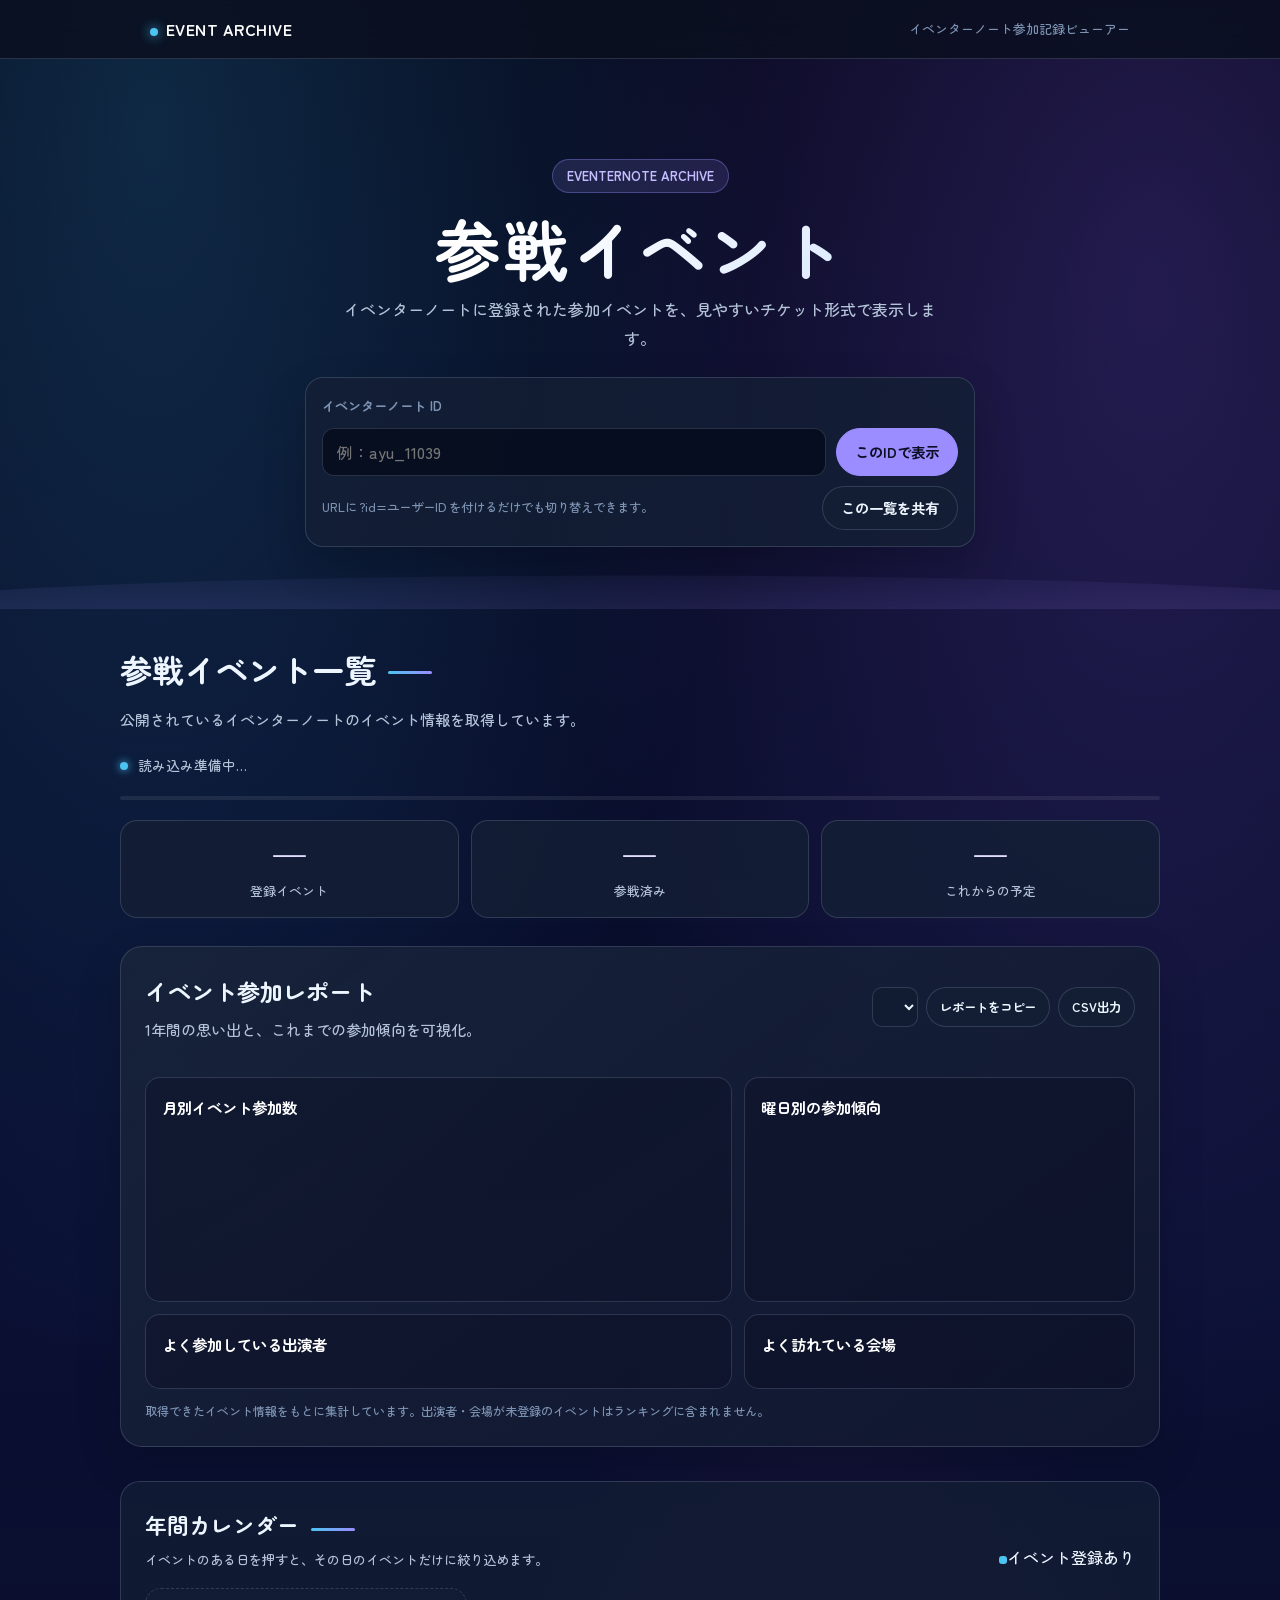
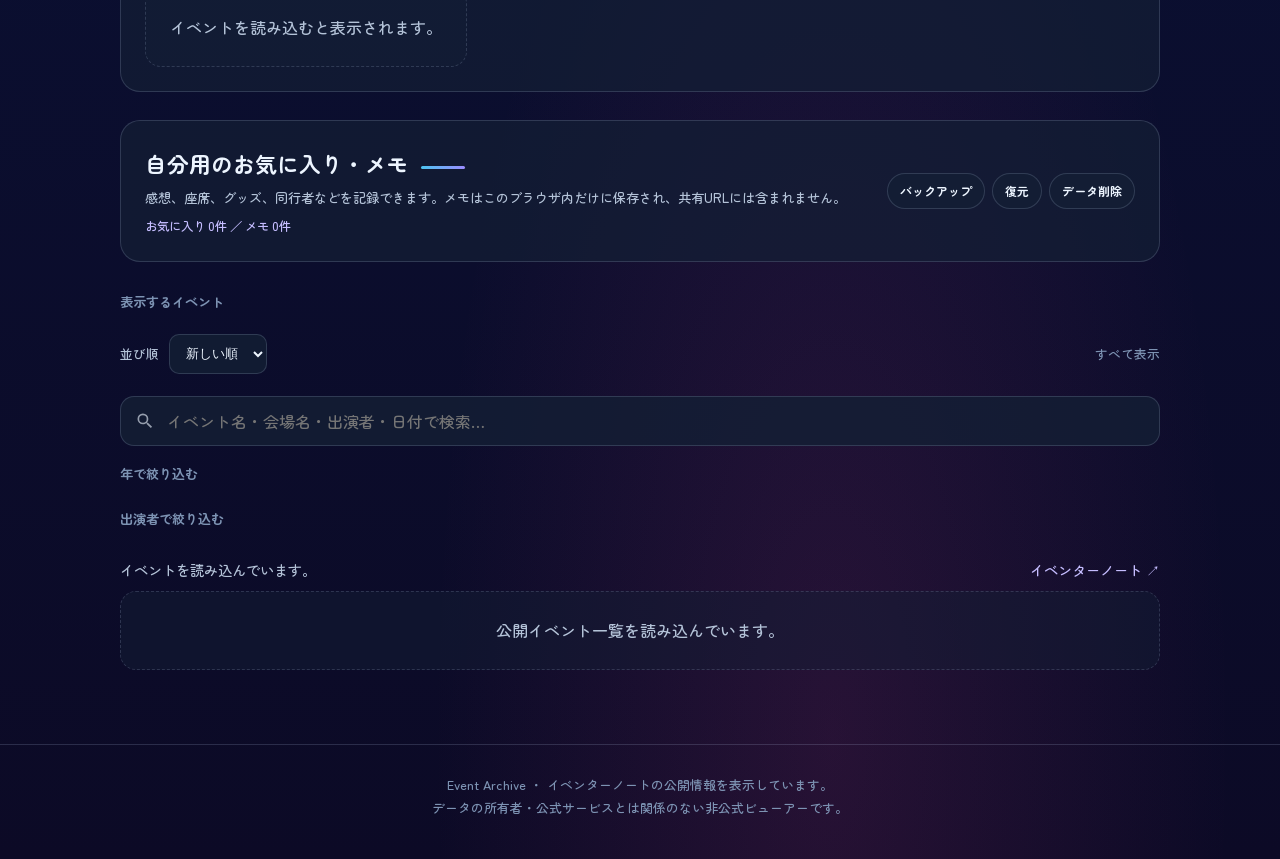
==== event-list.html @ 71594aeb "Render large event lists incrementally for faster browsing" ====
<!DOCTYPE html>
<html lang="ja">
<head>
<meta charset="utf-8">
<meta name="viewport" content="width=device-width, initial-scale=1, viewport-fit=cover">
<meta name="theme-color" content="#060817">
<meta name="color-scheme" content="dark">
<title>参戦イベント一覧｜Event Archive</title>
<meta name="description" content="イベンターノートの公開参加イベントを、IDを指定して一覧表示するイベントアーカイブです。">
<link rel="preconnect" href="https://fonts.googleapis.com">
<link rel="preconnect" href="https://fonts.gstatic.com" crossorigin>
<link href="https://fonts.googleapis.com/css2?family=Zen+Maru+Gothic:wght@500;700&display=swap" rel="stylesheet">
<style>
:root{--ink:#edf5ff;--muted:#b4c3d8;--dim:#7d93b3;--bg:#060817;--card:rgba(20,31,53,.82);--panel:#18243b;--line:rgba(205,222,255,.16);--accent:#9b8cff;--accent2:#4cc3f0;--accent-ink:#c5bdff;--ok:#75e0ba;--future:#ffb078;--font:"Zen Maru Gothic",-apple-system,BlinkMacSystemFont,"Hiragino Sans","Yu Gothic UI",sans-serif}
*{box-sizing:border-box;margin:0;padding:0}
html{scroll-behavior:smooth;background:var(--bg);color:var(--ink);-webkit-text-size-adjust:100%}
body{font:500 1rem/1.8 var(--font);min-height:100vh;overflow-x:hidden;background:radial-gradient(ellipse at 12% 5%,rgba(56,189,248,.18),transparent 38%),radial-gradient(ellipse at 90% 12%,rgba(139,92,246,.22),transparent 38%),radial-gradient(ellipse at 65% 95%,rgba(236,72,153,.12),transparent 34%),linear-gradient(180deg,#05071a,#0a1033 52%,#0c0a26);color:var(--ink)}
a{color:var(--accent-ink);text-decoration:none}a:hover{color:#fff}
button,input{font:inherit;color:inherit}
button{cursor:pointer}
.wrap{width:min(1040px,100%);margin:auto;padding-inline:clamp(16px,4vw,30px)}
.nav{position:sticky;top:0;z-index:10;background:rgba(11,16,32,.86);border-bottom:1px solid var(--line);backdrop-filter:blur(16px)}
.nav .wrap{min-height:58px;display:flex;align-items:center;gap:10px}
.brand{font-weight:700;letter-spacing:.03em;white-space:nowrap;color:#fff}
.brand-dot{display:inline-block;width:8px;height:8px;margin-right:8px;border-radius:50%;background:var(--accent2);box-shadow:0 0 12px var(--accent2)}
.nav-note{margin-left:auto;color:var(--dim);font-size:.8rem}
.hero{position:relative;text-align:center;padding:clamp(58px,10vw,100px) 0 62px;overflow:hidden}
.hero:after{content:"";position:absolute;left:0;right:0;bottom:0;height:60px;background:linear-gradient(180deg,transparent,rgba(155,140,255,.12));clip-path:ellipse(60% 55% at 50% 100%);pointer-events:none}
.kicker{display:inline-flex;padding:4px 14px;border-radius:999px;background:rgba(155,140,255,.14);border:1px solid rgba(155,140,255,.35);color:var(--accent-ink);font-size:.82rem;font-weight:700}
h1{font-size:clamp(2.2rem,8vw,4.1rem);line-height:1.2;letter-spacing:.035em;margin:16px 0 8px;background:linear-gradient(135deg,#fff 36%,#c2d9ff);-webkit-background-clip:text;background-clip:text;color:transparent}
.subtitle{color:var(--muted);max-width:600px;margin:0 auto 24px}
.id-form{max-width:670px;margin:0 auto;padding:16px;background:var(--card);border:1px solid var(--line);border-radius:18px;box-shadow:0 18px 44px rgba(0,0,0,.2);display:grid;grid-template-columns:1fr auto;gap:10px;text-align:left}
.id-form label{grid-column:1/-1;color:var(--dim);font-size:.82rem;font-weight:700}
.id-form input{min-width:0;width:100%;height:48px;border:1px solid var(--line);border-radius:12px;background:rgba(4,9,26,.72);padding:0 14px;outline:none}
.id-form input:focus,.search-box:focus{border-color:var(--accent2);box-shadow:0 0 0 3px rgba(76,195,240,.13)}
.btn{display:inline-flex;justify-content:center;align-items:center;gap:8px;min-height:44px;padding:0 18px;border-radius:999px;border:1px solid var(--accent);background:var(--accent);color:#0b0f24;font-size:.9rem;font-weight:700;transition:.2s}
.btn:hover{transform:translateY(-1px);filter:brightness(1.08)}
.btn.soft{background:var(--card);border-color:var(--line);color:var(--ink)}
.shareline{grid-column:1/-1;display:flex;justify-content:space-between;align-items:center;gap:12px;flex-wrap:wrap;color:var(--dim);font-size:.78rem}
.block{padding:32px 0 74px}
.block h2{display:flex;align-items:center;gap:12px;font-size:clamp(1.5rem,4vw,2rem);margin-bottom:8px}
.block h2:after{content:"";width:44px;height:3px;margin-top:7px;border-radius:3px;background:linear-gradient(90deg,var(--accent2),var(--accent))}
.lead{color:var(--muted);margin-bottom:20px;font-size:.94rem}
.statusline{display:flex;align-items:center;gap:10px;flex-wrap:wrap;margin:18px 0;color:var(--muted);font-size:.86rem}
.dot{width:8px;height:8px;display:inline-block;border-radius:50%;background:var(--accent2);box-shadow:0 0 9px var(--accent2)}
.dot.good{background:var(--ok);box-shadow:0 0 9px var(--ok)}
.dot.warn{background:var(--future);box-shadow:0 0 9px var(--future)}
.progress{height:4px;overflow:hidden;border-radius:9px;background:rgba(255,255,255,.08);margin:8px 0 20px}
.progress span{display:block;height:100%;width:0;background:linear-gradient(90deg,var(--accent2),var(--accent));transition:width .25s}
.stats{display:grid;grid-template-columns:repeat(3,1fr);gap:12px;margin:20px 0}
.stat{padding:15px;background:var(--card);border:1px solid var(--line);border-radius:17px;text-align:center}
.stat b{display:block;font-size:clamp(1.5rem,4vw,2rem);line-height:1.2;background:linear-gradient(135deg,#fff,var(--accent-ink));-webkit-background-clip:text;background-clip:text;color:transparent}
.stat small{display:block;margin-top:5px;color:var(--muted);font-size:.8rem}
.search-wrap{position:relative;margin:22px 0 16px}
.search-icon{position:absolute;left:15px;top:50%;transform:translateY(-50%);width:20px;opacity:.6}
.search-box{width:100%;height:50px;border:1px solid var(--line);border-radius:14px;background:var(--card);padding:0 16px 0 46px;outline:none}
.filter-title{font-size:.82rem;font-weight:700;color:var(--dim);margin:14px 0 8px}
.pills{display:flex;gap:8px;flex-wrap:wrap}
.pill{display:inline-flex;align-items:center;gap:5px;min-height:37px;padding:0 13px;border-radius:999px;background:var(--card);border:1px solid var(--line);color:var(--muted);font-size:.82rem}
.pill[aria-pressed=true]{background:var(--accent);border-color:var(--accent);color:#0b0f24;font-weight:700}
.pill small{opacity:.8}
.countline{display:flex;justify-content:space-between;align-items:center;gap:10px;flex-wrap:wrap;margin:18px 0 8px;color:var(--muted);font-size:.9rem}
.year-group{margin-top:30px}
.year-head{display:flex;align-items:baseline;justify-content:space-between;border-bottom:1px solid var(--line);padding-bottom:7px;margin-bottom:12px}
.year-head h3{font-size:1.38rem;color:#fff}.year-head small{color:var(--dim)}
.tickets{list-style:none;display:grid;gap:10px}
.ticket{display:grid;grid-template-columns:96px minmax(0,1fr);overflow:hidden;border:1px solid var(--line);border-radius:17px;background:var(--card);backdrop-filter:blur(10px);transition:.2s}
.ticket:hover{border-color:rgba(155,140,255,.55);transform:translateY(-2px);box-shadow:0 10px 28px rgba(0,0,0,.2)}
.datebox{display:flex;flex-direction:column;align-items:center;justify-content:center;padding:12px 7px;background:rgba(76,195,240,.08);border-right:1px dashed var(--line);text-align:center}
.datebox .month{font-size:.8rem;color:var(--accent-ink);font-weight:700}.datebox .day{font-size:2rem;line-height:1.25;font-weight:700;color:#fff}.datebox .weekday{font-size:.76rem;color:var(--dim)}
.ticket-body{min-width:0;padding:14px 16px}
.ticket-top{display:flex;align-items:center;gap:8px;flex-wrap:wrap;margin-bottom:5px}
.status{font-size:.7rem;font-weight:700;border-radius:999px;padding:2px 9px}
.status.past{color:var(--ok);background:rgba(117,224,186,.12);border:1px solid rgba(117,224,186,.24)}
.status.future{color:var(--future);background:rgba(255,176,120,.12);border:1px solid rgba(255,176,120,.24)}
.ticket-title{display:block;color:#fff;font-weight:700;font-size:1.02rem;line-height:1.5;overflow-wrap:anywhere}
.ticket-title:hover{color:var(--accent-ink)}
.venue{color:var(--muted);font-size:.84rem;margin-top:5px}
.times{color:var(--dim);font-size:.78rem;margin-top:2px}
.tags{display:flex;gap:6px;flex-wrap:wrap;margin-top:9px}
.tag{font-size:.72rem;padding:2px 9px;border-radius:999px;background:rgba(255,255,255,.055);border:1px solid var(--line);color:var(--muted)}
.event-action{margin-top:8px;font-size:.77rem}
.empty,.error{padding:24px;border:1px dashed var(--line);border-radius:16px;background:rgba(20,31,53,.45);color:var(--muted);text-align:center}
.error{border-color:rgba(255,176,120,.35);color:#ffd0ad}
footer{padding:28px 0 40px;border-top:1px solid var(--line);text-align:center;color:var(--dim);font-size:.8rem}
@media(max-width:560px){.id-form{grid-template-columns:1fr}.id-form label{grid-column:auto}.shareline{grid-column:auto}.stats{gap:7px}.stat{padding:12px 5px}.ticket{grid-template-columns:76px minmax(0,1fr)}.ticket-body{padding:12px}.datebox .day{font-size:1.7rem}.nav-note{font-size:.72rem}}

/* Annual insights */
.insights{margin:28px 0 34px;padding:clamp(16px,3vw,24px);border:1px solid var(--line);border-radius:22px;background:linear-gradient(145deg,rgba(24,36,59,.92),rgba(18,24,48,.86));box-shadow:0 18px 45px rgba(0,0,0,.16)}
.insights-head{display:flex;justify-content:space-between;align-items:center;gap:12px;flex-wrap:wrap;margin-bottom:18px}
.insights-head h2{margin:0;font-size:1.45rem}.insights-head h2:after{display:none}
.insights-actions{display:flex;gap:8px;flex-wrap:wrap}
.insights-actions .btn{min-height:38px;padding:0 13px;font-size:.78rem}
.report-select{min-height:40px;padding:0 12px;border-radius:10px;border:1px solid var(--line);background:#111b32;color:var(--ink)}
.report-stats{display:grid;grid-template-columns:repeat(4,1fr);gap:9px;margin:16px 0}
.report-stat{padding:13px 8px;border:1px solid var(--line);border-radius:13px;background:rgba(4,9,26,.34);text-align:center}
.report-stat b{display:block;font-size:1.55rem;line-height:1.3;color:#fff}.report-stat small{color:var(--muted);font-size:.75rem}
.chart-grid{display:grid;grid-template-columns:1.2fr .8fr;gap:12px}
.chart-panel{min-width:0;padding:16px;border:1px solid var(--line);border-radius:15px;background:rgba(4,9,26,.28)}
.chart-panel h3{font-size:.96rem;margin-bottom:13px;color:#fff}
.month-chart{height:150px;display:grid;grid-template-columns:repeat(12,minmax(0,1fr));align-items:end;gap:5px;padding-top:8px}
.month-col{height:100%;display:flex;flex-direction:column;justify-content:end;align-items:center;gap:6px;min-width:0}
.month-bar-wrap{height:112px;width:100%;display:flex;align-items:end;justify-content:center}
.month-bar{width:min(100%,22px);min-height:2px;border-radius:6px 6px 2px 2px;background:linear-gradient(180deg,var(--accent2),var(--accent));position:relative}
.month-bar[data-count="0"]{opacity:.18}
.month-label{font-size:.65rem;color:var(--dim)}
.month-value{font-size:.65rem;color:var(--muted);font-variant-numeric:tabular-nums}
.rank-list{display:grid;gap:9px}
.rank-row{display:grid;grid-template-columns:24px minmax(0,1fr) auto;align-items:center;gap:8px;font-size:.82rem}
.rank-no{color:var(--accent-ink);font-weight:700;text-align:center}
.rank-name{min-width:0;overflow:hidden;text-overflow:ellipsis;white-space:nowrap;color:var(--muted)}
.rank-count{color:#fff;font-weight:700;font-variant-numeric:tabular-nums}
.rank-track{grid-column:2/4;height:5px;border-radius:8px;background:rgba(255,255,255,.07);overflow:hidden;margin-top:-5px}
.rank-track span{display:block;height:100%;border-radius:8px;background:linear-gradient(90deg,var(--accent2),var(--accent))}
.weekday-chart{display:grid;gap:8px}
.weekday-row{display:grid;grid-template-columns:26px 1fr 28px;gap:8px;align-items:center;font-size:.78rem;color:var(--muted)}
.weekday-track{height:8px;border-radius:8px;background:rgba(255,255,255,.07);overflow:hidden}
.weekday-track span{display:block;height:100%;background:linear-gradient(90deg,#4cc3f0,#9b8cff);border-radius:8px}
.insight-note{color:var(--dim);font-size:.76rem;margin-top:12px}
@media(max-width:650px){.chart-grid{grid-template-columns:1fr}.report-stats{grid-template-columns:repeat(2,1fr)}.month-chart{gap:2px}.month-label{font-size:.58rem}}


/* Calendar and personal event tools */
.calendar-section,.personal-panel{margin:28px 0;padding:clamp(16px,3vw,24px);border:1px solid var(--line);border-radius:20px;background:rgba(20,31,53,.72)}
.section-head{display:flex;align-items:flex-end;justify-content:space-between;gap:12px;flex-wrap:wrap;margin-bottom:16px}
.section-head h2,.personal-copy h2{font-size:1.35rem;margin-bottom:3px}
.section-head p,.personal-copy p{color:var(--muted);font-size:.82rem}
.annual-calendar{display:grid;grid-template-columns:repeat(3,minmax(0,1fr));gap:12px}
.month-card{padding:10px;border:1px solid var(--line);border-radius:13px;background:rgba(4,9,26,.25)}
.month-card h3{font-size:.88rem;margin-bottom:8px}
.month-days{display:grid;grid-template-columns:repeat(7,minmax(0,1fr));gap:2px;text-align:center}
.month-weekday{font-size:.62rem;color:var(--dim)}
.calendar-blank{aspect-ratio:1}
.calendar-day{aspect-ratio:1;border:0;border-radius:6px;background:transparent;color:var(--muted);font-size:.68rem;position:relative}
.calendar-day.has-events{background:rgba(76,195,240,.18);color:#fff;font-weight:700;outline:1px solid rgba(76,195,240,.25)}
.calendar-day.has-events:after{content:"";position:absolute;width:4px;height:4px;left:50%;bottom:2px;transform:translateX(-50%);border-radius:50%;background:var(--accent2)}
.calendar-day.selected{background:var(--accent);color:#080d20}
.calendar-day:disabled{opacity:.28}
.calendar-selection{display:flex;justify-content:space-between;align-items:center;gap:10px;flex-wrap:wrap;margin-top:12px;padding:10px;border-radius:10px;background:rgba(155,140,255,.1);font-size:.82rem;color:var(--accent-ink)}
.calendar-selection[hidden]{display:none}
.personal-panel{display:flex;justify-content:space-between;align-items:center;gap:14px;flex-wrap:wrap}
.personal-copy{flex:1;min-width:220px}
.personal-copy p{line-height:1.6}
.personal-summary{margin-top:7px;font-size:.78rem;color:var(--accent-ink)}
.personal-actions,.event-tools{display:flex;gap:7px;flex-wrap:wrap}
.personal-actions .btn{min-height:36px;padding:0 12px;font-size:.75rem}
.event-tools{margin-top:10px}
.mini-btn{min-height:31px;padding:0 10px;border:1px solid var(--line);border-radius:999px;background:rgba(255,255,255,.045);color:var(--muted);font-size:.74rem}
.mini-btn.is-favorite{background:rgba(255,176,120,.13);border-color:rgba(255,176,120,.4);color:#ffd0ad}
.event-memo-preview{margin-top:8px;padding:8px 10px;border-left:2px solid var(--accent);background:rgba(155,140,255,.08);color:var(--muted);font-size:.76rem;white-space:pre-wrap;overflow-wrap:anywhere}
.filter-toolbar{display:flex;align-items:center;gap:10px;flex-wrap:wrap;margin:12px 0;color:var(--muted);font-size:.8rem}
.filter-toolbar #activeFilters{margin-left:auto;color:var(--dim)}
@media(max-width:760px){.annual-calendar{grid-template-columns:repeat(2,minmax(0,1fr))}}
@media(max-width:480px){.annual-calendar{gap:7px}.month-card{padding:7px}.calendar-day{font-size:.62rem}.personal-actions{width:100%}.personal-actions .btn{flex:1}.filter-toolbar #activeFilters{width:100%;margin-left:0}}
.more-events{display:flex;justify-content:center;align-items:center;gap:12px;flex-wrap:wrap;margin:22px 0}.more-events small{color:var(--dim);font-size:.78rem}
</style>
</head>
<body>
<header class="nav"><div class="wrap"><div class="brand"><span class="brand-dot"></span>EVENT ARCHIVE</div><span class="nav-note">イベンターノート参加記録ビューアー</span></div></header>
<section class="hero">
  <div class="wrap">
    <span class="kicker">EVENTERNOTE ARCHIVE</span>
    <h1>参戦イベント</h1>
    <p class="subtitle">イベンターノートに登録された参加イベントを、見やすいチケット形式で表示します。</p>
    <form class="id-form" id="idForm">
      <label for="userId">イベンターノート ID</label>
      <input id="userId" name="id" autocomplete="off" spellcheck="false" maxlength="40" pattern="[A-Za-z0-9_-]+" placeholder="例：ayu_11039" required>
      <button class="btn" type="submit">このIDで表示</button>
      <div class="shareline"><span>URLに ?id=ユーザーID を付けるだけでも切り替えできます。</span><button type="button" class="btn soft" id="shareBtn">この一覧を共有</button></div>
    </form>
  </div>
</section>
<main class="wrap block">
  <h2 id="listHeading">参戦イベント一覧</h2>
  <p class="lead" id="listLead">公開されているイベンターノートのイベント情報を取得しています。</p>
  <div class="statusline" aria-live="polite"><span class="dot" id="statusDot"></span><span id="statusText">読み込み準備中…</span></div>
  <div class="progress"><span id="progressBar"></span></div>
  <div class="stats" id="stats">
    <div class="stat"><b>—</b><small>登録イベント</small></div>
    <div class="stat"><b>—</b><small>参戦済み</small></div>
    <div class="stat"><b>—</b><small>これからの予定</small></div>
  </div>

  <section class="insights" id="insights" aria-label="イベント参加分析">
    <div class="insights-head">
      <div><h2>イベント参加レポート</h2><p class="lead" style="margin:3px 0 0">1年間の思い出と、これまでの参加傾向を可視化。</p></div>
      <div class="insights-actions">
        <select class="report-select" id="reportYear" aria-label="集計する年"></select>
        <button type="button" class="btn soft" id="copyReport">レポートをコピー</button>
        <button type="button" class="btn soft" id="csvExport">CSV出力</button>
      </div>
    </div>
    <div class="report-stats" id="reportStats"></div>
    <div class="chart-grid">
      <div class="chart-panel"><h3 id="monthChartTitle">月別イベント参加数</h3><div class="month-chart" id="monthChart"></div></div>
      <div class="chart-panel"><h3>曜日別の参加傾向</h3><div class="weekday-chart" id="weekdayChart"></div></div>
      <div class="chart-panel"><h3 id="performerRankTitle">よく参加している出演者</h3><div class="rank-list" id="performerRank"></div></div>
      <div class="chart-panel"><h3 id="venueRankTitle">よく訪れている会場</h3><div class="rank-list" id="venueRank"></div></div>
    </div>
    <p class="insight-note" id="reportNote">取得できたイベント情報をもとに集計しています。出演者・会場が未登録のイベントはランキングに含まれません。</p>
  </section>

  <section class="calendar-section" aria-label="年間参加カレンダー">
    <div class="section-head"><div><h2>年間カレンダー</h2><p>イベントのある日を押すと、その日のイベントだけに絞り込めます。</p></div><span class="calendar-legend"><i style="display:inline-block;width:8px;height:8px;border-radius:3px;background:var(--accent2)"></i>イベント登録あり</span></div>
    <div class="annual-calendar" id="annualCalendar"><p class="empty">イベントを読み込むと表示されます。</p></div>
    <div class="calendar-selection" id="calendarSelection" hidden><span id="calendarSelectionText"></span><button type="button" class="btn soft" id="clearCalendarDay">解除</button></div>
  </section>
  <section class="personal-panel" aria-label="自分用のお気に入りとメモ">
    <div class="personal-copy"><h2>自分用のお気に入り・メモ</h2><p>感想、座席、グッズ、同行者などを記録できます。メモはこのブラウザ内だけに保存され、共有URLには含まれません。</p><div class="personal-summary" id="personalSummary">お気に入り 0件 ／ メモ 0件</div></div>
    <div class="personal-actions"><button type="button" class="btn soft" id="backupPersonal">バックアップ</button><button type="button" class="btn soft" id="restorePersonal">復元</button><button type="button" class="btn soft" id="clearPersonal">データ削除</button><input type="file" id="restoreFile" accept="application/json,.json" hidden></div>
  </section>
  <div class="filter-title">表示するイベント</div><div class="pills" id="eventModes"></div>
  <div class="filter-toolbar"><label for="sortOrder">並び順</label><select class="report-select" id="sortOrder"><option value="desc">新しい順</option><option value="asc">古い順</option></select><span id="activeFilters">すべて表示</span></div>
  <div class="search-wrap">
    <svg class="search-icon" viewBox="0 0 24 24" aria-hidden="true"><path fill="currentColor" d="M15.5 14h-.79l-.28-.27A6.47 6.47 0 0 0 16 9.5 6.5 6.5 0 1 0 9.5 16c1.61 0 3.09-.59 4.23-1.57l.27.28v.79l5 4.99L20.49 19l-4.99-5zm-6 0A4.5 4.5 0 1 1 9.5 5a4.5 4.5 0 0 1 0 9z"/></svg>
    <input class="search-box" id="searchBox" type="search" placeholder="イベント名・会場名・出演者・日付で検索…" autocomplete="off">
  </div>
  <div class="filter-title">年で絞り込む</div><div class="pills" id="years"></div>
  <div class="filter-title">出演者で絞り込む</div><div class="pills" id="performers"></div>
  <div class="countline"><span id="eventCount">イベントを読み込んでいます。</span><a id="sourceLink" href="https://www.eventernote.com/" target="_blank" rel="noopener noreferrer">イベンターノート ↗</a></div>
  <div id="eventList"><p class="empty">公開イベント一覧を読み込んでいます。</p></div>
</main>
<footer><div class="wrap">Event Archive ・ イベンターノートの公開情報を表示しています。<br>データの所有者・公式サービスとは関係のない非公式ビューアーです。</div></footer>
<script>
(() => {
  'use strict';
  const EVENTERNOTE = 'https://www.eventernote.com';
  const PROXY = 'https://proxy.cors.dev/';
  const DEFAULT_ID = 'ayu_11039';
  const MAX_REQUESTS = 250;
  const PER_PAGE = 30;
  const WAIT_MS = 140;
  const MONTH_CONCURRENCY = 3;
  const PAGE_SIZE = 50;
  const EVENT_CACHE_PREFIX = 'eventArchiveCache:v2:';
  const $ = (selector) => document.querySelector(selector);
  const params = new URLSearchParams(location.search);
  const state = { events: [], year: 'all', performer: 'all', search: '', busy: false, requests: 0, currentId: '', selectedDate: '', mode: 'all', personal: {favorites:[],notes:{}}, visibleLimit:50, lastFilterSignature:'' };
  const today = new Date();
  const todayStr = [today.getFullYear(), String(today.getMonth()+1).padStart(2,'0'), String(today.getDate()).padStart(2,'0')].join('-');
  const sleep = ms => new Promise(resolve => setTimeout(resolve, ms));
  const safeText = value => String(value == null ? '' : value).trim();
  const eventCacheKey = id => EVENT_CACHE_PREFIX + id;
  const readEventCache = id => {
    try {
      const item = JSON.parse(localStorage.getItem(eventCacheKey(id)) || 'null');
      if (item && item.version === 2 && Array.isArray(item.rows)) return item;
    } catch (_) {}
    return null;
  };
  const writeEventCache = (id, rows, total, verified) => {
    try {
      localStorage.setItem(eventCacheKey(id), JSON.stringify({
        version: 2, savedAt: Date.now(), total, verified: !!verified, rows
      }));
    } catch (error) { console.warn('Event cache could not be saved:', error); }
  };
  const formatSavedAt = value => value
    ? new Date(value).toLocaleString('ja-JP',{month:'numeric',day:'numeric',hour:'2-digit',minute:'2-digit'})
    : '前回';
  const personalKey = id => 'eventArchivePersonal:v1:' + id;
  const readPersonal = id => {
    try {
      const value=JSON.parse(localStorage.getItem(personalKey(id))||'null');
      if(value&&Array.isArray(value.favorites)&&value.notes&&typeof value.notes==='object')
        return {favorites:value.favorites,notes:value.notes};
    } catch(_){}
    return {favorites:[],notes:{}};
  };
  const savePersonal = () => {
    try { localStorage.setItem(personalKey(state.currentId),JSON.stringify(state.personal));renderPersonalSummary(); }
    catch(_){ alert('ブラウザの保存容量が足りず保存できませんでした。'); }
  };
  const renderPersonalSummary = () => {
    const el=$('#personalSummary');if(!el)return;
    el.textContent='お気に入り '+state.personal.favorites.length+'件 ／ メモ '+Object.values(state.personal.notes).filter(x=>safeText(x)).length+'件（このブラウザ内）';
  };
  const renderModes = () => {
    const box=$('#eventModes');if(!box)return;
    const choices=[['すべて','all',state.events.length],['参戦済み','past',state.events.filter(e=>!isFuture(e)).length],['これから','future',state.events.filter(isFuture).length],['お気に入り','favorites',state.personal.favorites.length]];
    box.replaceChildren(...choices.map(([label,key,count])=>makePill(label,key,count,state.mode,()=>{state.mode=key;render();})));
  };
  const renderCalendar = () => {
    const box=$('#annualCalendar');if(!box)return;
    const year=Number($('#reportYear').value)||today.getFullYear(),counts=new Map();
    state.events.forEach(e=>{if(e.date.startsWith(String(year)))counts.set(e.date,(counts.get(e.date)||0)+1);});
    const names=['日','月','火','水','木','金','土'];box.replaceChildren();
    for(let m=0;m<12;m++){
      const card=h('section','month-card');card.append(h('h3','',(m+1)+'月'));
      const grid=h('div','month-days');names.forEach(x=>grid.append(h('span','month-weekday',x)));
      const offset=new Date(year,m,1).getDay(),days=new Date(year,m+1,0).getDate();
      for(let p=0;p<offset;p++)grid.append(h('span','calendar-blank'));
      for(let d=1;d<=days;d++){
        const key=String(year)+'-'+String(m+1).padStart(2,'0')+'-'+String(d).padStart(2,'0'),count=counts.get(key)||0;
        const b=h('button','calendar-day'+(count?' has-events':'')+(state.selectedDate===key?' selected':''));
        b.type='button';b.textContent=String(d);b.disabled=!count;b.title=count?key+'：'+count+'件':'イベントなし';
        if(count)b.addEventListener('click',()=>{state.selectedDate=state.selectedDate===key?'':key;render();if(state.selectedDate)$('#eventList').scrollIntoView({behavior:'smooth'});});
        grid.append(b);
      }
      card.append(grid);box.append(card);
    }
    $('#calendarSelection').hidden=!state.selectedDate;
    if(state.selectedDate)$('#calendarSelectionText').textContent=state.selectedDate+' のイベントに絞り込み中';
  };
  const toggleFavorite = key => {
    const set=new Set(state.personal.favorites);set.has(key)?set.delete(key):set.add(key);
    state.personal.favorites=[...set];savePersonal();render();
  };
  const editMemo = event => {
    const value=prompt('感想・座席・グッズ・同行者などをメモできます。\nこのブラウザ内だけに保存されます。',state.personal.notes[event.key]||'');
    if(value===null)return;
    if(safeText(value))state.personal.notes[event.key]=value.trim();else delete state.personal.notes[event.key];
    savePersonal();render();
  };
  const backupPersonal = () => {
    const data={format:'event-archive-personal-backup',version:1,userId:state.currentId,personal:state.personal};
    const url=URL.createObjectURL(new Blob([JSON.stringify(data,null,2)],{type:'application/json'})),a=document.createElement('a');
    a.href=url;a.download='event-archive-'+state.currentId+'-memo.json';document.body.append(a);a.click();a.remove();URL.revokeObjectURL(url);
  };
  const restorePersonal = async file => {
    try{
      const data=JSON.parse(await file.text());
      if(data.format!=='event-archive-personal-backup'||data.version!==1||data.userId!==state.currentId||!data.personal||!Array.isArray(data.personal.favorites)||!data.personal.notes)throw new Error('このIDのバックアップではありません。');
      state.personal={favorites:data.personal.favorites,notes:data.personal.notes};savePersonal();render();alert('復元しました。');
    }catch(e){alert('復元できませんでした：'+e.message);}
  };
  const eventIdFromUrl = value => {
    const m = String(value || '').match(/\/events\/(\d+)/);
    return m ? m[1] : '';
  };
  const setStatus = (message, mode = 'loading', progress = null) => {
    $('#statusText').textContent = message;
    $('#statusDot').className = 'dot' + (mode === 'good' ? ' good' : mode === 'warn' ? ' warn' : '');
    if (progress !== null) $('#progressBar').style.width = Math.max(0, Math.min(100, progress)) + '%';
  };
  const updateUrl = id => {
    const next = new URL(location.href);
    next.search = '';
    next.searchParams.set('id', id);
    history.replaceState(null, '', next);
  };
  const validateId = value => /^[A-Za-z0-9_-]{1,40}$/.test(value);
  const makeEventUrl = id => EVENTERNOTE + '/users/' + encodeURIComponent(id) + '/events';
  const requestHtml = async url => {
    if (state.requests >= MAX_REQUESTS) throw new Error('安全上限（' + MAX_REQUESTS + 'ページ）に達しました。イベント数の多いユーザーは、対象期間を絞った取得が必要です。');
    state.requests++;
    let lastError;
    for (let attempt = 0; attempt < 3; attempt++) {
      try {
        const response = await fetch(PROXY + url, { method: 'GET', credentials: 'omit', cache: 'no-store' });
        if (!response.ok) {
          const detail = response.headers.get('X-Cors-Error') || '';
          throw new Error('HTTP ' + response.status + (detail ? ' (' + detail + ')' : ''));
        }
        return await response.text();
      } catch (error) {
        lastError = error;
        if (attempt < 2) await sleep(700 * (attempt + 1));
      }
    }
    throw new Error('公開ページの取得に失敗しました。' + (lastError && lastError.message ? lastError.message : ''));
  };
  const parsePage = (html, baseUrl) => {
    const doc = new DOMParser().parseFromString(html, 'text/html');
    const rows = [];
    doc.querySelectorAll('h4, h3').forEach(heading => {
      const link = heading.querySelector('a[href]');
      if (!link) return;
      const title = safeText(link.textContent);
      const absoluteUrl = new URL(link.getAttribute('href'), baseUrl).href;
      const eventId = eventIdFromUrl(absoluteUrl);
      if (!title || !eventId) return;
      let node = heading, blockNode = null, block = '';
      for (let step = 0; step < 6 && node.parentElement; step++) {
        node = node.parentElement;
        const candidate = safeText(node.textContent).replace(/\s+/g, ' ');
        if (/20\d{2}-\d{2}-\d{2}/.test(candidate) && (/会場/.test(candidate) || /開演/.test(candidate))) {
          blockNode = node; block = candidate; break;
        }
      }
      const dateMatch = block.match(/(20\d{2})-(\d{2})-(\d{2})/);
      if (!dateMatch) return;
      const venueMatch = block.match(/会場:\s*(.+?)(?=\s+開場|\s+開演|\s+出演者|$)/);
      const timeMatch = block.match(/開場\s*([^\s]+)\s*開演\s*([^\s]+)\s*終演\s*([^\s]+)/);
      const who = [];
      if (blockNode) blockNode.querySelectorAll('a[href*="/actors/"], a[href*="/artists/"]').forEach(a => {
        const name = safeText(a.textContent);
        if (name && !who.includes(name)) who.push(name);
      });
      rows.push({
        date: dateMatch[1] + '-' + dateMatch[2] + '-' + dateMatch[3],
        title, venue: venueMatch ? venueMatch[1].trim() : '',
        open: timeMatch ? timeMatch[1] : '', start: timeMatch ? timeMatch[2] : '', end: timeMatch ? timeMatch[3] : '',
        who, url: EVENTERNOTE + '/events/' + eventId, key: eventId
      });
    });
    return { doc, rows };
  };
  const getTotal = html => {
    const doc = new DOMParser().parseFromString(html, 'text/html');
    const text = safeText(doc.body ? doc.body.innerText : doc.documentElement.textContent);
    const m = text.match(/参加イベント一覧\s*[（(]\s*(\d+)/);
    return m ? Number(m[1]) : null;
  };
  const getMonths = (doc, id) => {
    const months = [];
    const basePath = '/users/' + id + '/events';
    doc.querySelectorAll('a[href]').forEach(a => {
      try {
        const url = new URL(a.getAttribute('href'), EVENTERNOTE);
        if (!url.pathname.includes(basePath)) return;
        if (url.searchParams.has('page') || !url.searchParams.has('year') || !url.searchParams.has('month')) return;
        const year = Number(url.searchParams.get('year'));
        const month = Number(url.searchParams.get('month'));
        if (year >= 2000 && month >= 1 && month <= 12) months.push({year, month, count: /^\d+$/.test(safeText(a.textContent)) ? Number(safeText(a.textContent)) : null});
      } catch (_) {}
    });
    const unique = new Map();
    months.forEach(item => unique.set(item.year + '-' + item.month, item));
    return [...unique.values()].sort((a,b) => b.year - a.year || b.month - a.month);
  };
  const addRows = (pool, rows, onlyMonth = null) => {
    rows.forEach(row => {
      if (onlyMonth && !row.date.startsWith(onlyMonth)) return;
      if (!pool.has(row.key)) pool.set(row.key, row);
    });
  };
  const pageNumber = url => Number(new URL(url).searchParams.get('page') || 1);
  const readListing = async (startUrl, pool, onlyMonth = null) => {
    const queue = [startUrl], visited = new Set(), pageRows = new Map();
    while (queue.length && pageRows.size < 30) {
      const url = queue.shift();
      const number = pageNumber(url);
      if (visited.has(number)) continue;
      visited.add(number);
      const html = await requestHtml(url);
      const parsed = parsePage(html, url);
      pageRows.set(number, parsed.rows);
      addRows(pool, parsed.rows, onlyMonth);
      parsed.doc.querySelectorAll('a[href]').forEach(a => {
        const href = a.getAttribute('href') || '';
        if (!href.includes('/users/' + state.currentId + '/events') || !/[?&]page=\d+/.test(href)) return;
        const next = new URL(href, url).href;
        if (!visited.has(pageNumber(next)) && !queue.some(x => pageNumber(x) === pageNumber(next))) queue.push(next);
      });
      if (!queue.length && parsed.rows.length >= PER_PAGE) {
        const next = new URL(startUrl);
        next.searchParams.set('page', String(Math.max(...pageRows.keys()) + 1));
        if (!visited.has(pageNumber(next.href))) queue.push(next.href);
      }
      if (queue.length || parsed.rows.length >= PER_PAGE) await sleep(WAIT_MS);
    }
    return [...pageRows.values()].flat();
  };
  const collectAll = async id => {
    state.requests = 0;
    state.currentId = id;
    const base = makeEventUrl(id);
    setStatus('@' + id + ' の公開プロフィールを確認中…', 'loading', 2);
    const firstHtml = await requestHtml(base);
    const first = parsePage(firstHtml, base);
    const total = getTotal(firstHtml);
    const months = getMonths(first.doc, id);
    const pool = new Map();
    addRows(pool, first.rows);
    if (!months.length) {
      setStatus('月別カレンダーが見つからないため、ページ送りで取得中…', 'loading', 5);
      await readListing(base, pool);
    } else {
      const monthsToRead = months.filter(m => m.count === null || m.count > 0);
      for (let offset = 0; offset < monthsToRead.length; offset += MONTH_CONCURRENCY) {
        const batch = monthsToRead.slice(offset, offset + MONTH_CONCURRENCY);
        const done = Math.min(offset + batch.length, monthsToRead.length);
        const progress = 6 + Math.round((done / monthsToRead.length) * 72);
        setStatus('月別イベントを並行取得中… ' + done + ' / ' + monthsToRead.length + 'か月（現在 ' + pool.size + '件）', 'loading', progress);
        await Promise.all(batch.map(async item => {
          const monthKey = item.year + '-' + String(item.month).padStart(2,'0');
          const monthUrl = base + '/?year=' + item.year + '&month=' + item.month;
          const monthRows = await readListing(monthUrl, pool, monthKey);
          const uniqueMonth = new Set(monthRows.filter(row => row.date.startsWith(monthKey)).map(row => row.key)).size;
          if (item.count !== null && uniqueMonth < item.count && state.requests < MAX_REQUESTS - 1) {
            await readListing(monthUrl, pool, monthKey);
          }
        }));
        if (pool.size >= MAX_REQUESTS * PER_PAGE) break;
      }
    }
    if (total !== null && pool.size < total) {
      setStatus('取得件数を確認中…（' + pool.size + ' / ' + total + '件）。補完ページを読み込みます。', 'loading', 82);
      // 月別ページで取り切れない分がある場合、年別ページと全期間ページ送りから補う。
      const years = [...new Set(months.map(x => x.year))].sort((a,b) => b-a);
      for (const year of years) {
        if (pool.size >= total || state.requests >= MAX_REQUESTS - 2) break;
        await readListing(base + '/?year=' + year, pool, String(year) + '-');
      }
      if (pool.size < total && state.requests < MAX_REQUESTS - 2) await readListing(base, pool);
    }
    const rows = [...pool.values()].sort((a,b) => b.date.localeCompare(a.date) || a.title.localeCompare(b.title));
    return { rows, total, months: months.length, requests: state.requests, verified: total !== null && rows.length >= total };
  };
  const isFuture = event => event.date > todayStr;
  const h = (tag, className, text) => {
    const node = document.createElement(tag);
    if (className) node.className = className;
    if (text !== undefined) node.textContent = text;
    return node;
  };
  const renderStats = () => {
    const past = state.events.filter(x => !isFuture(x)).length;
    const future = state.events.length - past;
    const labels = [[state.events.length,'登録イベント'],[past,'参戦済み'],[future,'これからの予定']];
    const box = $('#stats');
    box.replaceChildren(...labels.map(item => {
      const card = h('div','stat');
      card.append(h('b','',String(item[0])),h('small','',item[1]));
      return card;
    }));
  };
  const getFilterRows = () => {
    const rows=state.events.filter(event =>
      (state.year==='all'||event.date.startsWith(state.year)) &&
      (state.performer==='all'||event.who.includes(state.performer)) &&
      (!state.selectedDate||event.date===state.selectedDate) &&
      (state.mode==='all'||(state.mode==='past'&&!isFuture(event))||(state.mode==='future'&&isFuture(event))||(state.mode==='favorites'&&state.personal.favorites.includes(event.key))) &&
      (!state.search||[event.title,event.venue,event.date,...event.who].some(value=>safeText(value).toLocaleLowerCase().includes(state.search)))
    );
    rows.sort((a,b)=>$('#sortOrder')&&$('#sortOrder').value==='asc'?a.date.localeCompare(b.date):b.date.localeCompare(a.date));
    return rows;
  };
  const makePill = (label, key, count, selected, callback) => {
    const button = h('button','pill');
    button.type = 'button'; button.setAttribute('aria-pressed', selected === key ? 'true' : 'false');
    button.append(document.createTextNode(label));
    const small = h('small','',String(count)); button.append(small);
    button.addEventListener('click', callback);
    return button;
  };
  const renderFilters = () => {
    const years = [...new Set(state.events.map(x => x.date.slice(0,4)))].sort((a,b) => b.localeCompare(a));
    const yearCounts = new Map([['all',state.events.length],...years.map(y => [y,state.events.filter(x => x.date.startsWith(y)).length])]);
    $('#years').replaceChildren(makePill('すべて','all',state.events.length,state.year,() => {state.year='all';render();}));
    years.forEach(year => $('#years').append(makePill(year + '年',year,yearCounts.get(year),state.year,() => {state.year=year;render();})));
    const performers = new Map();
    state.events.forEach(event => event.who.forEach(name => performers.set(name,(performers.get(name)||0)+1)));
    const top = [...performers.entries()].sort((a,b) => b[1]-a[1] || a[0].localeCompare(b[0],'ja')).slice(0,30);
    const performerBox = $('#performers');
    performerBox.replaceChildren(makePill('すべて','all',state.events.length,state.performer,() => {state.performer='all';render();}));
    top.forEach(([name,count]) => performerBox.append(makePill(name,name,count,state.performer,() => {state.performer=name;render();})));
    if (!top.length) performerBox.append(h('span','tag','出演者情報なし'));
  };
  const eventCard = event => {
    const date = new Date(event.date + 'T12:00:00');
    const month = date.getMonth()+1, day = date.getDate();
    const weekday = ['日','月','火','水','木','金','土'][date.getDay()];
    const li = h('li','ticket');
    const dateBox = h('div','datebox');
    dateBox.append(h('span','month',month + '月'),h('span','day',String(day)),h('span','weekday','(' + weekday + ')'));
    const body = h('div','ticket-body');
    const top = h('div','ticket-top');
    top.append(h('span','status ' + (isFuture(event) ? 'future' : 'past'),isFuture(event) ? '予定' : '参戦済'));
    body.append(top);
    const title = h('a','ticket-title',event.title);
    title.href = event.url; title.target = '_blank'; title.rel = 'noopener noreferrer';
    body.append(title);
    if (event.venue) body.append(h('div','venue','📍 ' + event.venue));
    const time = [];
    if (event.open && event.open !== '-') time.push('開場 ' + event.open);
    if (event.start && event.start !== '-') time.push('開演 ' + event.start);
    if (event.end && event.end !== '-') time.push('終演 ' + event.end);
    if (time.length) body.append(h('div','times',time.join(' ／ ')));
    if (event.who.length) {
      const tags = h('div','tags');
      event.who.forEach(name => {
        const tag = h('span','tag',name); tags.append(tag);
      });
      body.append(tags);
    }
    const more = h('div','event-action');
    const link = h('a','', 'イベンターノートで詳細を見る ↗');
    link.href = event.url; link.target='_blank'; link.rel='noopener noreferrer'; more.append(link); body.append(more);
    const tools=h('div','event-tools'),fav=state.personal.favorites.includes(event.key);
    const favBtn=h('button','mini-btn'+(fav?' is-favorite':''),fav?'★ お気に入り済み':'☆ お気に入り');
    favBtn.type='button';favBtn.setAttribute('aria-pressed',String(fav));favBtn.addEventListener('click',()=>toggleFavorite(event.key));
    const memoBtn=h('button','mini-btn',state.personal.notes[event.key]?'メモを編集':'メモを書く');
    memoBtn.type='button';memoBtn.addEventListener('click',()=>editMemo(event));
    tools.append(favBtn,memoBtn);body.append(tools);
    if(state.personal.notes[event.key])body.append(h('div','event-memo-preview',state.personal.notes[event.key]));
    li.append(dateBox,body); return li;
  };

  const countBy = (rows, getter) => {
    const map = new Map();
    rows.forEach(row => {
      const raw = getter(row);
      const values = Array.isArray(raw) ? raw : [raw];
      [...new Set(values.map(safeText).filter(Boolean))].forEach(value => map.set(value, (map.get(value) || 0) + 1));
    });
    return [...map.entries()].sort((a,b) => b[1]-a[1] || a[0].localeCompare(b[0],'ja'));
  };
  const topRank = (selector, rows, title, emptyText) => {
    const box = $(selector); box.replaceChildren();
    if (!rows.length) { box.append(h('p','insight-note',emptyText)); return; }
    const max = rows[0][1];
    rows.slice(0,5).forEach(([name,count],index) => {
      const row = h('div','rank-row');
      row.append(h('span','rank-no',String(index+1)),h('span','rank-name',name),h('span','rank-count',count+'回'));
      const track = h('div','rank-track'), fill = h('span');
      fill.style.width = Math.max(4,count/max*100)+'%'; track.append(fill); row.append(track); box.append(row);
    });
  };
  const reportText = (year, rows) => {
    const monthCounts = Array.from({length:12},(_,i)=>rows.filter(e=>Number(e.date.slice(5,7))===i+1).length);
    const topArtist = countBy(rows,e=>e.who).slice(0,3).map(x=>x[0]);
    const topVenue = countBy(rows,e=>e.venue).slice(0,3).map(x=>x[0]);
    const peak = Math.max(...monthCounts);
    const peakMonths = monthCounts.map((n,i)=>n===peak&&n>0?(i+1)+'月':null).filter(Boolean);
    return ['【'+year+'年 イベント参加レポート】','参加イベント：'+rows.length+'件','最多参加月：'+(peakMonths.join('・')||'なし')+(peak?'（'+peak+'件）':''),'よく参加した出演者：'+(topArtist.join('、')||'データなし'),'よく訪れた会場：'+(topVenue.join('、')||'データなし'),'','Event Archiveで作成'].join('\n');
  };
  const renderInsights = () => {
    const years = [...new Set(state.events.map(e=>e.date.slice(0,4)))].sort((a,b)=>b.localeCompare(a));
    const select = $('#reportYear');
    const previous = select.value;
    select.replaceChildren();
    years.forEach(y=>{const option=document.createElement('option');option.value=y;option.textContent=y+'年';select.append(option);});
    const chosen = years.includes(previous)?previous:(years.includes(String(today.getFullYear()))?String(today.getFullYear()):(years[0]||''));
    select.value=chosen;
    const yearRows=state.events.filter(e=>e.date.startsWith(chosen));
    const past=yearRows.filter(e=>!isFuture(e)).length;
    const future=yearRows.length-past;
    const monthCounts=Array.from({length:12},(_,i)=>yearRows.filter(e=>Number(e.date.slice(5,7))===i+1).length);
    const maxMonth=Math.max(1,...monthCounts);
    const stats=[[''+yearRows.length,'年間イベント'],[''+past,'参加済み'],[''+future,'今後の予定'],[''+(yearRows.length?Math.round(past/yearRows.length*100):0)+'%','参加済み割合']];
    $('#reportStats').replaceChildren(...stats.map(([n,label])=>{const el=h('div','report-stat');el.append(h('b','',n),h('small','',label));return el;}));
    $('#monthChartTitle').textContent=(chosen||'年間')+'年・月別参加数';
    const chart=$('#monthChart');chart.replaceChildren();
    monthCounts.forEach((n,i)=>{
      const col=h('div','month-col'), value=h('span','month-value',String(n));
      const wrap=h('div','month-bar-wrap'),bar=h('div','month-bar');
      bar.style.height=(n?Math.max(5,n/maxMonth*100):2)+'%';bar.dataset.count=String(n);bar.title=(i+1)+'月：'+n+'件';
      wrap.append(bar);col.append(value,wrap,h('span','month-label',(i+1)+'月'));chart.append(col);
    });
    const weekdays=['日','月','火','水','木','金','土'];
    const weekCounts=Array(7).fill(0);
    yearRows.forEach(e=>weekCounts[new Date(e.date+'T12:00:00').getDay()]++);
    const maxWeek=Math.max(1,...weekCounts),weekBox=$('#weekdayChart');weekBox.replaceChildren();
    weekdays.forEach((day,i)=>{const row=h('div','weekday-row');row.append(h('span','',day));const track=h('div','weekday-track'),fill=h('span');fill.style.width=(weekCounts[i]/maxWeek*100)+'%';track.append(fill);row.append(track,h('span','',String(weekCounts[i])));weekBox.append(row);});
    $('#performerRankTitle').textContent=(chosen||'年間')+'年・出演者ランキング';
    $('#venueRankTitle').textContent=(chosen||'年間')+'年・会場ランキング';
    topRank('#performerRank',countBy(yearRows,e=>e.who),'','出演者情報が登録されていません。');
    topRank('#venueRank',countBy(yearRows,e=>e.venue),'','会場情報が登録されていません。');
    $('#reportNote').textContent='全期間では'+state.events.length+'件を取得。年別レポートは選択した年のイベントのみを集計しています。出演者・会場の登録がないイベントはランキング対象外です。';
  };
  const exportCsv = () => {
    const rows=[['日付','イベント名','会場','出演者','開場','開演','終演','イベントURL'],...state.events.map(e=>[e.date,e.title,e.venue,e.who.join(' / '),e.open,e.start,e.end,e.url])];
    const csv='\uFEFF'+rows.map(row=>row.map(v=>'"'+String(v??'').replace(/"/g,'""')+'"').join(',')).join('\r\n');
    const blob=new Blob([csv],{type:'text/csv;charset=utf-8;'});
    const url=URL.createObjectURL(blob),a=document.createElement('a');a.href=url;a.download='event-archive-'+state.currentId+'.csv';document.body.append(a);a.click();a.remove();URL.revokeObjectURL(url);
  };

  const render = () => {
    renderStats(); renderFilters(); renderInsights(); renderModes(); renderPersonalSummary(); renderCalendar();
    const signature=JSON.stringify([state.year,state.performer,state.search,state.selectedDate,state.mode,$('#sortOrder')?$('#sortOrder').value:'desc']);
    if(signature!==state.lastFilterSignature){state.visibleLimit=PAGE_SIZE;state.lastFilterSignature=signature;}
    const rows = getFilterRows();
    const label = state.year === 'all' ? '全期間' : state.year + '年';
    const performerLabel = state.performer === 'all' ? '' : ' ／ ' + state.performer;
    const modeLabel=({all:'',past:' ／ 参戦済み',future:' ／ これから',favorites:' ／ お気に入り'})[state.mode]||'';
    const dateLabel=state.selectedDate?' ／ '+state.selectedDate:'';
    $('#eventCount').textContent = label + performerLabel + modeLabel + dateLabel + '：' + rows.length + '件';
    $('#activeFilters').textContent=(state.selectedDate?'日付指定あり':'')+(state.search?'　検索中':'')+(state.performer!=='all'?'　出演者指定あり':'')||'すべて表示';
    const list = $('#eventList');
    list.replaceChildren();
    if (!rows.length) {
      list.append(h('p','empty',state.events.length ? '条件に一致するイベントは見つかりませんでした。' : '表示できるイベントがありません。'));
      return;
    }
    const groups = new Map();
    rows.forEach(event => {
      const year = event.date.slice(0,4);
      if (!groups.has(year)) groups.set(year,[]);
      groups.get(year).push(event);
    });
    const shown=rows.slice(0,state.visibleLimit);
    const groups = new Map();
    shown.forEach(event => {
      const year=event.date.slice(0,4);
      if(!groups.has(year))groups.set(year,[]);
      groups.get(year).push(event);
    });
    groups.forEach((events,year) => {
      const section = h('section','year-group');
      const heading = h('div','year-head');
      heading.append(h('h3','',year + '年'),h('small','',events.length + '件（表示分）'));
      const ul = h('ul','tickets');
      events.forEach(event => ul.append(eventCard(event)));
      section.append(heading,ul); list.append(section);
    });
    if(rows.length>shown.length){
      const more=h('div','more-events');
      const button=h('button','btn soft','さらに50件表示');
      button.type='button';button.addEventListener('click',()=>{state.visibleLimit+=PAGE_SIZE;render();});
      more.append(button,h('small','',(shown.length)+' / '+rows.length+'件を表示中'));
      list.append(more);
    }
  };
  const showError = message => {
    setStatus(message,'warn',100);
    $('#listLead').textContent = '公開データを取得できませんでした。IDとイベンターノート側の公開状態を確認してください。';
    $('#eventList').replaceChildren(h('p','error',message));
  };
  const load = async id => {
    if (state.busy) return;
    state.busy = true;
    state.events = []; state.year = 'all'; state.performer = 'all'; state.search = ''; state.selectedDate='';state.mode='all';
    state.personal=readPersonal(id);
    $('#searchBox').value = '';
    const cached = readEventCache(id);
    if (cached && cached.rows.length) {
      state.events = cached.rows;
      render();
      setStatus('前回の保存データを表示中（'+formatSavedAt(cached.savedAt)+'）。最新情報を確認しています…','loading',8);
      $('#listLead').textContent = '保存済みのイベントを先に表示しながら、イベンターノートの最新情報を確認しています。';
    } else {
      $('#eventList').replaceChildren(h('p','empty','イベント一覧を読み込んでいます…'));
    }
    $('#listHeading').textContent = '@' + id + ' の参戦イベント';
    $('#listLead').textContent = 'イベンターノートに公開されている参加イベントを取得しています。イベント数や登録期間によって、読み込みに時間がかかる場合があります。';
    $('#sourceLink').href = makeEventUrl(id);
    $('#userId').value = id;
    updateUrl(id);
    try {
      const result = await collectAll(id);
      if (!result.rows.length && cached && cached.rows.length) {
        state.events = cached.rows;
        render();
        setStatus('最新データは取得できませんでした。保存済みデータを表示しています。','warn',100);
        $('#listLead').textContent = '通信に失敗したため、'+formatSavedAt(cached.savedAt)+' 時点の保存データを表示しています。';
        return;
      }
      state.events = result.rows;
      if (!state.events.length) {
        showError('イベントを取得できませんでした。IDが正しいか、プロフィールが公開されているか確認してください。');
        return;
      }
      writeEventCache(id,result.rows,result.total,result.verified);
      render();
      if (result.verified) {
        setStatus('取得完了：' + result.rows.length + ' / ' + result.total + '件を確認しました（' + result.requests + 'ページ取得）','good',100);
        $('#listLead').textContent = 'イベンターノートの登録 ' + result.total + '件と取得件数が一致しました。';
      } else {
        const totalText = result.total === null ? '総件数を読み取れませんでした' : '登録 ' + result.total + '件に対して ' + result.rows.length + '件を取得';
        setStatus('取得は終了しましたが、全件一致を確認できません：' + totalText + '（' + result.requests + 'ページ取得）','warn',100);
        $('#listLead').textContent = '一部のイベントが取得できていない可能性があります。下の一覧は取得できた公開情報です。';
      }
    } catch (error) {
      console.error(error);
      if (cached && cached.rows.length) {
        state.events = cached.rows;
        render();
        setStatus('最新データの更新に失敗しました。保存済みデータを表示しています。','warn',100);
        $('#listLead').textContent = formatSavedAt(cached.savedAt)+' 時点の保存データです。通信が安定したときに再読み込みしてください。';
      } else {
        showError(error && error.message ? error.message : '読み込み中にエラーが発生しました。時間をおいて再度お試しください。');
      }
    } finally {
      state.busy = false;
    }
  };

  $('#reportYear').addEventListener('change',()=>{if(state.selectedDate&&!state.selectedDate.startsWith($('#reportYear').value))state.selectedDate='';renderInsights();renderCalendar();});
  $('#sortOrder').addEventListener('change',render);
  $('#clearCalendarDay').addEventListener('click',()=>{state.selectedDate='';render();});
  $('#backupPersonal').addEventListener('click',backupPersonal);
  $('#restorePersonal').addEventListener('click',()=>$('#restoreFile').click());
  $('#restoreFile').addEventListener('change',async e=>{const file=e.target.files&&e.target.files[0];if(file)await restorePersonal(file);e.target.value='';});
  $('#clearPersonal').addEventListener('click',()=>{if(!confirm('このIDのお気に入りとメモをすべて削除しますか？'))return;state.personal={favorites:[],notes:{}};savePersonal();render();});
  $('#csvExport').addEventListener('click',exportCsv);
  $('#copyReport').addEventListener('click',async()=>{
    const year=$('#reportYear').value;
    const rows=state.events.filter(e=>e.date.startsWith(year));
    const value=reportText(year,rows);
    try{await navigator.clipboard.writeText(value);$('#copyReport').textContent='コピーしました';}
    catch(_){window.prompt('レポートをコピーしてください',value);}
    setTimeout(()=>{$('#copyReport').textContent='レポートをコピー';},1800);
  });

  $('#idForm').addEventListener('submit',event => {
    event.preventDefault();
    const id = safeText($('#userId').value);
    if (!validateId(id)) {
      showError('IDは半角英数字・アンダースコア・ハイフンで入力してください。');
      return;
    }
    load(id);
  });
  $('#searchBox').addEventListener('input',event => {
    state.search = safeText(event.target.value).toLocaleLowerCase();
    render();
  });
  $('#shareBtn').addEventListener('click',async () => {
    const url = location.href;
    try {
      await navigator.clipboard.writeText(url);
      $('#shareBtn').textContent = 'URLをコピーしました';
      setTimeout(() => {$('#shareBtn').textContent='この一覧を共有';},1800);
    } catch (_) {
      window.prompt('このURLをコピーしてください',url);
    }
  });
  const initialId = safeText(params.get('id') || DEFAULT_ID);
  if (validateId(initialId)) load(initialId);
  else { $('#userId').value = DEFAULT_ID; showError('URLのIDが正しくありません。IDを入力して表示してください。'); }
})();
</script>
</body>
</html>
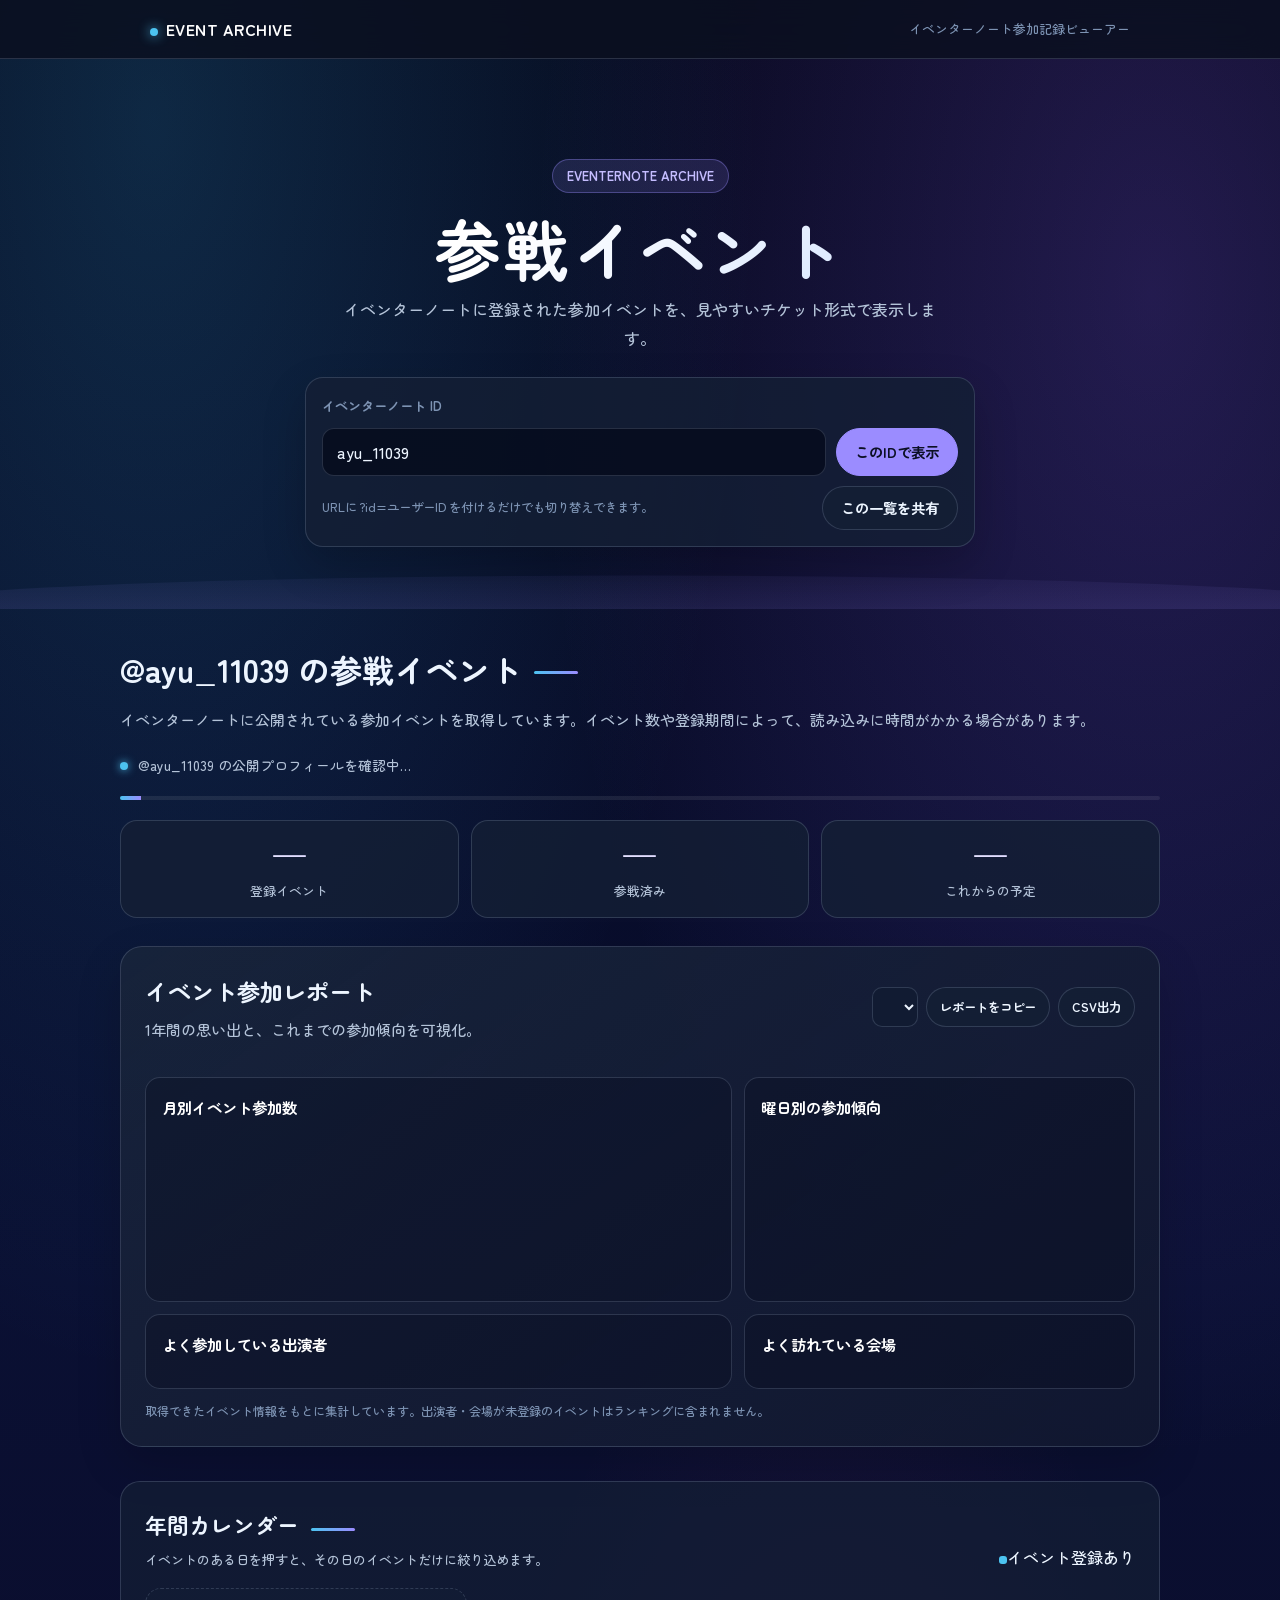
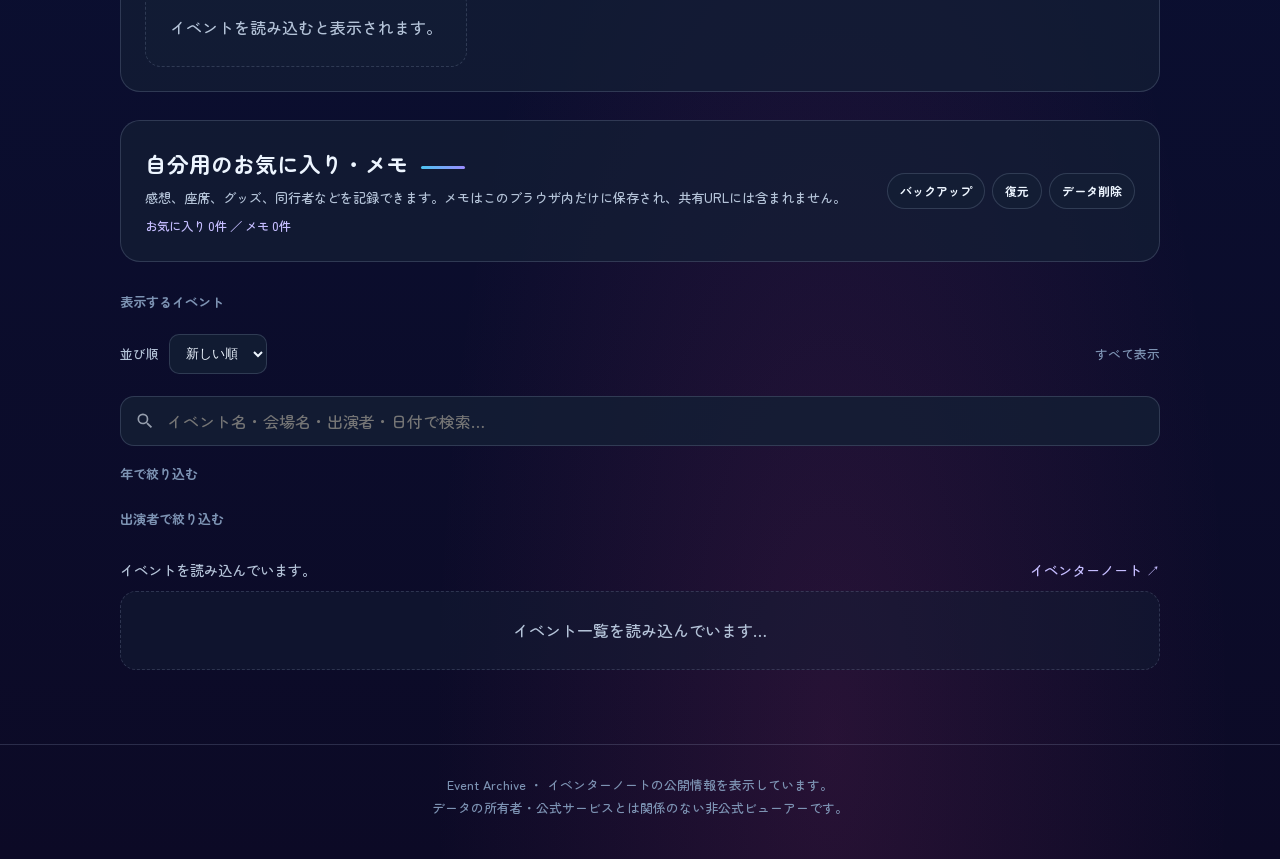
==== commit 77b0b6d6: "Fix incremental event list grouping" ====
--- a/event-list.html
+++ b/event-list.html
@@ -674,12 +674,6 @@
       list.append(h('p','empty',state.events.length ? '条件に一致するイベントは見つかりませんでした。' : '表示できるイベントがありません。'));
       return;
     }
-    const groups = new Map();
-    rows.forEach(event => {
-      const year = event.date.slice(0,4);
-      if (!groups.has(year)) groups.set(year,[]);
-      groups.get(year).push(event);
-    });
     const shown=rows.slice(0,state.visibleLimit);
     const groups = new Map();
     shown.forEach(event => {
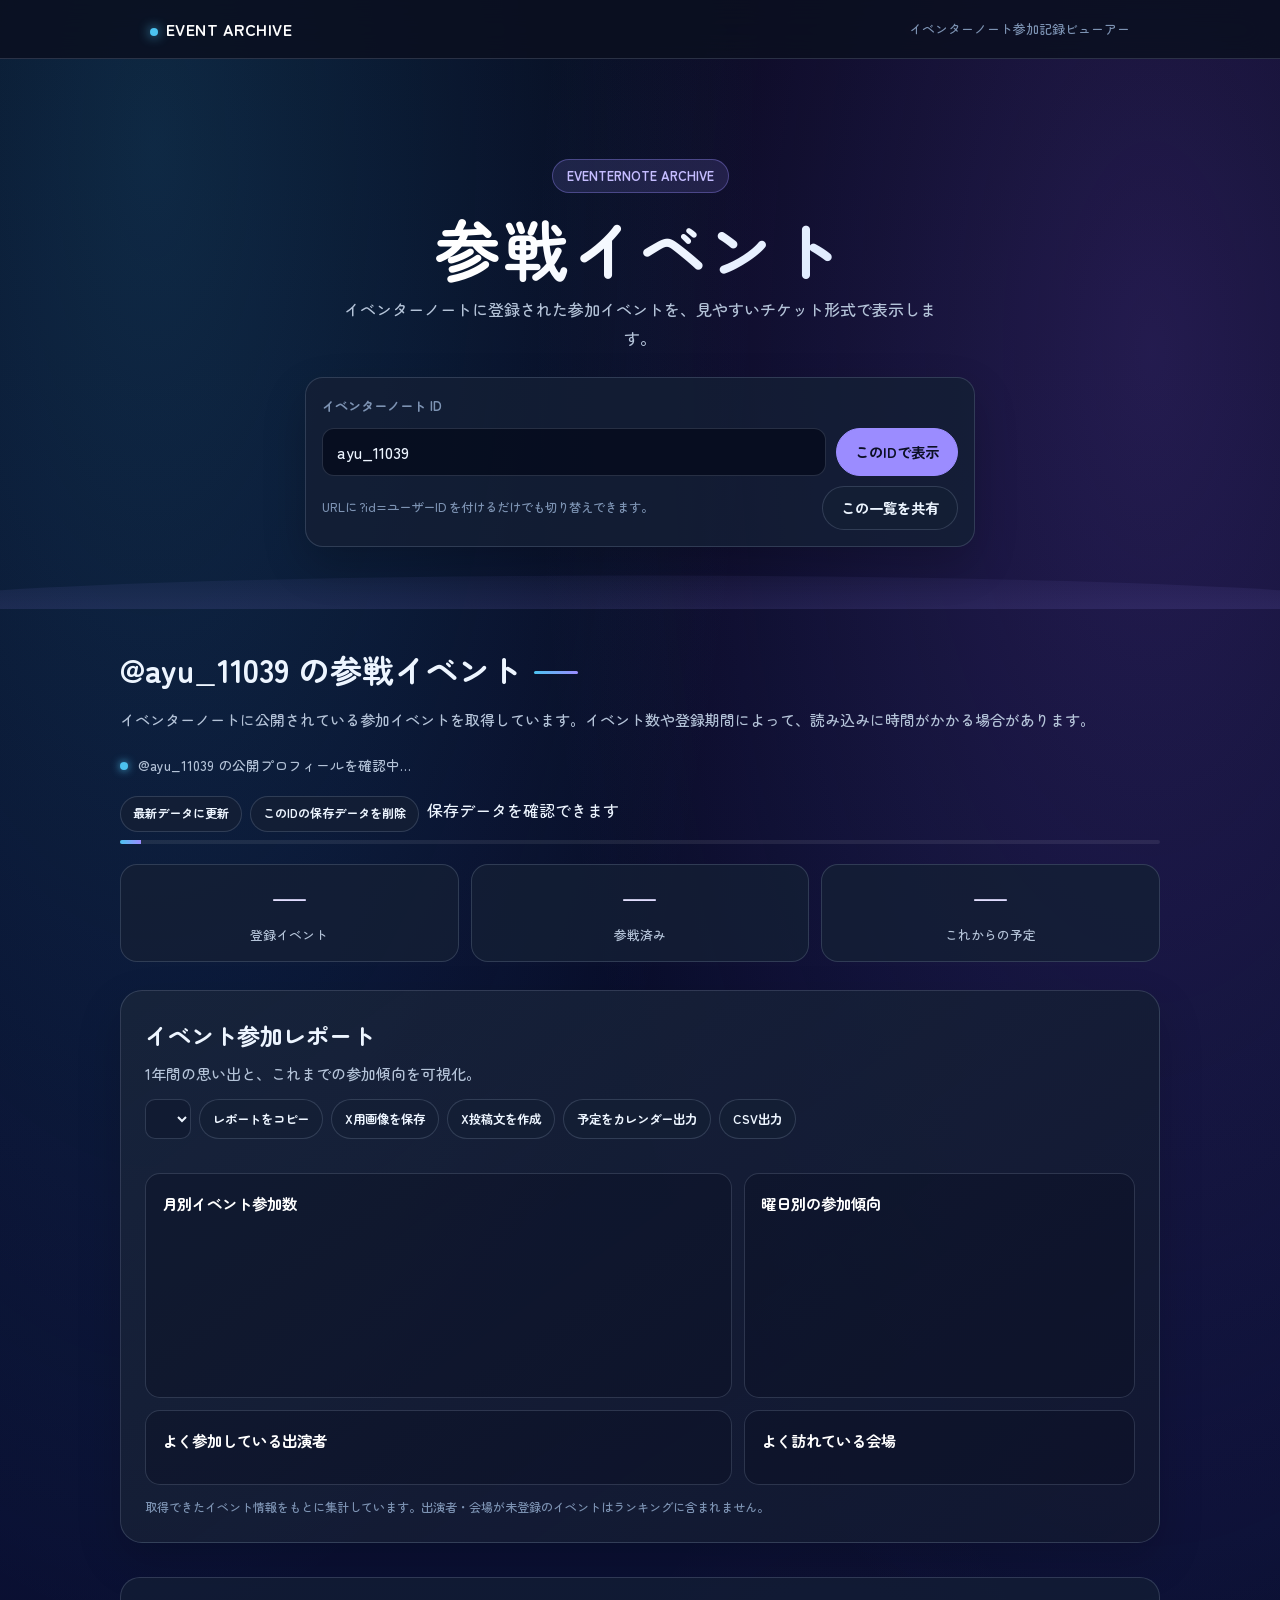
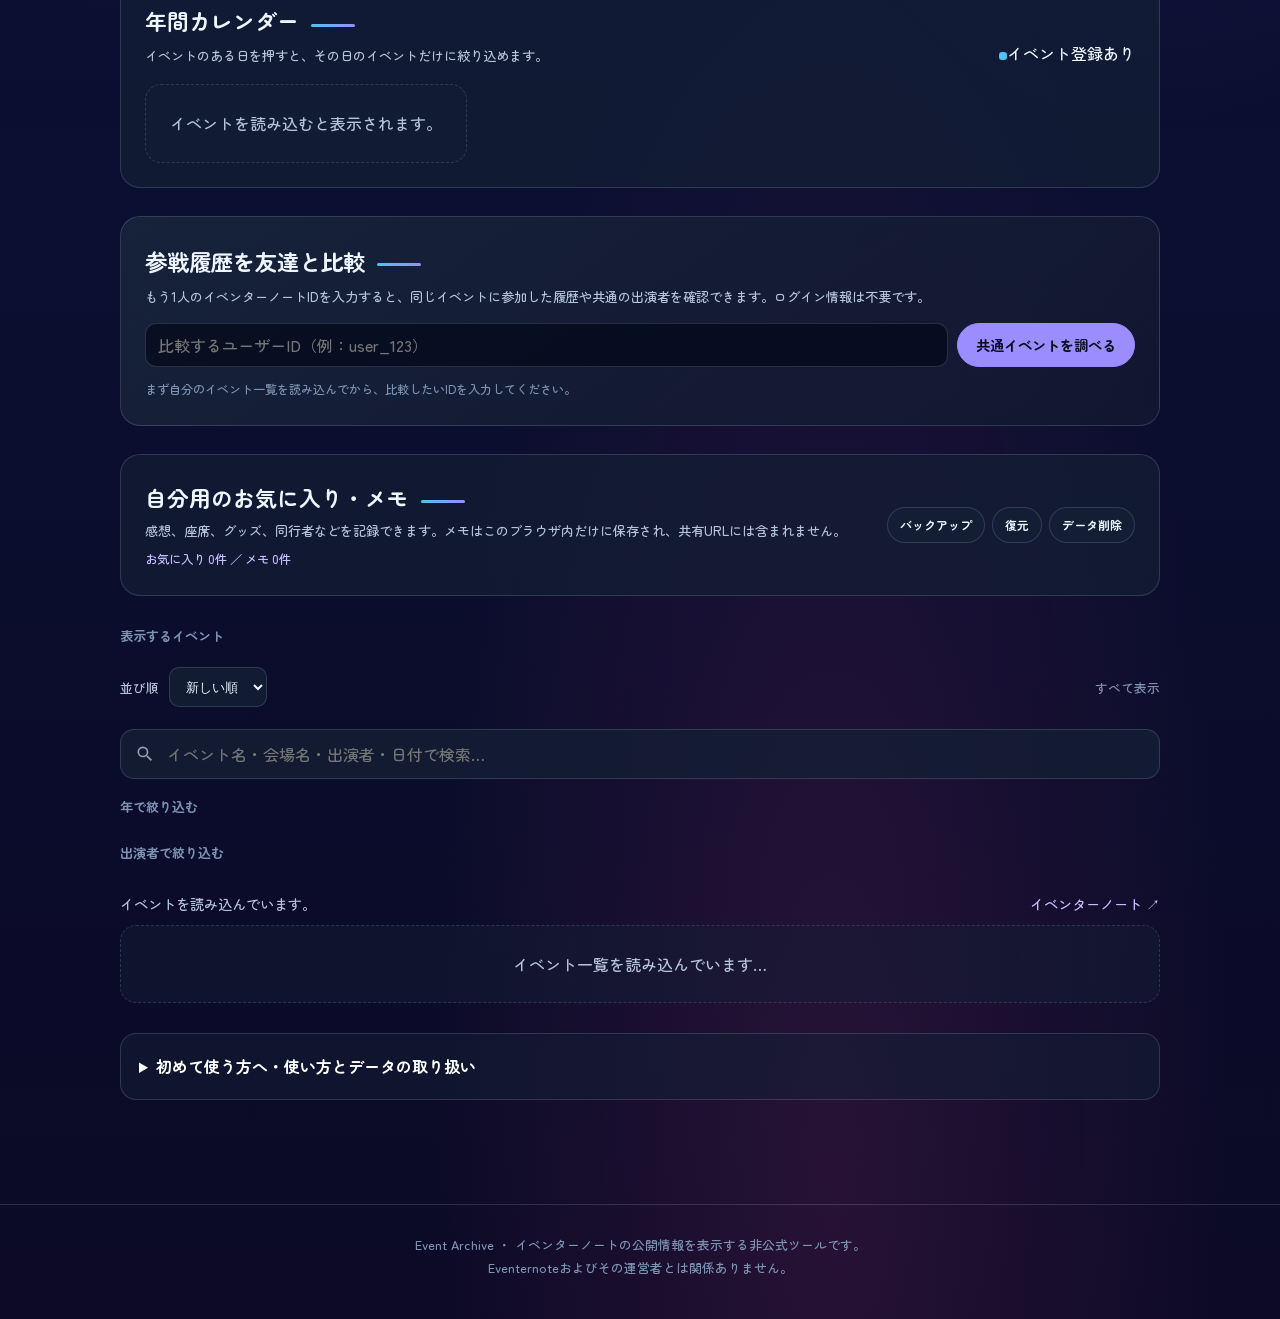
==== commit 0f503397: "Add public beta guide, user comparison and sharing/export controls" ====
--- a/event-list.html
+++ b/event-list.html
@@ -6,7 +6,12 @@
 <meta name="theme-color" content="#060817">
 <meta name="color-scheme" content="dark">
 <title>参戦イベント一覧｜Event Archive</title>
-<meta name="description" content="イベンターノートの公開参加イベントを、IDを指定して一覧表示するイベントアーカイブです。">
+<meta name="description" content="イベンターノートの参加履歴を一覧・分析・比較。年間レポート、カレンダー、共通参戦イベントを確認できます。">
+<meta property="og:type" content="website">
+<meta property="og:title" content="Event Archive｜参戦イベントを振り返る">
+<meta property="og:description" content="イベンターノートの参加履歴を見やすく整理。年間分析・カレンダー・ユーザー比較に対応した非公式ツールです。">
+<meta property="og:url" content="https://ayu11039.github.io/ayu-oshi-note/event-list.html">
+<meta name="twitter:card" content="summary">
 <link rel="preconnect" href="https://fonts.googleapis.com">
 <link rel="preconnect" href="https://fonts.gstatic.com" crossorigin>
 <link href="https://fonts.googleapis.com/css2?family=Zen+Maru+Gothic:wght@500;700&display=swap" rel="stylesheet">
@@ -152,6 +157,28 @@
 .filter-toolbar #activeFilters{margin-left:auto;color:var(--dim)}
 @media(max-width:760px){.annual-calendar{grid-template-columns:repeat(2,minmax(0,1fr))}}
 @media(max-width:480px){.annual-calendar{gap:7px}.month-card{padding:7px}.calendar-day{font-size:.62rem}.personal-actions{width:100%}.personal-actions .btn{flex:1}.filter-toolbar #activeFilters{width:100%;margin-left:0}}
+.data-actions{display:flex;gap:8px;flex-wrap:wrap;margin:10px 0 4px}
+.data-actions .btn{min-height:36px;font-size:.76rem;padding:0 12px}
+.compare-panel{margin:26px 0;padding:clamp(16px,3vw,24px);border:1px solid var(--line);border-radius:20px;background:linear-gradient(145deg,rgba(24,36,59,.94),rgba(18,24,48,.86))}
+.compare-panel h2{font-size:1.4rem;margin-bottom:4px}
+.compare-lead{font-size:.82rem;color:var(--muted);margin-bottom:14px}
+.compare-form{display:grid;grid-template-columns:minmax(0,1fr) auto;gap:9px}
+.compare-form input{min-width:0;height:44px;border:1px solid var(--line);border-radius:11px;background:rgba(4,9,26,.72);padding:0 12px;outline:none}
+.compare-summary{display:grid;grid-template-columns:repeat(3,1fr);gap:9px;margin:16px 0}
+.compare-stat{padding:12px 8px;border-radius:12px;border:1px solid var(--line);background:rgba(4,9,26,.3);text-align:center}
+.compare-stat b{display:block;font-size:1.5rem;color:#fff}
+.compare-stat small{font-size:.72rem;color:var(--muted)}
+.compare-results{display:grid;gap:8px}
+.compare-event{display:flex;justify-content:space-between;align-items:center;gap:10px;padding:10px 12px;border:1px solid var(--line);border-radius:10px;background:rgba(4,9,26,.25)}
+.compare-event strong{display:block;font-size:.86rem;overflow-wrap:anywhere}
+.compare-event small{display:block;color:var(--muted);font-size:.75rem}
+.compare-status{margin-top:10px;color:var(--dim);font-size:.76rem}
+.guide-panel{margin:30px 0;padding:18px;border:1px solid var(--line);border-radius:16px;background:rgba(20,31,53,.55)}
+.guide-panel summary{cursor:pointer;font-weight:700;color:#fff}
+.guide-panel h3{font-size:.9rem;margin:14px 0 4px}
+.guide-panel p,.guide-panel li{font-size:.8rem;color:var(--muted);line-height:1.75}
+.guide-panel ul{padding-left:20px}
+@media(max-width:520px){.compare-form{grid-template-columns:1fr}.compare-summary{gap:5px}.compare-stat{padding:10px 4px}.compare-stat b{font-size:1.25rem}.compare-event{align-items:flex-start;flex-direction:column}}
 .more-events{display:flex;justify-content:center;align-items:center;gap:12px;flex-wrap:wrap;margin:22px 0}.more-events small{color:var(--dim);font-size:.78rem}
 </style>
 </head>
@@ -174,6 +201,7 @@
   <h2 id="listHeading">参戦イベント一覧</h2>
   <p class="lead" id="listLead">公開されているイベンターノートのイベント情報を取得しています。</p>
   <div class="statusline" aria-live="polite"><span class="dot" id="statusDot"></span><span id="statusText">読み込み準備中…</span></div>
+  <div class="data-actions"><button type="button" class="btn soft" id="refreshData">最新データに更新</button><button type="button" class="btn soft" id="clearCache">このIDの保存データを削除</button><span class="cache-hint" id="cacheStatus">保存データを確認できます</span></div>
   <div class="progress"><span id="progressBar"></span></div>
   <div class="stats" id="stats">
     <div class="stat"><b>—</b><small>登録イベント</small></div>
@@ -187,6 +215,9 @@
       <div class="insights-actions">
         <select class="report-select" id="reportYear" aria-label="集計する年"></select>
         <button type="button" class="btn soft" id="copyReport">レポートをコピー</button>
+        <button type="button" class="btn soft" id="saveShareCard">X用画像を保存</button>
+        <button type="button" class="btn soft" id="shareToX">X投稿文を作成</button>
+        <button type="button" class="btn soft" id="calendarExport">予定をカレンダー出力</button>
         <button type="button" class="btn soft" id="csvExport">CSV出力</button>
       </div>
     </div>
@@ -205,6 +236,12 @@
     <div class="annual-calendar" id="annualCalendar"><p class="empty">イベントを読み込むと表示されます。</p></div>
     <div class="calendar-selection" id="calendarSelection" hidden><span id="calendarSelectionText"></span><button type="button" class="btn soft" id="clearCalendarDay">解除</button></div>
   </section>
+  <section class="compare-panel" aria-label="他のユーザーとの参戦履歴比較">
+    <h2>参戦履歴を友達と比較</h2>
+    <p class="compare-lead">もう1人のイベンターノートIDを入力すると、同じイベントに参加した履歴や共通の出演者を確認できます。ログイン情報は不要です。</p>
+    <form class="compare-form" id="compareForm"><input id="compareId" name="compareId" maxlength="40" pattern="[A-Za-z0-9_-]+" placeholder="比較するユーザーID（例：user_123）" required><button class="btn" type="submit" id="compareButton">共通イベントを調べる</button></form>
+    <div id="compareOutput" aria-live="polite"><p class="insight-note">まず自分のイベント一覧を読み込んでから、比較したいIDを入力してください。</p></div>
+  </section>
   <section class="personal-panel" aria-label="自分用のお気に入りとメモ">
     <div class="personal-copy"><h2>自分用のお気に入り・メモ</h2><p>感想、座席、グッズ、同行者などを記録できます。メモはこのブラウザ内だけに保存され、共有URLには含まれません。</p><div class="personal-summary" id="personalSummary">お気に入り 0件 ／ メモ 0件</div></div>
     <div class="personal-actions"><button type="button" class="btn soft" id="backupPersonal">バックアップ</button><button type="button" class="btn soft" id="restorePersonal">復元</button><button type="button" class="btn soft" id="clearPersonal">データ削除</button><input type="file" id="restoreFile" accept="application/json,.json" hidden></div>
@@ -219,8 +256,25 @@
   <div class="filter-title">出演者で絞り込む</div><div class="pills" id="performers"></div>
   <div class="countline"><span id="eventCount">イベントを読み込んでいます。</span><a id="sourceLink" href="https://www.eventernote.com/" target="_blank" rel="noopener noreferrer">イベンターノート ↗</a></div>
   <div id="eventList"><p class="empty">公開イベント一覧を読み込んでいます。</p></div>
+<details class="guide-panel">
+    <summary>初めて使う方へ・使い方とデータの取り扱い</summary>
+    <h3>使い方</h3><ul>
+      <li>イベンターノートのプロフィールURLに含まれるユーザーIDを入力します。</li>
+      <li>公開されている参加イベントを一覧・カレンダー・年間レポートで確認できます。</li>
+      <li>友達との比較には、比較相手の公開ユーザーIDを入力します。</li>
+    </ul>
+    <h3>データとプライバシー</h3><ul>
+      <li>このツールは非公式の閲覧ツールです。Eventernoteのパスワードやログイン情報は入力しないでください。</li>
+      <li>取得対象は公開プロフィール・公開イベント情報です。取得のため外部CORS中継サービスを経由します。</li>
+      <li>取得したイベントデータ、お気に入り、メモは利用者のブラウザ内に保存されます。メモは共有URLには含まれません。ブラウザのデータ削除で消える場合があるため、必要に応じてバックアップしてください。</li>
+      <li>X用画像には年間集計値とユーザーIDが含まれます。投稿前に内容を確認してください。</li>
+      <li>公開ページの構成や通信状況によって一部のイベントが取得できない場合があります。</li>
+    </ul>
+    <p>Eventernote公式サービスではありません。元データの内容・正確性・継続利用を保証するものではありません。大量アクセスや不具合がある場合は利用を控えてください。</p>
+    <p><a href="https://www.eventernote.com/pages/termsofservice" target="_blank" rel="noopener noreferrer">Eventernote利用規約</a> ／ <a href="https://cors.dev/docs" target="_blank" rel="noopener noreferrer">CORS中継サービスの説明</a> ／ <a href="https://github.com/ayu11039/ayu-oshi-note/issues" target="_blank" rel="noopener noreferrer">不具合・改善要望を報告</a></p>
+  </details>
 </main>
-<footer><div class="wrap">Event Archive ・ イベンターノートの公開情報を表示しています。<br>データの所有者・公式サービスとは関係のない非公式ビューアーです。</div></footer>
+<footer><div class="wrap">Event Archive ・ イベンターノートの公開情報を表示する非公式ツールです。<br>Eventernoteおよびその運営者とは関係ありません。</div></footer>
 <script>
 (() => {
   'use strict';
@@ -235,7 +289,7 @@
   const EVENT_CACHE_PREFIX = 'eventArchiveCache:v2:';
   const $ = (selector) => document.querySelector(selector);
   const params = new URLSearchParams(location.search);
-  const state = { events: [], year: 'all', performer: 'all', search: '', busy: false, requests: 0, currentId: '', selectedDate: '', mode: 'all', personal: {favorites:[],notes:{}}, visibleLimit:50, lastFilterSignature:'' };
+  const state = { events: [], year: 'all', performer: 'all', search: '', busy: false, compareBusy:false, requests: 0, currentId: '', selectedDate: '', mode: 'all', personal: {favorites:[],notes:{}}, visibleLimit:50, lastFilterSignature:'' };
   const today = new Date();
   const todayStr = [today.getFullYear(), String(today.getMonth()+1).padStart(2,'0'), String(today.getDate()).padStart(2,'0')].join('-');
   const sleep = ms => new Promise(resolve => setTimeout(resolve, ms));
@@ -426,7 +480,7 @@
     });
   };
   const pageNumber = url => Number(new URL(url).searchParams.get('page') || 1);
-  const readListing = async (startUrl, pool, onlyMonth = null) => {
+  const readListing = async (startUrl, pool, onlyMonth = null, userId = state.currentId) => {
     const queue = [startUrl], visited = new Set(), pageRows = new Map();
     while (queue.length && pageRows.size < 30) {
       const url = queue.shift();
@@ -439,7 +493,7 @@
       addRows(pool, parsed.rows, onlyMonth);
       parsed.doc.querySelectorAll('a[href]').forEach(a => {
         const href = a.getAttribute('href') || '';
-        if (!href.includes('/users/' + state.currentId + '/events') || !/[?&]page=\d+/.test(href)) return;
+        if (!href.includes('/users/' + userId + '/events') || !/[?&]page=\d+/.test(href)) return;
         const next = new URL(href, url).href;
         if (!visited.has(pageNumber(next)) && !queue.some(x => pageNumber(x) === pageNumber(next))) queue.push(next);
       });
@@ -454,7 +508,6 @@
   };
   const collectAll = async id => {
     state.requests = 0;
-    state.currentId = id;
     const base = makeEventUrl(id);
     setStatus('@' + id + ' の公開プロフィールを確認中…', 'loading', 2);
     const firstHtml = await requestHtml(base);
@@ -465,35 +518,34 @@
     addRows(pool, first.rows);
     if (!months.length) {
       setStatus('月別カレンダーが見つからないため、ページ送りで取得中…', 'loading', 5);
-      await readListing(base, pool);
+      await readListing(base, pool, null, id);
     } else {
       const monthsToRead = months.filter(m => m.count === null || m.count > 0);
       for (let offset = 0; offset < monthsToRead.length; offset += MONTH_CONCURRENCY) {
         const batch = monthsToRead.slice(offset, offset + MONTH_CONCURRENCY);
         const done = Math.min(offset + batch.length, monthsToRead.length);
         const progress = 6 + Math.round((done / monthsToRead.length) * 72);
-        setStatus('月別イベントを並行取得中… ' + done + ' / ' + monthsToRead.length + 'か月（現在 ' + pool.size + '件）', 'loading', progress);
+        setStatus('@' + id + '：月別イベントを並行取得中… ' + done + ' / ' + monthsToRead.length + 'か月（現在 ' + pool.size + '件）', 'loading', progress);
         await Promise.all(batch.map(async item => {
           const monthKey = item.year + '-' + String(item.month).padStart(2,'0');
           const monthUrl = base + '/?year=' + item.year + '&month=' + item.month;
-          const monthRows = await readListing(monthUrl, pool, monthKey);
+          const monthRows = await readListing(monthUrl, pool, monthKey, id);
           const uniqueMonth = new Set(monthRows.filter(row => row.date.startsWith(monthKey)).map(row => row.key)).size;
           if (item.count !== null && uniqueMonth < item.count && state.requests < MAX_REQUESTS - 1) {
-            await readListing(monthUrl, pool, monthKey);
+            await readListing(monthUrl, pool, monthKey, id);
           }
         }));
-        if (pool.size >= MAX_REQUESTS * PER_PAGE) break;
+        if (pool.size >= MAX_REQUESTS * PER_PAGE || state.requests >= MAX_REQUESTS - 2) break;
       }
     }
     if (total !== null && pool.size < total) {
-      setStatus('取得件数を確認中…（' + pool.size + ' / ' + total + '件）。補完ページを読み込みます。', 'loading', 82);
-      // 月別ページで取り切れない分がある場合、年別ページと全期間ページ送りから補う。
+      setStatus('@' + id + '：取得件数を確認中…（' + pool.size + ' / ' + total + '件）', 'loading', 82);
       const years = [...new Set(months.map(x => x.year))].sort((a,b) => b-a);
       for (const year of years) {
         if (pool.size >= total || state.requests >= MAX_REQUESTS - 2) break;
-        await readListing(base + '/?year=' + year, pool, String(year) + '-');
-      }
-      if (pool.size < total && state.requests < MAX_REQUESTS - 2) await readListing(base, pool);
+        await readListing(base + '/?year=' + year, pool, String(year) + '-', id);
+      }
+      if (pool.size < total && state.requests < MAX_REQUESTS - 2) await readListing(base, pool, null, id);
     }
     const rows = [...pool.values()].sort((a,b) => b.date.localeCompare(a.date) || a.title.localeCompare(b.title));
     return { rows, total, months: months.length, requests: state.requests, verified: total !== null && rows.length >= total };
@@ -703,8 +755,9 @@
     $('#eventList').replaceChildren(h('p','error',message));
   };
   const load = async id => {
-    if (state.busy) return;
+    if (state.busy || state.compareBusy) return;
     state.busy = true;
+    state.currentId = id;
     state.events = []; state.year = 'all'; state.performer = 'all'; state.search = ''; state.selectedDate='';state.mode='all';
     state.personal=readPersonal(id);
     $('#searchBox').value = '';
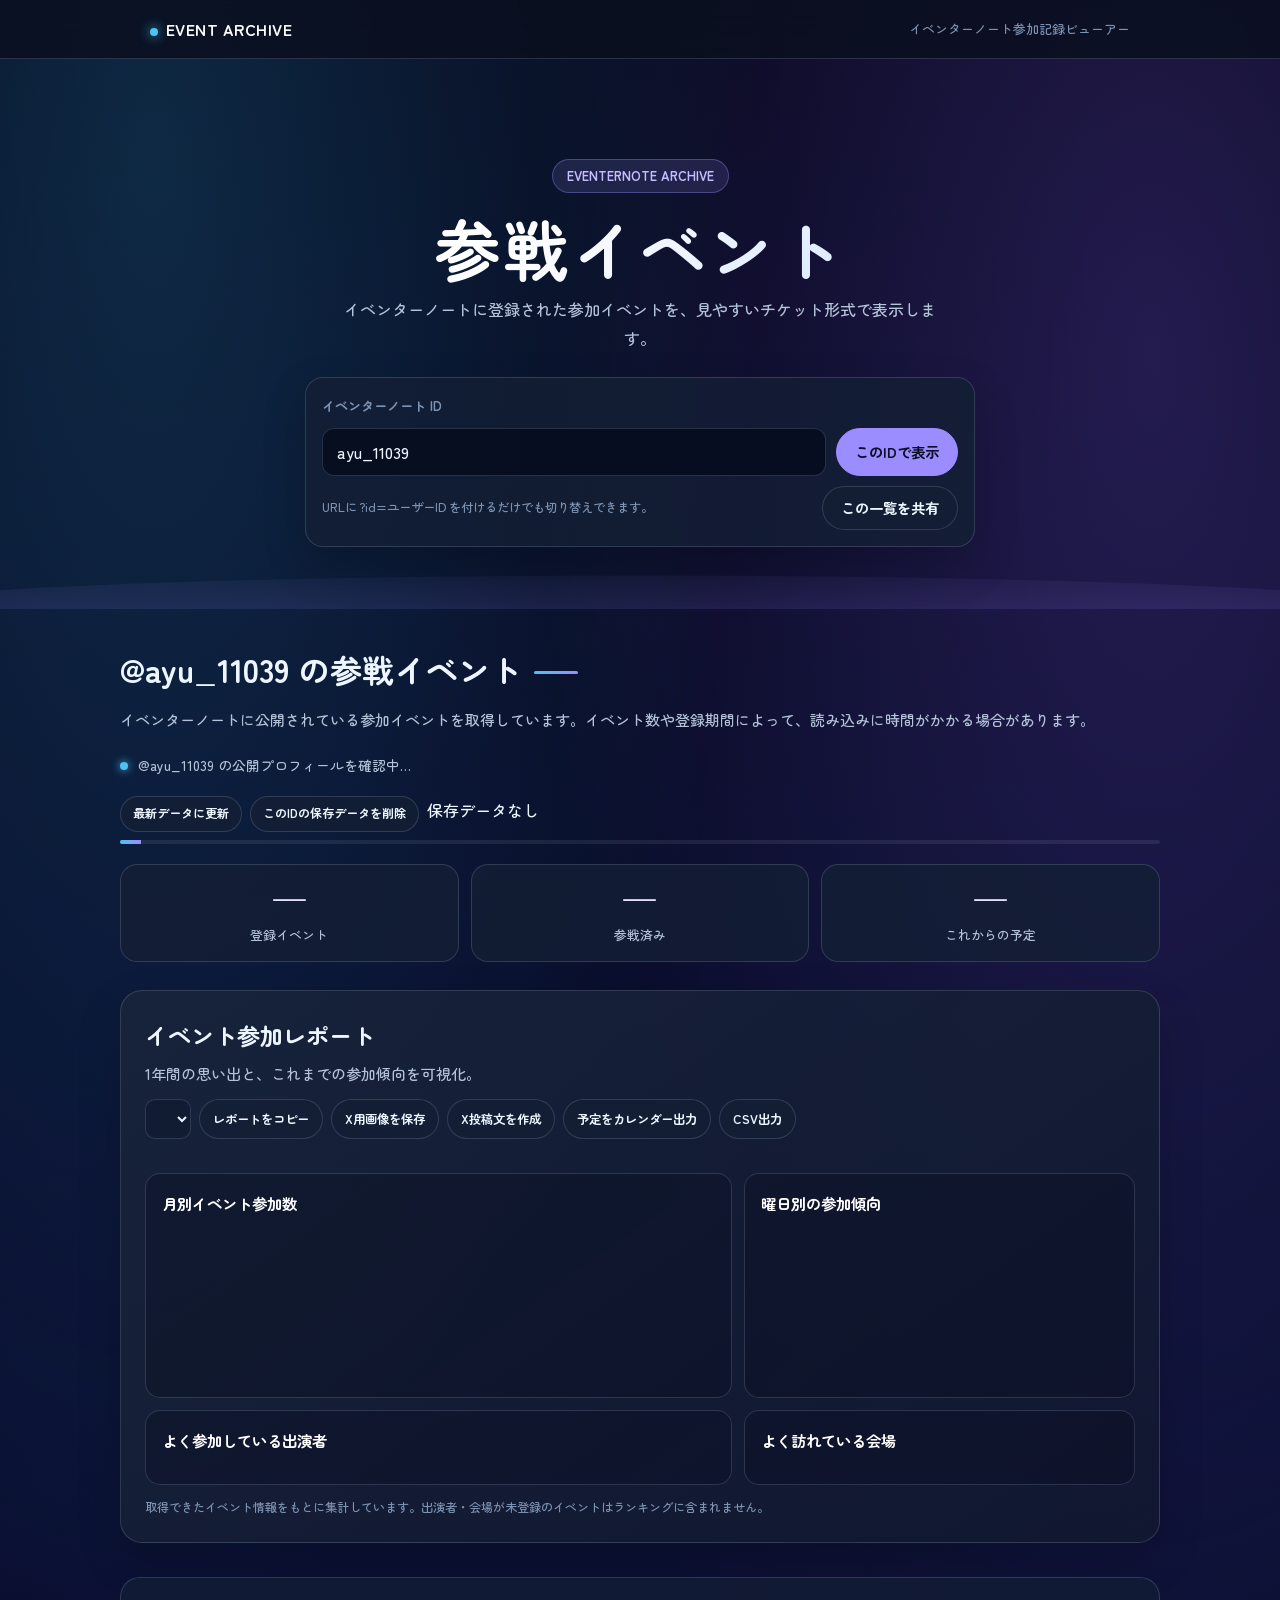
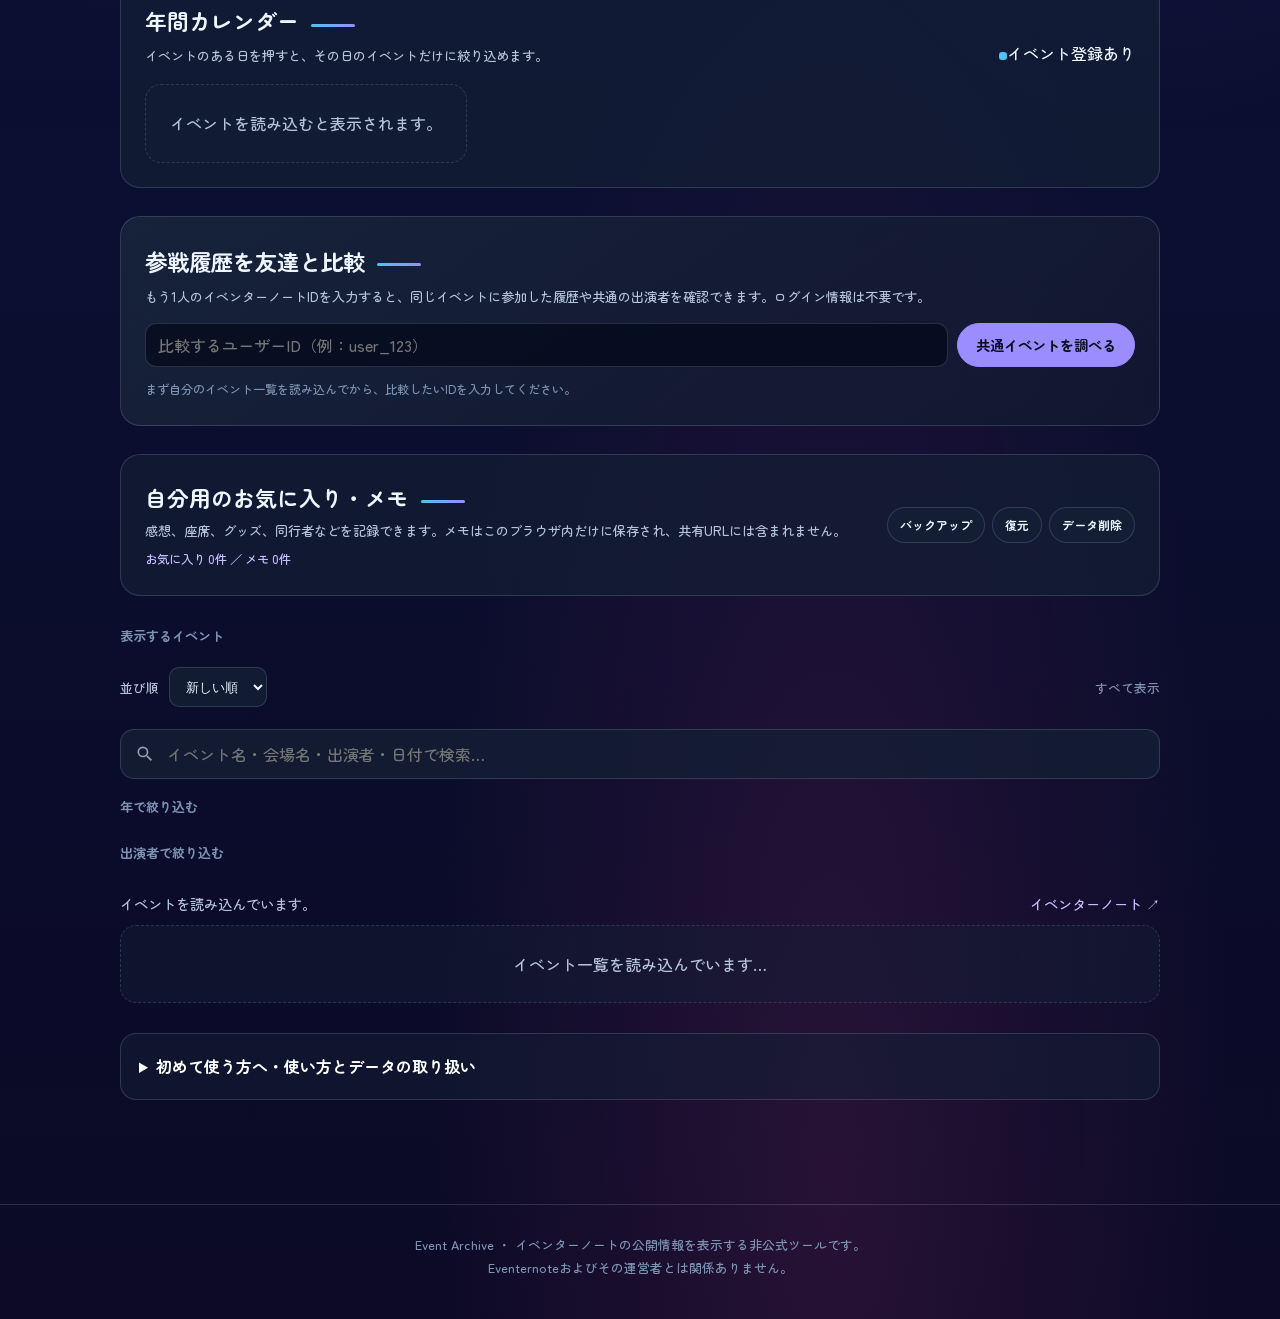
==== commit 524ecddf: "Implement shareable year card, X post, calendar export, and participation comparison" ====
--- a/event-list.html
+++ b/event-list.html
@@ -702,6 +702,113 @@
     topRank('#venueRank',countBy(yearRows,e=>e.venue),'','会場情報が登録されていません。');
     $('#reportNote').textContent='全期間では'+state.events.length+'件を取得。年別レポートは選択した年のイベントのみを集計しています。出演者・会場の登録がないイベントはランキング対象外です。';
   };
+  const downloadBlob = (blob, filename) => {
+    const url=URL.createObjectURL(blob),a=document.createElement('a');
+    a.href=url;a.download=filename;document.body.append(a);a.click();a.remove();
+    setTimeout(()=>URL.revokeObjectURL(url),1000);
+  };
+  const calendarEscape = value => String(value||'').replace(/\\/g,'\\\\').replace(/\n/g,'\\n').replace(/,/g,'\\,').replace(/;/g,'\\;');
+  const exportCalendar = () => {
+    const rows=state.events.filter(e=>isFuture(e)&&/^\\d{4}-\\d{2}-\\d{2}$/.test(e.date));
+    if(!rows.length){alert('カレンダーに出力できる今後の予定がありません。');return;}
+    const stamp=date=>date.replace(/[-:]/g,'')+'T000000';
+    const lines=['BEGIN:VCALENDAR','VERSION:2.0','PRODID:-//Event Archive//JP','CALSCALE:GREGORIAN','METHOD:PUBLISH'];
+    rows.forEach((e,i)=>{
+      lines.push('BEGIN:VEVENT','UID:'+calendarEscape(e.key||('event-'+i))+'@event-archive','DTSTAMP:'+stamp(todayStr),
+        'DTSTART;VALUE=DATE:'+e.date.replace(/-/g,''),
+        'SUMMARY:'+calendarEscape(e.title),
+        'DESCRIPTION:'+calendarEscape([e.who.join(' / '),e.venue,e.url].filter(Boolean).join(' | ')));
+      if(e.venue)lines.push('LOCATION:'+calendarEscape(e.venue));
+      lines.push('URL:'+e.url,'END:VEVENT');
+    });
+    lines.push('END:VCALENDAR');
+    downloadBlob(new Blob([lines.join('\\r\\n')],{type:'text/calendar;charset=utf-8'}),'event-archive-'+state.currentId+'.ics');
+  };
+  const buildShareCard = async () => {
+    const year=$('#reportYear').value,rows=state.events.filter(e=>e.date.startsWith(year));
+    const months=Array.from({length:12},(_,i)=>rows.filter(e=>Number(e.date.slice(5,7))===i+1).length);
+    const max=Math.max(1,...months),artists=countBy(rows,e=>e.who).slice(0,3);
+    const canvas=document.createElement('canvas');canvas.width=1200;canvas.height=675;
+    const ctx=canvas.getContext('2d');
+    const bg=ctx.createLinearGradient(0,0,1200,675);bg.addColorStop(0,'#10172d');bg.addColorStop(1,'#25204c');
+    ctx.fillStyle=bg;ctx.fillRect(0,0,1200,675);
+    ctx.fillStyle='rgba(255,255,255,.055)';ctx.beginPath();ctx.arc(1080,80,260,0,Math.PI*2);ctx.fill();
+    ctx.fillStyle='#a99bff';ctx.font='bold 25px sans-serif';ctx.fillText('EVENT ARCHIVE  /  YEAR IN REVIEW',70,78);
+    ctx.fillStyle='#ffffff';ctx.font='bold 62px sans-serif';ctx.fillText(year+'年の参戦記録',70,160);
+    ctx.fillStyle='#b9c5df';ctx.font='24px sans-serif';ctx.fillText('@'+state.currentId,74,205);
+    const stats=[['参加イベント',rows.length+'件'],['参戦済み',rows.filter(e=>!isFuture(e)).length+'件'],['最多参加月',months.every(x=>!x)?'—':(months.indexOf(Math.max(...months))+1)+'月']];
+    stats.forEach((item,i)=>{
+      const x=70+i*355;ctx.fillStyle='rgba(255,255,255,.085)';ctx.fillRect(x,250,315,115);
+      ctx.fillStyle='#b9c5df';ctx.font='22px sans-serif';ctx.fillText(item[0],x+22,290);
+      ctx.fillStyle='#ffffff';ctx.font='bold 42px sans-serif';ctx.fillText(item[1],x+22,343);
+    });
+    ctx.fillStyle='#ffffff';ctx.font='bold 24px sans-serif';ctx.fillText('月別イベント数',70,425);
+    const chartX=80,chartY=570,barW=48,gap=38;
+    months.forEach((count,i)=>{
+      const h=Math.round(count/max*105);
+      ctx.fillStyle='#9c8cff';ctx.fillRect(chartX+i*(barW+gap),chartY-h,barW,h);
+      ctx.fillStyle='#cbd5e1';ctx.font='17px sans-serif';ctx.textAlign='center';ctx.fillText(String(i+1),chartX+i*(barW+gap)+barW/2,600);
+      if(count){ctx.fillStyle='#fff';ctx.font='16px sans-serif';ctx.fillText(String(count),chartX+i*(barW+gap)+barW/2,chartY-h-9);}
+    });
+    ctx.textAlign='left';ctx.fillStyle='#cbd5e1';ctx.font='19px sans-serif';
+    ctx.fillText('よく参加した出演者：'+(artists.map(x=>x[0]).join(' ／ ')||'データなし'),70,642);
+    ctx.fillStyle='rgba(255,255,255,.45)';ctx.font='14px sans-serif';ctx.fillText('非公式ツール Event Archive',930,642);
+    return new Promise(resolve=>canvas.toBlob(resolve,'image/png'));
+  };
+  const saveShareCard = async () => {
+    const blob=await buildShareCard();if(!blob){alert('画像を作成できませんでした。');return;}
+    downloadBlob(blob,'event-archive-'+state.currentId+'-'+$('#reportYear').value+'.png');
+  };
+  const shareToX = () => {
+    const year=$('#reportYear').value,rows=state.events.filter(e=>e.date.startsWith(year));
+    const text='【'+year+'年の参戦記録】\\n参加イベント：'+rows.length+'件\\n'+reportText(year,rows).split('\\n').slice(2,4).join('\\n')+'\\n\\n#EventArchive #イベンターノート';
+    const url=location.origin+location.pathname+'?id='+encodeURIComponent(state.currentId);
+    window.open('https://twitter.com/intent/tweet?text='+encodeURIComponent(text)+'&url='+encodeURIComponent(url),'_blank','noopener,noreferrer');
+  };
+  const compareUsers = async otherId => {
+    if(!validateId(otherId)){alert('比較するIDは半角英数字・アンダースコア・ハイフンで入力してください。');return;}
+    if(otherId===state.currentId){alert('現在表示中のIDとは別のIDを入力してください。');return;}
+    if(state.compareBusy||state.busy)return;
+    state.compareBusy=true;
+    const button=$('#compareButton');button.disabled=true;button.textContent='取得中…';
+    const output=$('#compareOutput');output.replaceChildren(h('p','compare-status','@'+otherId+' の公開イベントを確認しています。イベント数によって時間がかかる場合があります。'));
+    try{
+      let otherRows=[];
+      const cached=readEventCache(otherId);
+      if(cached&&cached.rows.length)otherRows=cached.rows;
+      else{
+        const result=await collectAll(otherId);
+        otherRows=result.rows;
+        if(otherRows.length)writeEventCache(otherId,otherRows,result.total,result.verified);
+      }
+      if(!otherRows.length)throw new Error('公開イベントを取得できませんでした。IDや公開設定を確認してください。');
+      const mine=new Map(state.events.map(e=>[e.key,e]));
+      const common=otherRows.filter(e=>mine.has(e.key)).sort((a,b)=>b.date.localeCompare(a.date));
+      const sharedArtists=new Set(state.events.flatMap(e=>e.who));
+      const commonArtists=new Set(otherRows.flatMap(e=>e.who).filter(x=>sharedArtists.has(x)));
+      output.replaceChildren();
+      const stats=h('div','compare-summary');
+      [['共通イベント',common.length+'件'],['自分の登録',state.events.length+'件'],['相手の登録',otherRows.length+'件']].forEach(([label,value])=>{
+        const card=h('div','compare-stat');card.append(h('b','',value),h('small','',label));stats.append(card);
+      });
+      output.append(stats);
+      const artistLine=h('p','compare-status','共通出演者：'+(Array.from(commonArtists).slice(0,12).join('、')||'見つかりませんでした。'));
+      output.append(artistLine);
+      const title=h('h3','','一緒に参加したイベント');title.style.margin='10px 0';output.append(title);
+      const list=h('div','compare-results');
+      if(!common.length)list.append(h('p','insight-note','共通イベントは見つかりませんでした。イベント名や日付の登録状況によって照合できない場合があります。'));
+      common.slice(0,30).forEach(e=>{
+        const row=h('div','compare-event'),left=h('div');
+        left.append(h('strong','',e.title),h('small','',e.date+' ・ '+(e.venue||'会場未登録')));
+        const link=h('a','','詳細 ↗');link.href=e.url;link.target='_blank';link.rel='noopener noreferrer';
+        row.append(left,link);list.append(row);
+      });
+      output.append(list);
+      if(common.length>30)output.append(h('p','compare-status','ほか '+(common.length-30)+' 件'));
+      output.append(h('p','compare-status','※イベント名・日付などの公開情報を使った照合です。登録内容の違いにより一致しないことがあります。'));
+    }catch(error){output.replaceChildren(h('p','error',error.message||'比較に失敗しました。'));}
+    finally{state.compareBusy=false;button.disabled=false;button.textContent='共通イベントを調べる';}
+  };
   const exportCsv = () => {
     const rows=[['日付','イベント名','会場','出演者','開場','開演','終演','イベントURL'],...state.events.map(e=>[e.date,e.title,e.venue,e.who.join(' / '),e.open,e.start,e.end,e.url])];
     const csv='\uFEFF'+rows.map(row=>row.map(v=>'"'+String(v??'').replace(/"/g,'""')+'"').join(',')).join('\r\n');
@@ -762,6 +869,7 @@
     state.personal=readPersonal(id);
     $('#searchBox').value = '';
     const cached = readEventCache(id);
+    $('#cacheStatus').textContent=cached&&cached.rows.length?'前回取得：'+formatSavedAt(cached.savedAt):'保存データなし';
     if (cached && cached.rows.length) {
       state.events = cached.rows;
       render();
@@ -790,6 +898,7 @@
         return;
       }
       writeEventCache(id,result.rows,result.total,result.verified);
+      $('#cacheStatus').textContent='最終更新：'+formatSavedAt(Date.now())+(result.verified?'（件数確認済み）':'（取得件数は未確認）');
       render();
       if (result.verified) {
         setStatus('取得完了：' + result.rows.length + ' / ' + result.total + '件を確認しました（' + result.requests + 'ページ取得）','good',100);
@@ -822,6 +931,22 @@
   $('#restoreFile').addEventListener('change',async e=>{const file=e.target.files&&e.target.files[0];if(file)await restorePersonal(file);e.target.value='';});
   $('#clearPersonal').addEventListener('click',()=>{if(!confirm('このIDのお気に入りとメモをすべて削除しますか？'))return;state.personal={favorites:[],notes:{}};savePersonal();render();});
   $('#csvExport').addEventListener('click',exportCsv);
+  $('#saveShareCard').addEventListener('click',saveShareCard);
+  $('#shareToX').addEventListener('click',shareToX);
+  $('#calendarExport').addEventListener('click',exportCalendar);
+  $('#compareForm').addEventListener('submit',event=>{event.preventDefault();compareUsers(safeText($('#compareId').value));});
+  $('#refreshData').addEventListener('click',()=>{
+    if(!state.currentId)return;
+    try{localStorage.removeItem(eventCacheKey(state.currentId));}catch(_){}
+    load(state.currentId);
+  });
+  $('#clearCache').addEventListener('click',()=>{
+    if(!state.currentId)return;
+    if(!confirm('@'+state.currentId+' の取得済みイベントデータをこのブラウザから削除します。個人メモは削除されません。よろしいですか？'))return;
+    try{localStorage.removeItem(eventCacheKey(state.currentId));}catch(_){}
+    $('#cacheStatus').textContent='保存データを削除しました';
+    alert('イベントの保存データを削除しました。表示中の一覧はそのままです。');
+  });
   $('#copyReport').addEventListener('click',async()=>{
     const year=$('#reportYear').value;
     const rows=state.events.filter(e=>e.date.startsWith(year));
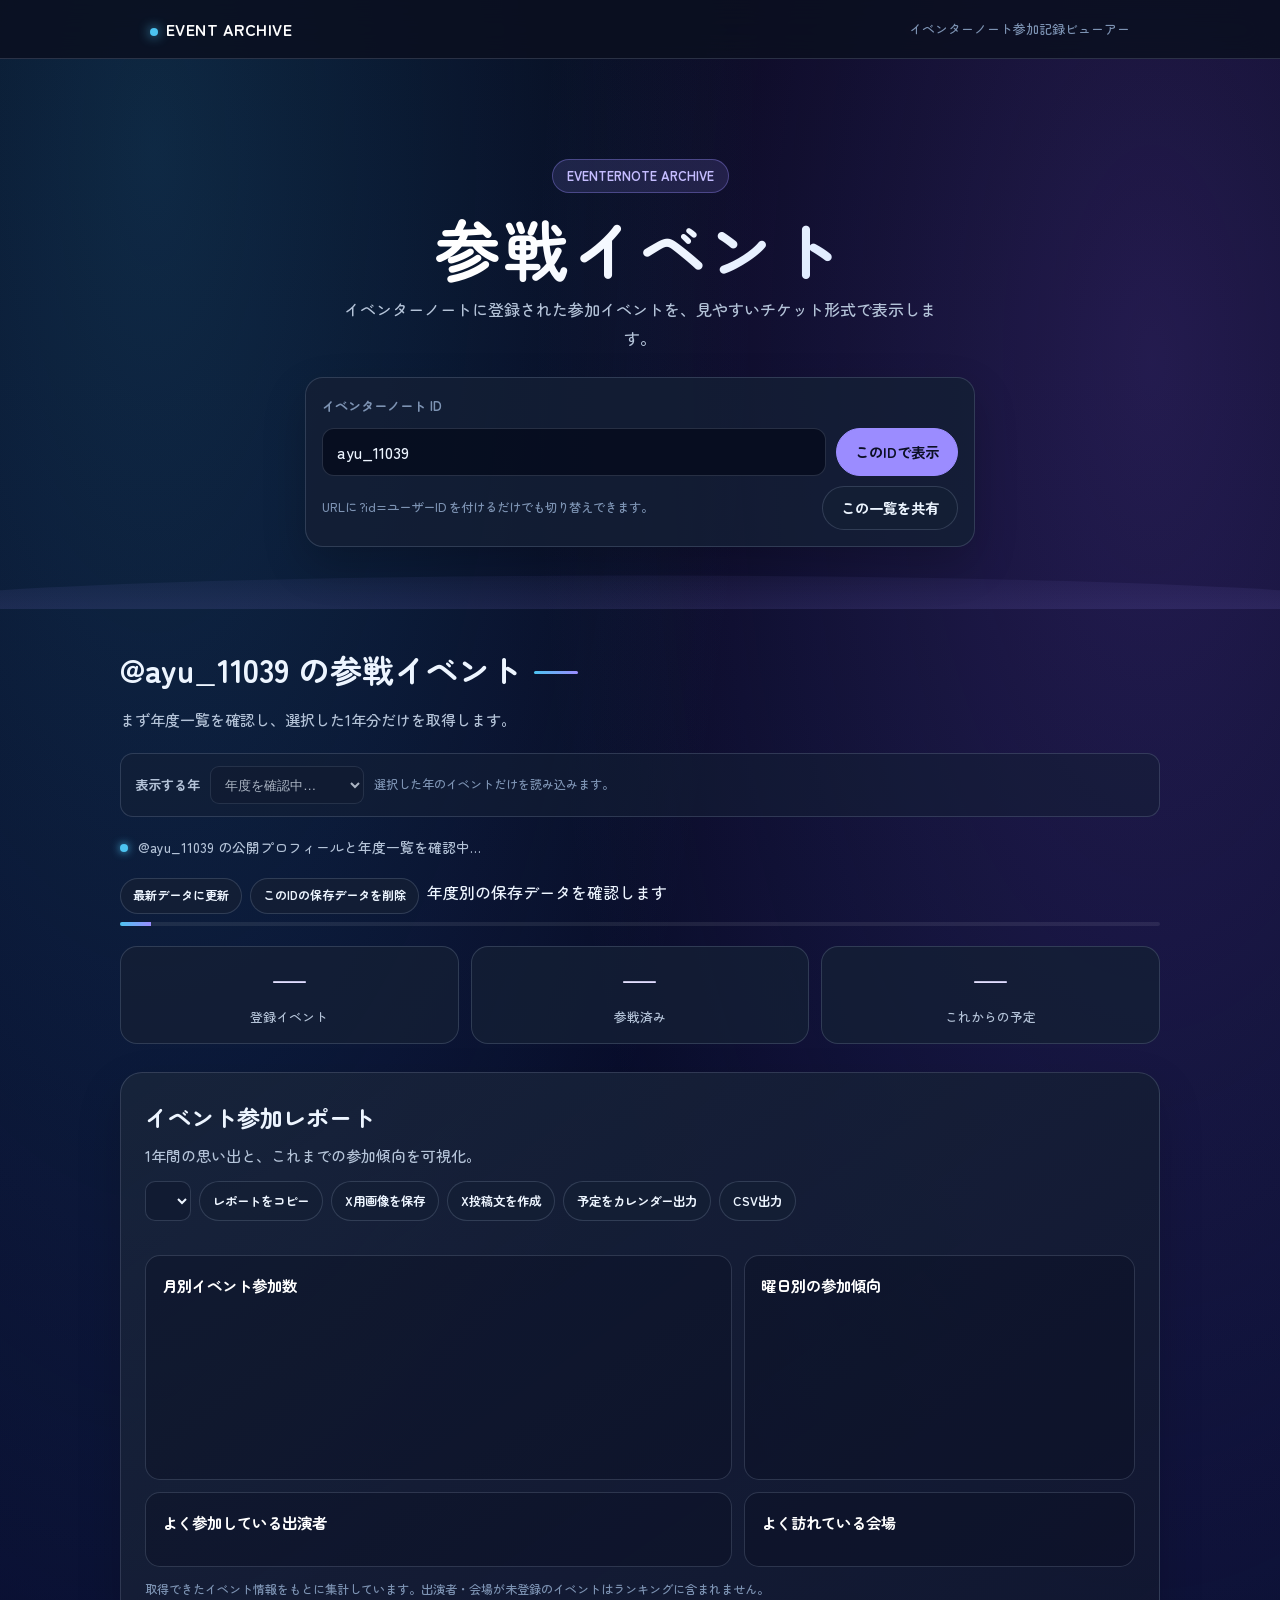
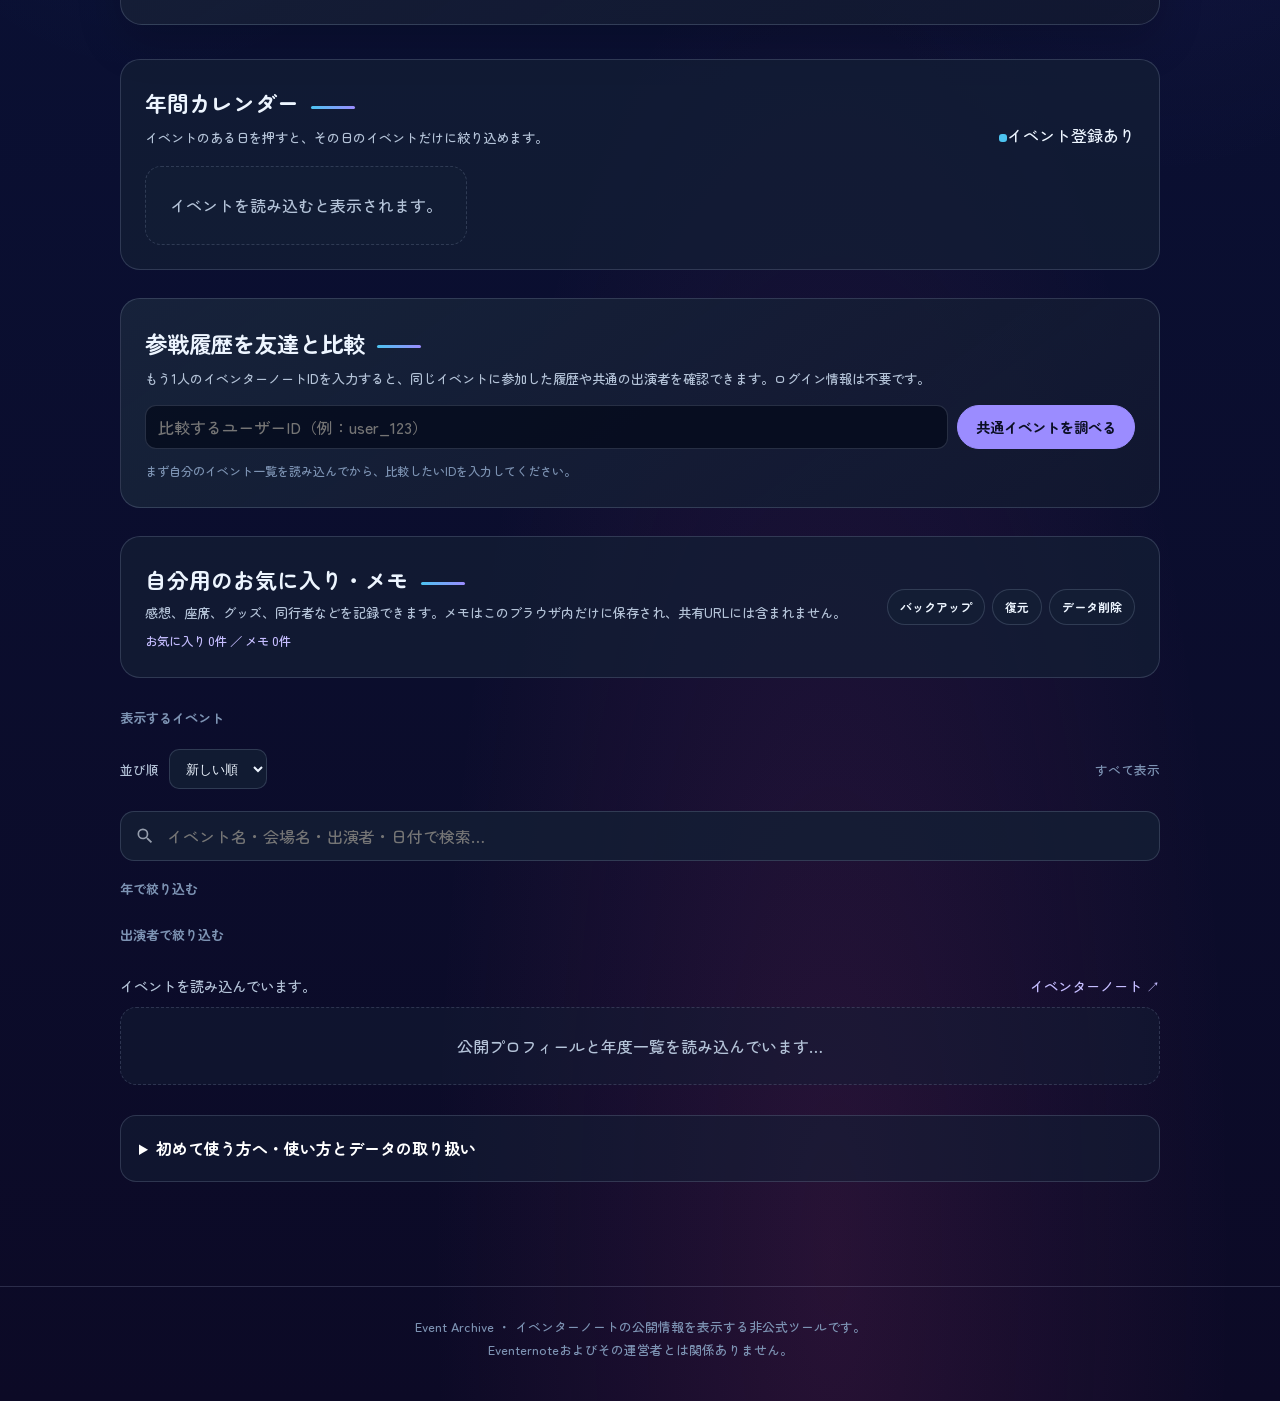
==== commit d2642003: "Load Event Archive histories one year at a time" ====
--- a/event-list.html
+++ b/event-list.html
@@ -157,6 +157,10 @@
 .filter-toolbar #activeFilters{margin-left:auto;color:var(--dim)}
 @media(max-width:760px){.annual-calendar{grid-template-columns:repeat(2,minmax(0,1fr))}}
 @media(max-width:480px){.annual-calendar{gap:7px}.month-card{padding:7px}.calendar-day{font-size:.62rem}.personal-actions{width:100%}.personal-actions .btn{flex:1}.filter-toolbar #activeFilters{width:100%;margin-left:0}}
+.year-switcher{display:flex;align-items:center;gap:10px;flex-wrap:wrap;margin:12px 0 4px;padding:12px 14px;border:1px solid var(--line);border-radius:13px;background:rgba(20,31,53,.55)}
+.year-switcher label{font-size:.82rem;color:var(--muted);font-weight:700}
+.year-switcher select{min-height:38px;min-width:120px;border:1px solid var(--line);border-radius:9px;background:#111b31;color:var(--ink);padding:0 30px 0 10px}
+.year-switcher span{font-size:.76rem;color:var(--dim)}
 .data-actions{display:flex;gap:8px;flex-wrap:wrap;margin:10px 0 4px}
 .data-actions .btn{min-height:36px;font-size:.76rem;padding:0 12px}
 .compare-panel{margin:26px 0;padding:clamp(16px,3vw,24px);border:1px solid var(--line);border-radius:20px;background:linear-gradient(145deg,rgba(24,36,59,.94),rgba(18,24,48,.86))}
@@ -200,6 +204,7 @@
 <main class="wrap block">
   <h2 id="listHeading">参戦イベント一覧</h2>
   <p class="lead" id="listLead">公開されているイベンターノートのイベント情報を取得しています。</p>
+  <div class="year-switcher"><label for="eventYearSelect">表示する年</label><select id="eventYearSelect" aria-label="イベントを表示する年" disabled><option>年度を確認中…</option></select><span id="yearScopeNote">選択した年のイベントだけを読み込みます。</span></div>
   <div class="statusline" aria-live="polite"><span class="dot" id="statusDot"></span><span id="statusText">読み込み準備中…</span></div>
   <div class="data-actions"><button type="button" class="btn soft" id="refreshData">最新データに更新</button><button type="button" class="btn soft" id="clearCache">このIDの保存データを削除</button><span class="cache-hint" id="cacheStatus">保存データを確認できます</span></div>
   <div class="progress"><span id="progressBar"></span></div>
@@ -286,27 +291,39 @@
   const WAIT_MS = 140;
   const MONTH_CONCURRENCY = 3;
   const PAGE_SIZE = 50;
-  const EVENT_CACHE_PREFIX = 'eventArchiveCache:v2:';
+  const EVENT_CACHE_PREFIX = 'eventArchiveCache:v3:';
+  const LEGACY_EVENT_CACHE_PREFIX = 'eventArchiveCache:v2:';
   const $ = (selector) => document.querySelector(selector);
   const params = new URLSearchParams(location.search);
-  const state = { events: [], year: 'all', performer: 'all', search: '', busy: false, compareBusy:false, requests: 0, currentId: '', selectedDate: '', mode: 'all', personal: {favorites:[],notes:{}}, visibleLimit:50, lastFilterSignature:'' };
+  const state = { events: [], year: 'all', performer: 'all', search: '', busy: false, compareBusy:false, requests: 0, currentId: '', currentYear: '', availableYears: [], availableMonths: [], profileRows: [], profileTotal: null, selectedDate: '', mode: 'all', personal: {favorites:[],notes:{}}, visibleLimit:50, lastFilterSignature:'' };
   const today = new Date();
   const todayStr = [today.getFullYear(), String(today.getMonth()+1).padStart(2,'0'), String(today.getDate()).padStart(2,'0')].join('-');
   const sleep = ms => new Promise(resolve => setTimeout(resolve, ms));
   const safeText = value => String(value == null ? '' : value).trim();
-  const eventCacheKey = id => EVENT_CACHE_PREFIX + id;
-  const readEventCache = id => {
+  const eventCacheKey = (id, year) => EVENT_CACHE_PREFIX + id + ':' + year;
+  const readEventCache = (id, year) => {
     try {
-      const item = JSON.parse(localStorage.getItem(eventCacheKey(id)) || 'null');
-      if (item && item.version === 2 && Array.isArray(item.rows)) return item;
+      const item = JSON.parse(localStorage.getItem(eventCacheKey(id, year)) || 'null');
+      if (item && item.version === 3 && Array.isArray(item.rows)) return item;
+    } catch (_) {}
+    // Migrate the former all-years cache by using only the requested year.
+    try {
+      const legacy = JSON.parse(localStorage.getItem(LEGACY_EVENT_CACHE_PREFIX + id) || 'null');
+      if (legacy && legacy.version === 2 && Array.isArray(legacy.rows)) {
+        const rows = legacy.rows.filter(row => String(row.date || '').startsWith(String(year)));
+        if (rows.length) return {version:3, year:String(year), savedAt:legacy.savedAt, total:null, verified:false, completedMonths:[], rows, migrated:true};
+      }
     } catch (_) {}
     return null;
   };
-  const writeEventCache = (id, rows, total, verified) => {
+  const writeEventCache = (id, year, rows, total, verified, completedMonths = []) => {
     try {
-      localStorage.setItem(eventCacheKey(id), JSON.stringify({
-        version: 2, savedAt: Date.now(), total, verified: !!verified, rows
+      localStorage.setItem(eventCacheKey(id, year), JSON.stringify({
+        version: 3, year:String(year), savedAt: Date.now(), total, verified: !!verified,
+        completedMonths: Array.isArray(completedMonths) ? completedMonths : [], rows
       }));
+      // Remove the old all-years blob after a year-scoped cache has been saved.
+      try { localStorage.removeItem(LEGACY_EVENT_CACHE_PREFIX + id); } catch (_) {}
     } catch (error) { console.warn('Event cache could not be saved:', error); }
   };
   const formatSavedAt = value => value
@@ -387,10 +404,11 @@
     $('#statusDot').className = 'dot' + (mode === 'good' ? ' good' : mode === 'warn' ? ' warn' : '');
     if (progress !== null) $('#progressBar').style.width = Math.max(0, Math.min(100, progress)) + '%';
   };
-  const updateUrl = id => {
+  const updateUrl = (id, year = '') => {
     const next = new URL(location.href);
     next.search = '';
     next.searchParams.set('id', id);
+    if (year) next.searchParams.set('year', String(year));
     history.replaceState(null, '', next);
   };
   const validateId = value => /^[A-Za-z0-9_-]{1,40}$/.test(value);
@@ -473,6 +491,33 @@
     months.forEach(item => unique.set(item.year + '-' + item.month, item));
     return [...unique.values()].sort((a,b) => b.year - a.year || b.month - a.month);
   };
+  const getYearLinks = (doc, id) => {
+    const years = [];
+    const basePath = '/users/' + id + '/events';
+    doc.querySelectorAll('a[href]').forEach(a => {
+      try {
+        const url = new URL(a.getAttribute('href'), EVENTERNOTE);
+        if (!url.pathname.includes(basePath) || url.searchParams.has('page')) return;
+        const year = Number(url.searchParams.get('year'));
+        if (year >= 2000 && year <= 2100) years.push(String(year));
+      } catch (_) {}
+    });
+    return [...new Set(years)];
+  };
+  const discoverProfile = async id => {
+    state.requests = 0;
+    const base = makeEventUrl(id);
+    setStatus('@' + id + ' の公開プロフィールと年度一覧を確認中…', 'loading', 3);
+    const html = await requestHtml(base);
+    const parsed = parsePage(html, base);
+    const months = getMonths(parsed.doc, id);
+    const years = [...new Set([
+      ...months.map(item => String(item.year)),
+      ...getYearLinks(parsed.doc, id),
+      ...parsed.rows.map(row => row.date.slice(0,4))
+    ])].sort((a,b) => b.localeCompare(a));
+    return {months, years, rows:parsed.rows, total:getTotal(html)};
+  };
   const addRows = (pool, rows, onlyMonth = null) => {
     rows.forEach(row => {
       if (onlyMonth && !row.date.startsWith(onlyMonth)) return;
@@ -480,7 +525,7 @@
     });
   };
   const pageNumber = url => Number(new URL(url).searchParams.get('page') || 1);
-  const readListing = async (startUrl, pool, onlyMonth = null, userId = state.currentId) => {
+  const readListing = async (startUrl, pool, onlyMonth = null, userId = state.currentId, onPage = null) => {
     const queue = [startUrl], visited = new Set(), pageRows = new Map();
     while (queue.length && pageRows.size < 30) {
       const url = queue.shift();
@@ -491,6 +536,7 @@
       const parsed = parsePage(html, url);
       pageRows.set(number, parsed.rows);
       addRows(pool, parsed.rows, onlyMonth);
+      if (typeof onPage === 'function') onPage();
       parsed.doc.querySelectorAll('a[href]').forEach(a => {
         const href = a.getAttribute('href') || '';
         if (!href.includes('/users/' + userId + '/events') || !/[?&]page=\d+/.test(href)) return;
@@ -506,49 +552,97 @@
     }
     return [...pageRows.values()].flat();
   };
-  const collectAll = async id => {
+  const collectYear = async (id, year, months, profileRows = [], onProgress = null) => {
     state.requests = 0;
     const base = makeEventUrl(id);
-    setStatus('@' + id + ' の公開プロフィールを確認中…', 'loading', 2);
-    const firstHtml = await requestHtml(base);
-    const first = parsePage(firstHtml, base);
-    const total = getTotal(firstHtml);
-    const months = getMonths(first.doc, id);
+    const yearText = String(year);
+    const prefix = yearText + '-';
+    const cached = readEventCache(id, yearText);
     const pool = new Map();
-    addRows(pool, first.rows);
-    if (!months.length) {
-      setStatus('月別カレンダーが見つからないため、ページ送りで取得中…', 'loading', 5);
-      await readListing(base, pool, null, id);
+    if (cached && Array.isArray(cached.rows)) addRows(pool, cached.rows);
+    addRows(pool, profileRows.filter(row => String(row.date || '').startsWith(prefix)));
+    const completedMonths = new Set(cached && Array.isArray(cached.completedMonths) ? cached.completedMonths : []);
+    const monthItems = (months || []).filter(item => String(item.year) === yearText);
+    const knownCounts = monthItems.filter(item => item.count !== null);
+    const yearTotal = monthItems.length && knownCounts.length === monthItems.length
+      ? knownCounts.reduce((sum,item) => sum + item.count, 0) : null;
+    let failedMonths = 0;
+    let pagesRead = 0;
+    const sortedRows = () => [...pool.values()].sort((a,b) => b.date.localeCompare(a.date) || a.title.localeCompare(b.title));
+    const report = (phase, checkpoint = false) => {
+      const rows = sortedRows();
+      if (checkpoint && rows.length) {
+        writeEventCache(id, yearText, rows, yearTotal, false, [...completedMonths]);
+      }
+      if (typeof onProgress === 'function') onProgress({
+        rows, total:yearTotal, allTotal:state.profileTotal, requests:state.requests,
+        completedMonths:[...completedMonths], monthCount:monthItems.length,
+        failedMonths, phase
+      });
+    };
+    report('start', true);
+
+    if (!monthItems.length) {
+      setStatus('@' + id + '：' + yearText + '年のイベントを取得中…', 'loading', 12);
+      try {
+        await readListing(base + '/?year=' + yearText, pool, prefix, id, () => {
+          pagesRead++;
+          report('page', pagesRead % 4 === 0);
+        });
+      } catch (error) {
+        failedMonths++;
+        report('partial', true);
+      }
     } else {
-      const monthsToRead = months.filter(m => m.count === null || m.count > 0);
+      const now = new Date();
+      const previous = new Date(now.getFullYear(), now.getMonth() - 1, 1);
+      const refreshMonths = new Set([
+        now.getFullYear() + '-' + String(now.getMonth()+1).padStart(2,'0'),
+        previous.getFullYear() + '-' + String(previous.getMonth()+1).padStart(2,'0')
+      ]);
+      const monthsToRead = monthItems.filter(item => item.count === null || item.count > 0)
+        .filter(item => !completedMonths.has(yearText + '-' + String(item.month).padStart(2,'0')) ||
+          (Number(yearText) === now.getFullYear() && refreshMonths.has(yearText + '-' + String(item.month).padStart(2,'0'))));
+
       for (let offset = 0; offset < monthsToRead.length; offset += MONTH_CONCURRENCY) {
         const batch = monthsToRead.slice(offset, offset + MONTH_CONCURRENCY);
         const done = Math.min(offset + batch.length, monthsToRead.length);
-        const progress = 6 + Math.round((done / monthsToRead.length) * 72);
-        setStatus('@' + id + '：月別イベントを並行取得中… ' + done + ' / ' + monthsToRead.length + 'か月（現在 ' + pool.size + '件）', 'loading', progress);
-        await Promise.all(batch.map(async item => {
-          const monthKey = item.year + '-' + String(item.month).padStart(2,'0');
-          const monthUrl = base + '/?year=' + item.year + '&month=' + item.month;
-          const monthRows = await readListing(monthUrl, pool, monthKey, id);
-          const uniqueMonth = new Set(monthRows.filter(row => row.date.startsWith(monthKey)).map(row => row.key)).size;
-          if (item.count !== null && uniqueMonth < item.count && state.requests < MAX_REQUESTS - 1) {
-            await readListing(monthUrl, pool, monthKey, id);
+        setStatus('@' + id + '：' + yearText + '年の月別イベントを取得中… ' + done + ' / ' + monthsToRead.length + 'か月（' + pool.size + '件）', 'loading', 12 + Math.round(done / Math.max(1,monthsToRead.length) * 78));
+
+        const results = await Promise.allSettled(batch.map(async item => {
+          const monthKey = yearText + '-' + String(item.month).padStart(2,'0');
+          const monthUrl = base + '/?year=' + yearText + '&month=' + item.month;
+          const monthRows = await readListing(monthUrl, pool, monthKey, id, () => {
+            pagesRead++;
+            report('page', pagesRead % 4 === 0);
+          });
+          const found = new Set(monthRows.filter(row => row.date.startsWith(monthKey)).map(row => row.key)).size;
+          return {monthKey, found, expected:item.count};
+        }));
+
+        results.forEach((result,index) => {
+          const item = batch[index];
+          const monthKey = yearText + '-' + String(item.month).padStart(2,'0');
+          if (result.status === 'fulfilled' && (result.value.expected === null || result.value.found >= result.value.expected)) {
+            completedMonths.add(monthKey);
+          } else {
+            completedMonths.delete(monthKey);
+            failedMonths++;
           }
-        }));
-        if (pool.size >= MAX_REQUESTS * PER_PAGE || state.requests >= MAX_REQUESTS - 2) break;
+        });
+        report('month', true);
+        if (state.requests >= MAX_REQUESTS - 3) break;
       }
     }
-    if (total !== null && pool.size < total) {
-      setStatus('@' + id + '：取得件数を確認中…（' + pool.size + ' / ' + total + '件）', 'loading', 82);
-      const years = [...new Set(months.map(x => x.year))].sort((a,b) => b-a);
-      for (const year of years) {
-        if (pool.size >= total || state.requests >= MAX_REQUESTS - 2) break;
-        await readListing(base + '/?year=' + year, pool, String(year) + '-', id);
-      }
-      if (pool.size < total && state.requests < MAX_REQUESTS - 2) await readListing(base, pool, null, id);
-    }
-    const rows = [...pool.values()].sort((a,b) => b.date.localeCompare(a.date) || a.title.localeCompare(b.title));
-    return { rows, total, months: months.length, requests: state.requests, verified: total !== null && rows.length >= total };
+
+    const rows = sortedRows();
+    const verified = yearTotal !== null && rows.length >= yearTotal;
+    writeEventCache(id, yearText, rows, yearTotal, verified, [...completedMonths]);
+    return {
+      rows, total:yearTotal, allTotal:state.profileTotal, requests:state.requests,
+      verified, completedMonths:[...completedMonths], failedMonths,
+      monthCount:monthItems.length, budgetReached:state.requests >= MAX_REQUESTS
+    };
   };
   const isFuture = event => event.date > todayStr;
   const h = (tag, className, text) => {
@@ -707,22 +801,27 @@
     a.href=url;a.download=filename;document.body.append(a);a.click();a.remove();
     setTimeout(()=>URL.revokeObjectURL(url),1000);
   };
-  const calendarEscape = value => String(value||'').replace(/\\/g,'\\\\').replace(/\n/g,'\\n').replace(/,/g,'\\,').replace(/;/g,'\\;');
+  const calendarEscape = value => String(value||'').replace(/\\/g,'\\\\').replace(/\r?\n/g,'\\n').replace(/,/g,'\\,').replace(/;/g,'\\;');
   const exportCalendar = () => {
-    const rows=state.events.filter(e=>isFuture(e)&&/^\\d{4}-\\d{2}-\\d{2}$/.test(e.date));
+    const rows=state.events.filter(e=>e.date>=todayStr&&/^\d{4}-\d{2}-\d{2}$/.test(e.date));
     if(!rows.length){alert('カレンダーに出力できる今後の予定がありません。');return;}
-    const stamp=date=>date.replace(/[-:]/g,'')+'T000000';
     const lines=['BEGIN:VCALENDAR','VERSION:2.0','PRODID:-//Event Archive//JP','CALSCALE:GREGORIAN','METHOD:PUBLISH'];
     rows.forEach((e,i)=>{
-      lines.push('BEGIN:VEVENT','UID:'+calendarEscape(e.key||('event-'+i))+'@event-archive','DTSTAMP:'+stamp(todayStr),
-        'DTSTART;VALUE=DATE:'+e.date.replace(/-/g,''),
-        'SUMMARY:'+calendarEscape(e.title),
+      const date=e.date.replace(/-/g,'');
+      const start=String(e.start||'').match(/^(\d{1,2}):(\d{2})$/);
+      const end=String(e.end||'').match(/^(\d{1,2}):(\d{2})$/);
+      lines.push('BEGIN:VEVENT','UID:'+calendarEscape(e.key||('event-'+i))+'@event-archive','DTSTAMP:'+todayStr.replace(/-/g,'')+'T000000');
+      if(start){
+        lines.push('DTSTART;TZID=Asia/Tokyo:'+date+'T'+String(start[1]).padStart(2,'0')+start[2]+'00');
+        if(end)lines.push('DTEND;TZID=Asia/Tokyo:'+date+'T'+String(end[1]).padStart(2,'0')+end[2]+'00');
+      }else lines.push('DTSTART;VALUE=DATE:'+date);
+      lines.push('SUMMARY:'+calendarEscape(e.title),
         'DESCRIPTION:'+calendarEscape([e.who.join(' / '),e.venue,e.url].filter(Boolean).join(' | ')));
       if(e.venue)lines.push('LOCATION:'+calendarEscape(e.venue));
       lines.push('URL:'+e.url,'END:VEVENT');
     });
     lines.push('END:VCALENDAR');
-    downloadBlob(new Blob([lines.join('\\r\\n')],{type:'text/calendar;charset=utf-8'}),'event-archive-'+state.currentId+'.ics');
+    downloadBlob(new Blob([lines.join('\r\n')],{type:'text/calendar;charset=utf-8'}),'event-archive-'+state.currentId+'.ics');
   };
   const buildShareCard = async () => {
     const year=$('#reportYear').value,rows=state.events.filter(e=>e.date.startsWith(year));
@@ -761,8 +860,8 @@
   };
   const shareToX = () => {
     const year=$('#reportYear').value,rows=state.events.filter(e=>e.date.startsWith(year));
-    const text='【'+year+'年の参戦記録】\\n参加イベント：'+rows.length+'件\\n'+reportText(year,rows).split('\\n').slice(2,4).join('\\n')+'\\n\\n#EventArchive #イベンターノート';
-    const url=location.origin+location.pathname+'?id='+encodeURIComponent(state.currentId);
+    const text='【'+year+'年の参戦記録】\n参加イベント：'+rows.length+'件\n'+reportText(year,rows).split('\n').slice(2,4).join('\n')+'\n\n#EventArchive #イベンターノート';
+    const url=location.origin+location.pathname+'?id='+encodeURIComponent(state.currentId)+'&year='+encodeURIComponent(state.currentYear||year);
     window.open('https://twitter.com/intent/tweet?text='+encodeURIComponent(text)+'&url='+encodeURIComponent(url),'_blank','noopener,noreferrer');
   };
   const compareUsers = async otherId => {
@@ -770,31 +869,33 @@
     if(otherId===state.currentId){alert('現在表示中のIDとは別のIDを入力してください。');return;}
     if(state.compareBusy||state.busy)return;
     state.compareBusy=true;
+    const comparisonYear = state.currentYear || String(today.getFullYear());
     const button=$('#compareButton');button.disabled=true;button.textContent='取得中…';
-    const output=$('#compareOutput');output.replaceChildren(h('p','compare-status','@'+otherId+' の公開イベントを確認しています。イベント数によって時間がかかる場合があります。'));
+    const output=$('#compareOutput');output.replaceChildren(h('p','compare-status','@'+otherId+' の '+comparisonYear+'年の公開イベントを確認しています。全期間ではなく、表示中の年度だけを取得します。'));
     try{
       let otherRows=[];
-      const cached=readEventCache(otherId);
+      let cached=readEventCache(otherId,comparisonYear);
       if(cached&&cached.rows.length)otherRows=cached.rows;
       else{
-        const result=await collectAll(otherId);
+        const profile=await discoverProfile(otherId);
+        const result=await collectYear(otherId,comparisonYear,profile.months,profile.rows);
         otherRows=result.rows;
-        if(otherRows.length)writeEventCache(otherId,otherRows,result.total,result.verified);
-      }
-      if(!otherRows.length)throw new Error('公開イベントを取得できませんでした。IDや公開設定を確認してください。');
+        if(otherRows.length)writeEventCache(otherId,comparisonYear,otherRows,result.total,result.verified,result.completedMonths);
+      }
+      if(!otherRows.length)throw new Error('この年度の公開イベントを取得できませんでした。IDや公開設定、対象年を確認してください。');
       const mine=new Map(state.events.map(e=>[e.key,e]));
       const common=otherRows.filter(e=>mine.has(e.key)).sort((a,b)=>b.date.localeCompare(a.date));
       const sharedArtists=new Set(state.events.flatMap(e=>e.who));
       const commonArtists=new Set(otherRows.flatMap(e=>e.who).filter(x=>sharedArtists.has(x)));
       output.replaceChildren();
       const stats=h('div','compare-summary');
-      [['共通イベント',common.length+'件'],['自分の登録',state.events.length+'件'],['相手の登録',otherRows.length+'件']].forEach(([label,value])=>{
+      [['共通イベント',common.length+'件'],['自分の'+comparisonYear+'年',state.events.length+'件'],['相手の'+comparisonYear+'年',otherRows.length+'件']].forEach(([label,value])=>{
         const card=h('div','compare-stat');card.append(h('b','',value),h('small','',label));stats.append(card);
       });
       output.append(stats);
       const artistLine=h('p','compare-status','共通出演者：'+(Array.from(commonArtists).slice(0,12).join('、')||'見つかりませんでした。'));
       output.append(artistLine);
-      const title=h('h3','','一緒に参加したイベント');title.style.margin='10px 0';output.append(title);
+      const title=h('h3','','一緒に参加したイベント（'+comparisonYear+'年）');title.style.margin='10px 0';output.append(title);
       const list=h('div','compare-results');
       if(!common.length)list.append(h('p','insight-note','共通イベントは見つかりませんでした。イベント名や日付の登録状況によって照合できない場合があります。'));
       common.slice(0,30).forEach(e=>{
@@ -805,7 +906,7 @@
       });
       output.append(list);
       if(common.length>30)output.append(h('p','compare-status','ほか '+(common.length-30)+' 件'));
-      output.append(h('p','compare-status','※イベント名・日付などの公開情報を使った照合です。登録内容の違いにより一致しないことがあります。'));
+      output.append(h('p','compare-status','※表示中の年度のイベントだけを照合しています。登録内容の違いにより一致しない場合があります。'));
     }catch(error){output.replaceChildren(h('p','error',error.message||'比較に失敗しました。'));}
     finally{state.compareBusy=false;button.disabled=false;button.textContent='共通イベントを調べる';}
   };
@@ -861,68 +962,140 @@
     $('#listLead').textContent = '公開データを取得できませんでした。IDとイベンターノート側の公開状態を確認してください。';
     $('#eventList').replaceChildren(h('p','error',message));
   };
+  const fillEventYears = (years, selected) => {
+    const select = $('#eventYearSelect');
+    select.replaceChildren();
+    years.forEach(year => {
+      const option = document.createElement('option');
+      option.value = year;
+      option.textContent = year + '年';
+      select.append(option);
+    });
+    select.value = String(selected);
+    select.disabled = years.length < 2;
+    $('#yearScopeNote').textContent = '選択した1年分だけ取得・表示します。過去の年は切り替えて読み込めます。';
+  };
+
+  const loadYear = async year => {
+    if (state.busy || state.compareBusy || !state.currentId) return;
+    const id = state.currentId;
+    const yearText = String(year);
+    if (!/^20\d{2}$/.test(yearText)) return;
+    state.busy = true;
+    state.currentYear = yearText;
+    state.year = 'all'; state.performer = 'all'; state.selectedDate = ''; state.mode = 'all';
+    state.visibleLimit = PAGE_SIZE; state.lastFilterSignature = '';
+    $('#eventYearSelect').value = yearText;
+    $('#eventYearSelect').disabled = true;
+    $('#listHeading').textContent = '@' + id + ' の ' + yearText + '年の参戦イベント';
+    updateUrl(id, yearText);
+
+    const cached = readEventCache(id, yearText);
+    state.events = cached && cached.rows ? cached.rows : [];
+    const cacheLabel = cached && cached.rows.length
+      ? '保存済み：' + formatSavedAt(cached.savedAt) + '（' + cached.rows.length + '件）'
+      : 'この年度の保存データなし';
+    $('#cacheStatus').textContent = cacheLabel;
+    if (state.events.length) {
+      render();
+      setStatus(yearText + '年の保存データを表示中。最新情報を確認しています…','loading',8);
+      $('#listLead').textContent = yearText + '年分の保存データを先に表示し、未取得の月を確認します。';
+    } else {
+      $('#eventList').replaceChildren(h('p','empty',yearText + '年のイベントを読み込んでいます…'));
+      $('#listLead').textContent = yearText + '年分だけを取得しています。ほかの年度のイベントは、年度を切り替えたときに読み込みます。';
+    }
+
+    try {
+      const result = await collectYear(id, yearText, state.availableMonths, state.profileRows, info => {
+        state.events = info.rows;
+        render();
+        const totalText = info.total === null ? '' : ' / ' + info.total + '件';
+        setStatus(yearText + '年を取得中：' + info.rows.length + '件' + totalText + ' ・ ' + info.requests + 'ページ','loading',Math.min(95,10 + info.requests / MAX_REQUESTS * 85));
+        if (info.phase === 'page' || info.phase === 'month') {
+          $('#listLead').textContent = yearText + '年のイベントを順次表示しています。ほかの年のデータは取得していません。';
+        }
+      });
+      if (!result.rows.length && cached && cached.rows.length) {
+        state.events = cached.rows;
+        render();
+        setStatus('最新データは取得できませんでした。保存済みの' + yearText + '年分を表示しています。','warn',100);
+        $('#listLead').textContent = formatSavedAt(cached.savedAt) + '時点の保存データです。';
+        return;
+      }
+      state.events = result.rows;
+      if (!state.events.length) {
+        showError(yearText + '年のイベントを取得できませんでした。年度やプロフィールの公開設定を確認してください。');
+        return;
+      }
+      writeEventCache(id,yearText,result.rows,result.total,result.verified,result.completedMonths);
+      $('#cacheStatus').textContent = '最終更新：' + formatSavedAt(Date.now()) + '（' + result.rows.length + '件）';
+      render();
+      if (result.verified) {
+        setStatus(yearText + '年の取得完了：' + result.rows.length + ' / ' + result.total + '件を確認しました（' + result.requests + 'ページ）','good',100);
+        $('#listLead').textContent = yearText + '年分のイベントを取得しました。全期間の登録数はプロフィール上で' + (result.allTotal === null ? '確認できませんでした。' : result.allTotal + '件です。');
+      } else {
+        const totalText = result.total === null ? '年度別の正確な件数は確認できません' : '年度内の登録目安 ' + result.total + '件に対して ' + result.rows.length + '件を取得';
+        setStatus(yearText + '年の取得終了：' + totalText + '（' + result.requests + 'ページ）','warn',100);
+        $('#listLead').textContent = '選択した年度の取得できたイベントを表示しています。未取得の月がある場合は、再読み込みで続きを確認できます。全期間の登録数：' + (result.allTotal === null ? '不明' : result.allTotal + '件');
+      }
+    } catch (error) {
+      console.error(error);
+      const latestCache = readEventCache(id,yearText) || cached;
+      if (latestCache && latestCache.rows.length) {
+        state.events = latestCache.rows;
+        render();
+        setStatus(yearText + '年の更新に失敗しました。保存済みの' + latestCache.rows.length + '件を表示しています。','warn',100);
+        $('#listLead').textContent = '保存済みデータを表示しています。通信が安定してから再度お試しください。';
+      } else {
+        showError(error && error.message ? error.message : yearText + '年の読み込み中にエラーが発生しました。');
+      }
+    } finally {
+      state.busy = false;
+      $('#eventYearSelect').disabled = state.availableYears.length < 2;
+    }
+  };
+
   const load = async id => {
     if (state.busy || state.compareBusy) return;
     state.busy = true;
     state.currentId = id;
+    state.currentYear = '';
     state.events = []; state.year = 'all'; state.performer = 'all'; state.search = ''; state.selectedDate='';state.mode='all';
+    state.availableYears = []; state.availableMonths = []; state.profileRows = []; state.profileTotal = null;
     state.personal=readPersonal(id);
     $('#searchBox').value = '';
-    const cached = readEventCache(id);
-    $('#cacheStatus').textContent=cached&&cached.rows.length?'前回取得：'+formatSavedAt(cached.savedAt):'保存データなし';
-    if (cached && cached.rows.length) {
-      state.events = cached.rows;
-      render();
-      setStatus('前回の保存データを表示中（'+formatSavedAt(cached.savedAt)+'）。最新情報を確認しています…','loading',8);
-      $('#listLead').textContent = '保存済みのイベントを先に表示しながら、イベンターノートの最新情報を確認しています。';
-    } else {
-      $('#eventList').replaceChildren(h('p','empty','イベント一覧を読み込んでいます…'));
-    }
+    $('#eventYearSelect').disabled = true;
+    $('#eventYearSelect').replaceChildren(new Option('年度を確認中…',''));
+    $('#cacheStatus').textContent = '年度別の保存データを確認します';
+    $('#eventList').replaceChildren(h('p','empty','公開プロフィールと年度一覧を読み込んでいます…'));
     $('#listHeading').textContent = '@' + id + ' の参戦イベント';
-    $('#listLead').textContent = 'イベンターノートに公開されている参加イベントを取得しています。イベント数や登録期間によって、読み込みに時間がかかる場合があります。';
+    $('#listLead').textContent = 'まず年度一覧を確認し、選択した1年分だけを取得します。';
     $('#sourceLink').href = makeEventUrl(id);
     $('#userId').value = id;
-    updateUrl(id);
+    updateUrl(id, params.get('year') || '');
     try {
-      const result = await collectAll(id);
-      if (!result.rows.length && cached && cached.rows.length) {
-        state.events = cached.rows;
-        render();
-        setStatus('最新データは取得できませんでした。保存済みデータを表示しています。','warn',100);
-        $('#listLead').textContent = '通信に失敗したため、'+formatSavedAt(cached.savedAt)+' 時点の保存データを表示しています。';
-        return;
-      }
-      state.events = result.rows;
-      if (!state.events.length) {
-        showError('イベントを取得できませんでした。IDが正しいか、プロフィールが公開されているか確認してください。');
-        return;
-      }
-      writeEventCache(id,result.rows,result.total,result.verified);
-      $('#cacheStatus').textContent='最終更新：'+formatSavedAt(Date.now())+(result.verified?'（件数確認済み）':'（取得件数は未確認）');
-      render();
-      if (result.verified) {
-        setStatus('取得完了：' + result.rows.length + ' / ' + result.total + '件を確認しました（' + result.requests + 'ページ取得）','good',100);
-        $('#listLead').textContent = 'イベンターノートの登録 ' + result.total + '件と取得件数が一致しました。';
-      } else {
-        const totalText = result.total === null ? '総件数を読み取れませんでした' : '登録 ' + result.total + '件に対して ' + result.rows.length + '件を取得';
-        setStatus('取得は終了しましたが、全件一致を確認できません：' + totalText + '（' + result.requests + 'ページ取得）','warn',100);
-        $('#listLead').textContent = '一部のイベントが取得できていない可能性があります。下の一覧は取得できた公開情報です。';
-      }
+      const profile = await discoverProfile(id);
+      state.availableMonths = profile.months;
+      state.profileRows = profile.rows;
+      state.profileTotal = profile.total;
+      state.availableYears = profile.years.length ? profile.years : [String(today.getFullYear())];
+      const requestedYear = params.get('year');
+      const defaultYear = state.availableYears.includes(requestedYear)
+        ? requestedYear
+        : (state.availableYears.includes(String(today.getFullYear())) ? String(today.getFullYear()) : state.availableYears[0]);
+      fillEventYears(state.availableYears, defaultYear);
+      state.busy = false;
+      await loadYear(defaultYear);
     } catch (error) {
       console.error(error);
-      if (cached && cached.rows.length) {
-        state.events = cached.rows;
-        render();
-        setStatus('最新データの更新に失敗しました。保存済みデータを表示しています。','warn',100);
-        $('#listLead').textContent = formatSavedAt(cached.savedAt)+' 時点の保存データです。通信が安定したときに再読み込みしてください。';
-      } else {
-        showError(error && error.message ? error.message : '読み込み中にエラーが発生しました。時間をおいて再度お試しください。');
-      }
+      showError(error && error.message ? error.message : '公開プロフィールを確認できませんでした。');
     } finally {
       state.busy = false;
+      $('#eventYearSelect').disabled = state.availableYears.length < 2;
     }
   };
 
+  $('#eventYearSelect').addEventListener('change',event=>loadYear(event.target.value));
   $('#reportYear').addEventListener('change',()=>{if(state.selectedDate&&!state.selectedDate.startsWith($('#reportYear').value))state.selectedDate='';renderInsights();renderCalendar();});
   $('#sortOrder').addEventListener('change',render);
   $('#clearCalendarDay').addEventListener('click',()=>{state.selectedDate='';render();});
@@ -936,16 +1109,20 @@
   $('#calendarExport').addEventListener('click',exportCalendar);
   $('#compareForm').addEventListener('submit',event=>{event.preventDefault();compareUsers(safeText($('#compareId').value));});
   $('#refreshData').addEventListener('click',()=>{
-    if(!state.currentId)return;
-    try{localStorage.removeItem(eventCacheKey(state.currentId));}catch(_){}
-    load(state.currentId);
+    if(!state.currentId || !state.currentYear || state.busy)return;
+    try{localStorage.removeItem(eventCacheKey(state.currentId,state.currentYear));}catch(_){}
+    loadYear(state.currentYear);
   });
   $('#clearCache').addEventListener('click',()=>{
     if(!state.currentId)return;
-    if(!confirm('@'+state.currentId+' の取得済みイベントデータをこのブラウザから削除します。個人メモは削除されません。よろしいですか？'))return;
-    try{localStorage.removeItem(eventCacheKey(state.currentId));}catch(_){}
-    $('#cacheStatus').textContent='保存データを削除しました';
-    alert('イベントの保存データを削除しました。表示中の一覧はそのままです。');
+    if(!confirm('@'+state.currentId+' の年度別イベント保存データをこのブラウザから削除します。個人メモは削除されません。よろしいですか？'))return;
+    try{
+      const prefix=EVENT_CACHE_PREFIX+state.currentId+':';
+      for(let i=localStorage.length-1;i>=0;i--){const key=localStorage.key(i);if(key&&key.startsWith(prefix))localStorage.removeItem(key);}
+      localStorage.removeItem(LEGACY_EVENT_CACHE_PREFIX+state.currentId);
+    }catch(_){}
+    $('#cacheStatus').textContent='年度別の保存データを削除しました';
+    alert('このIDの年度別イベント保存データを削除しました。表示中の一覧はそのままです。');
   });
   $('#copyReport').addEventListener('click',async()=>{
     const year=$('#reportYear').value;
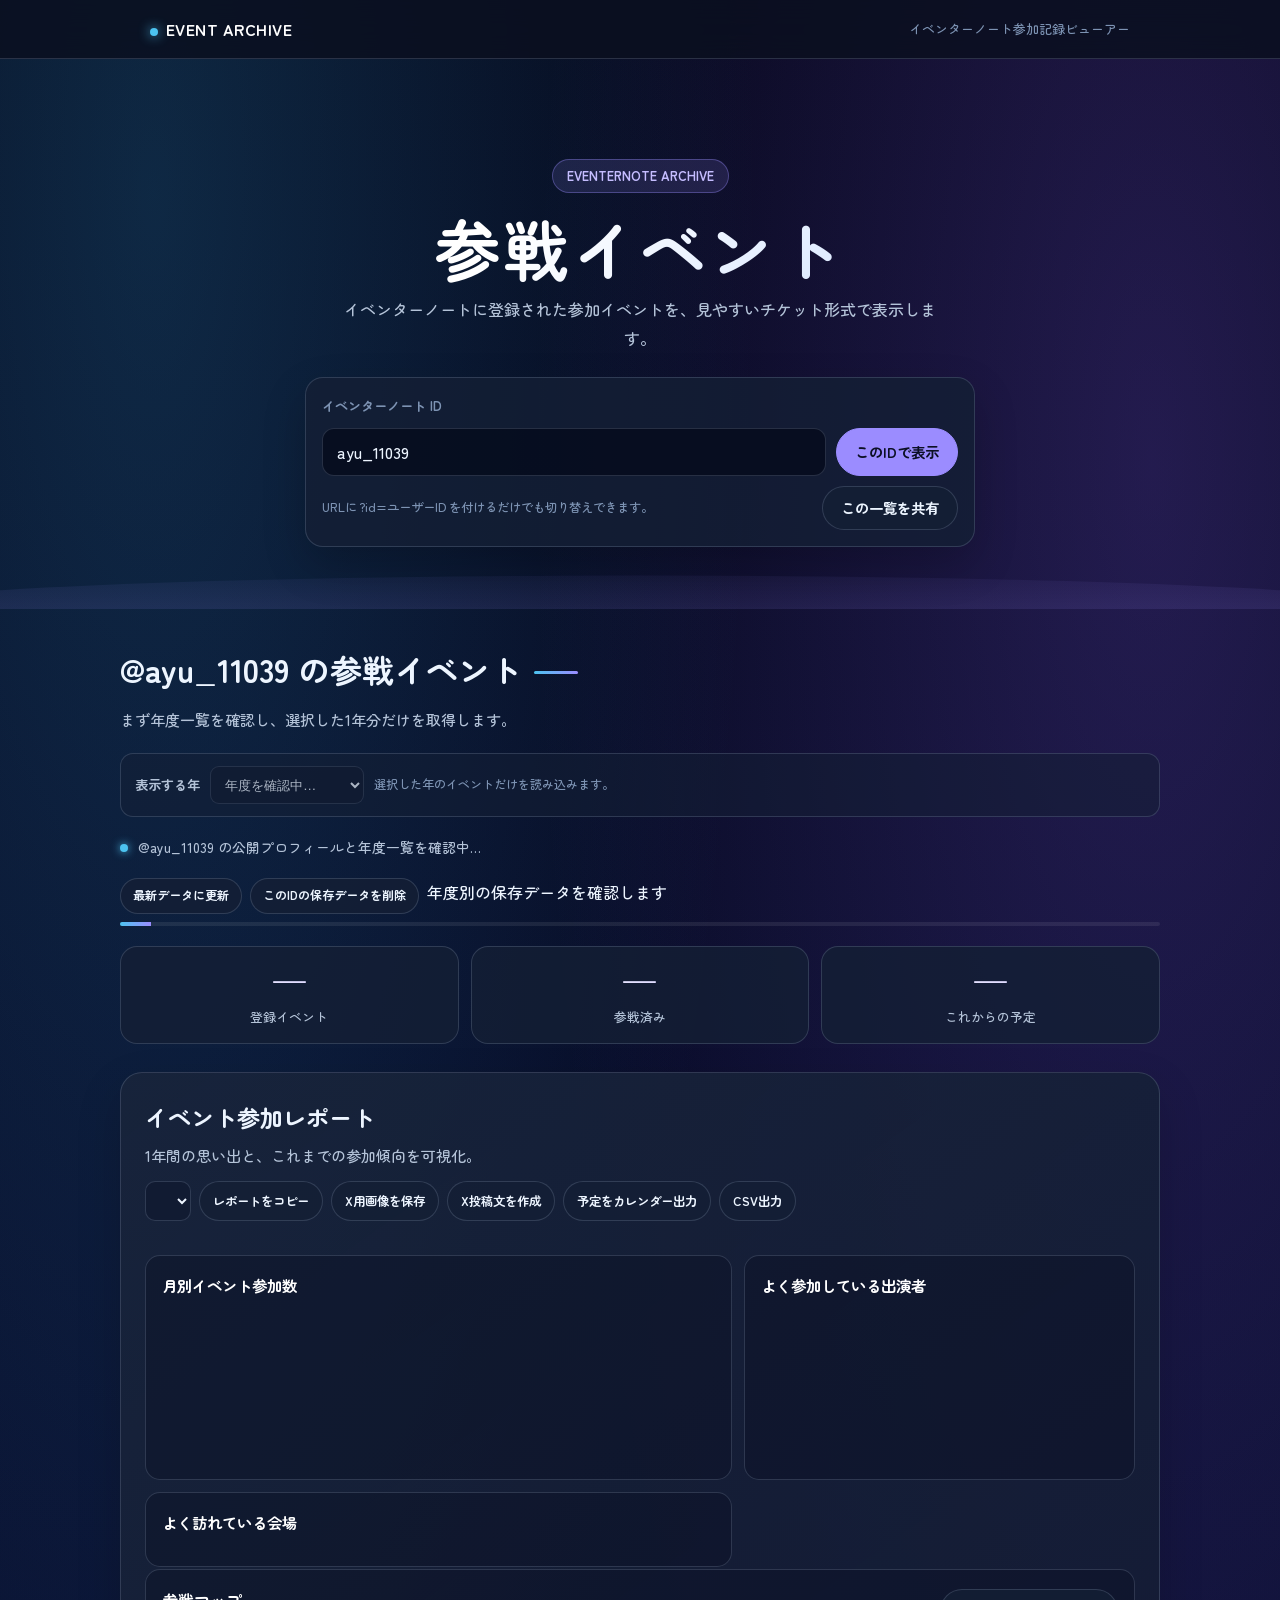
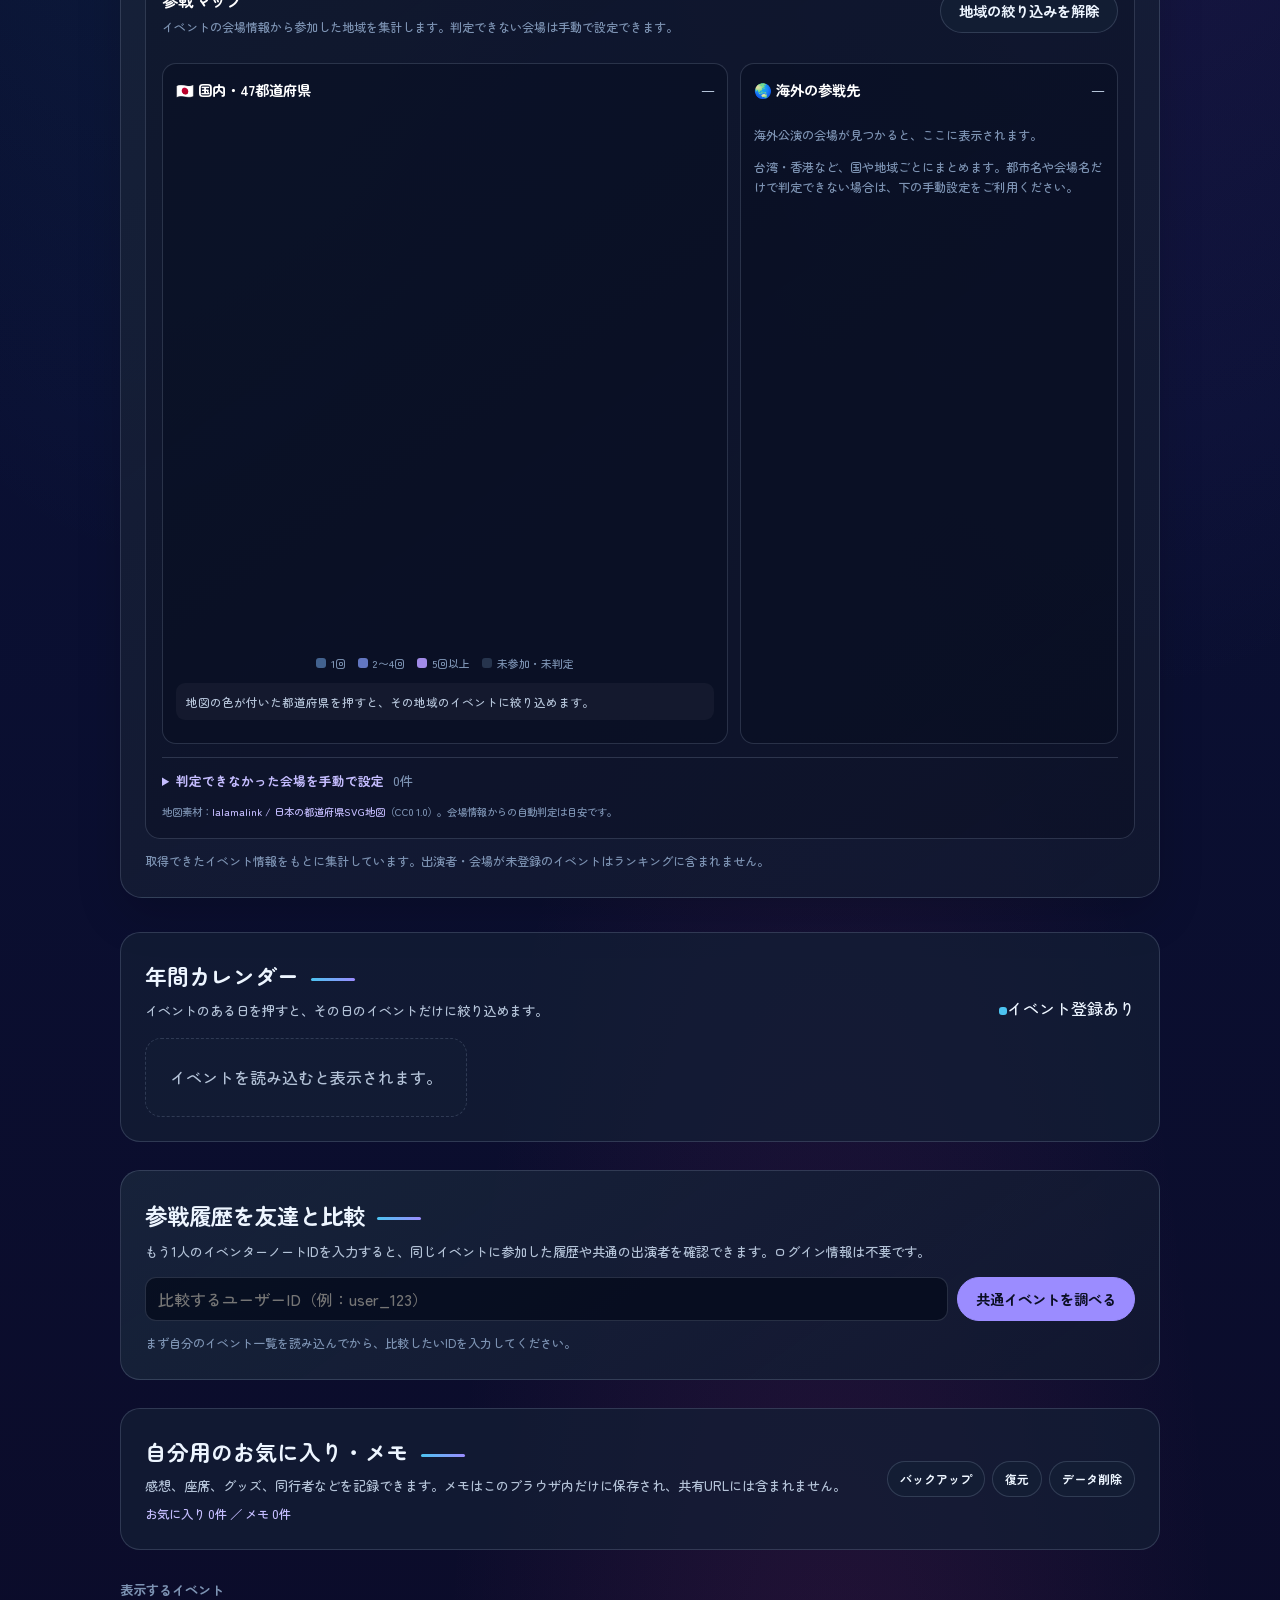
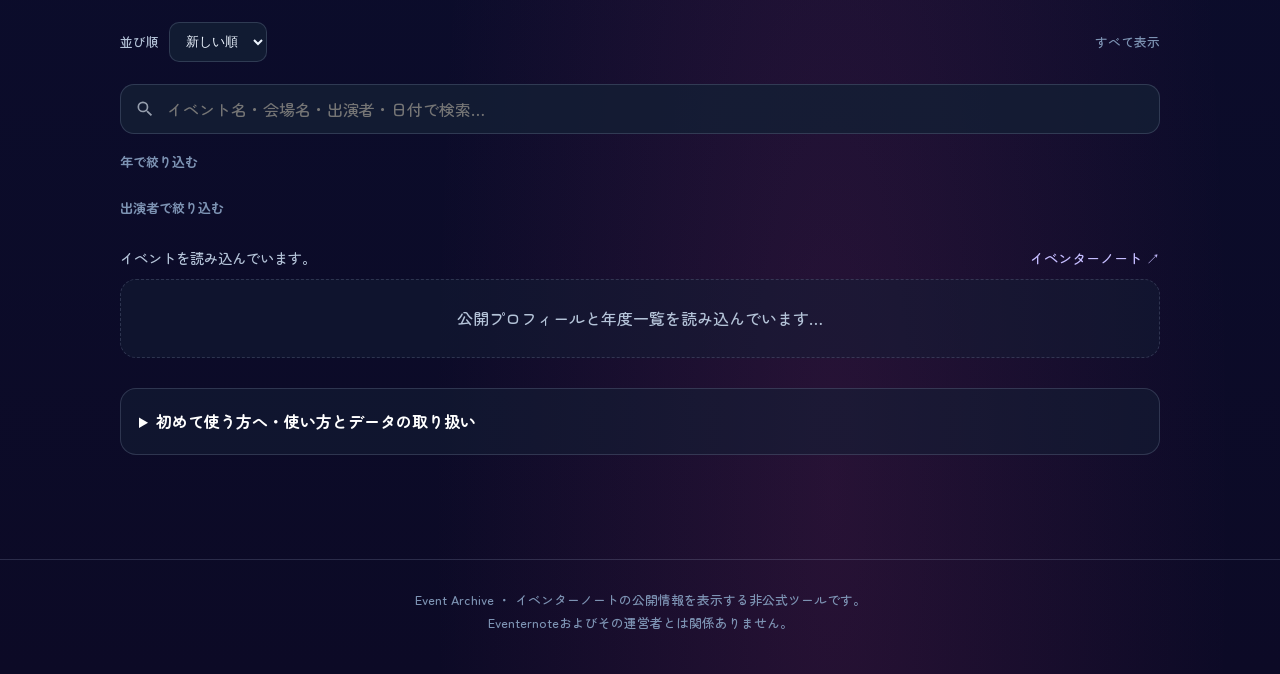
==== commit 7ef6d5ef: "Add domestic prefecture and overseas travel maps to Event Archive" ====
--- a/event-list.html
+++ b/event-list.html
@@ -111,6 +111,45 @@
 .month-label{font-size:.65rem;color:var(--dim)}
 .month-value{font-size:.65rem;color:var(--muted);font-variant-numeric:tabular-nums}
 .rank-list{display:grid;gap:9px}
+.travel-map-panel{grid-column:1/-1;min-width:0;margin-top:2px;padding:16px;border:1px solid var(--line);border-radius:15px;background:rgba(4,9,26,.28)}
+.travel-map-heading,.map-section-heading{display:flex;align-items:center;justify-content:space-between;gap:12px;flex-wrap:wrap}
+.travel-map-heading h3{margin:0 0 3px;font-size:1rem;color:#fff}.travel-map-heading p,.map-help{font-size:.76rem;color:var(--dim);line-height:1.65}
+.travel-map-summary{display:flex;gap:8px;flex-wrap:wrap;margin:13px 0}
+.travel-summary-chip{padding:7px 11px;border:1px solid var(--line);border-radius:999px;background:rgba(255,255,255,.045);font-size:.77rem;color:var(--muted)}
+.travel-summary-chip b{color:#fff;font-variant-numeric:tabular-nums}
+.travel-map-layout{display:grid;grid-template-columns:minmax(0,1.2fr) minmax(260px,.8fr);gap:12px}
+.travel-map-card{min-width:0;padding:13px;border:1px solid var(--line);border-radius:14px;background:rgba(4,9,26,.35)}
+.map-section-heading{margin-bottom:10px;color:#fff;font-size:.9rem}
+.map-section-heading span{font-size:.75rem;color:var(--muted)}
+.japan-map-shell{width:100%;max-width:600px;margin:0 auto;aspect-ratio:1/1;display:grid;place-items:center}
+.japan-map-shell svg{display:block;width:100%;height:100%;overflow:visible}
+.prefecture-shape{fill:#26344d;stroke:#7385a4;stroke-width:5;stroke-linejoin:round;vector-effect:non-scaling-stroke;cursor:default;transition:fill .16s,stroke .16s,opacity .16s;outline:none}
+.prefecture-shape.level1{fill:#42628f;cursor:pointer}.prefecture-shape.level2{fill:#6276c1;cursor:pointer}.prefecture-shape.level3{fill:#a18be8;cursor:pointer}
+.prefecture-shape:hover,.prefecture-shape:focus-visible{stroke:#fff;stroke-width:12;filter:brightness(1.2)}
+.prefecture-shape.is-selected{stroke:#fff;stroke-width:15;filter:drop-shadow(0 0 7px rgba(255,255,255,.5))}
+.map-legend{display:flex;justify-content:center;gap:12px;flex-wrap:wrap;margin:2px 0 10px;color:var(--dim);font-size:.68rem}
+.map-legend span{display:flex;align-items:center;gap:5px}.legend-swatch{display:inline-block;width:10px;height:10px;border-radius:3px;background:#26344d}.legend-swatch.level1{background:#42628f}.legend-swatch.level2{background:#6276c1}.legend-swatch.level3{background:#a18be8}
+.map-selected-note{min-height:34px;padding:8px 10px;border-radius:9px;background:rgba(255,255,255,.04);color:var(--muted);font-size:.73rem}
+.prefecture-ranking{display:flex;gap:6px;flex-wrap:wrap;margin-top:10px}
+.prefecture-chip,.destination-card{border:1px solid var(--line);background:rgba(255,255,255,.04);color:var(--ink);cursor:pointer;transition:.15s}
+.prefecture-chip{padding:5px 9px;border-radius:8px;font-size:.72rem}.prefecture-chip:hover,.destination-card:hover{border-color:var(--accent);background:rgba(155,140,255,.1)}
+.overseas-destinations{display:grid;gap:8px}
+.destination-card{display:flex;align-items:center;justify-content:space-between;gap:10px;width:100%;padding:11px 12px;border-radius:11px;text-align:left}
+.destination-main{display:flex;align-items:center;gap:10px;min-width:0}.destination-flag{font-size:1.45rem;line-height:1}.destination-name{display:grid;min-width:0}.destination-name strong{font-size:.82rem}.destination-name small{font-size:.69rem;color:var(--dim);overflow-wrap:anywhere}
+.destination-count{white-space:nowrap;font-size:.78rem;color:var(--accent-ink);font-weight:700}
+.destination-card.is-selected{border-color:#fff;background:rgba(155,140,255,.17)}
+.map-help{margin-top:10px}
+.location-editor{margin-top:13px;border-top:1px solid var(--line);padding-top:11px}
+.location-editor summary{cursor:pointer;color:var(--accent-ink);font-size:.8rem;font-weight:700}
+.location-editor summary span{margin-left:5px;color:var(--dim);font-weight:500}
+.unknown-venue-list{display:grid;gap:7px;margin-top:10px}
+.unknown-venue-row{display:grid;grid-template-columns:minmax(0,1fr) minmax(190px,.8fr);gap:10px;align-items:center;padding:9px 10px;border:1px solid var(--line);border-radius:10px;background:rgba(255,255,255,.025)}
+.unknown-venue-row strong{display:block;font-size:.77rem;overflow-wrap:anywhere}.unknown-venue-row small{color:var(--dim);font-size:.68rem}
+.unknown-venue-row select{min-width:0;width:100%;height:38px;padding:0 8px;border:1px solid var(--line);border-radius:8px;background:#111b31;color:var(--ink);font-size:.74rem}
+.map-credit{margin-top:11px;color:var(--dim);font-size:.65rem}.map-credit a{color:var(--accent-ink)}
+@media(max-width:760px){.travel-map-layout{grid-template-columns:1fr}.japan-map-shell{max-width:500px}}
+@media(max-width:560px){.unknown-venue-row{grid-template-columns:1fr}.map-legend{gap:8px}.travel-map-panel{padding:12px}}
+
 .rank-row{display:grid;grid-template-columns:24px minmax(0,1fr) auto;align-items:center;gap:8px;font-size:.82rem}
 .rank-no{color:var(--accent-ink);font-weight:700;text-align:center}
 .rank-name{min-width:0;overflow:hidden;text-overflow:ellipsis;white-space:nowrap;color:var(--muted)}
@@ -229,10 +268,36 @@
     <div class="report-stats" id="reportStats"></div>
     <div class="chart-grid">
       <div class="chart-panel"><h3 id="monthChartTitle">月別イベント参加数</h3><div class="month-chart" id="monthChart"></div></div>
-      <div class="chart-panel"><h3>曜日別の参加傾向</h3><div class="weekday-chart" id="weekdayChart"></div></div>
       <div class="chart-panel"><h3 id="performerRankTitle">よく参加している出演者</h3><div class="rank-list" id="performerRank"></div></div>
       <div class="chart-panel"><h3 id="venueRankTitle">よく訪れている会場</h3><div class="rank-list" id="venueRank"></div></div>
     </div>
+    <section class="travel-map-panel" aria-label="国内・海外の参戦マップ">
+      <div class="travel-map-heading">
+        <div><h3>参戦マップ</h3><p>イベントの会場情報から参加した地域を集計します。判定できない会場は手動で設定できます。</p></div>
+        <button type="button" class="btn soft" id="clearLocationFilter" hidden>地域の絞り込みを解除</button>
+      </div>
+      <div class="travel-map-summary" id="travelMapSummary"></div>
+      <div class="travel-map-layout">
+        <div class="travel-map-card">
+          <div class="map-section-heading"><strong>🇯🇵 国内・47都道府県</strong><span id="japanMapCount">—</span></div>
+          <div class="japan-map-shell"><svg id="japanPrefectureMap" viewBox="0 0 2000 2000" role="group" aria-label="参加した都道府県を選択できる日本地図"></svg></div>
+          <div class="map-legend"><span><i class="legend-swatch level1"></i>1回</span><span><i class="legend-swatch level2"></i>2〜4回</span><span><i class="legend-swatch level3"></i>5回以上</span><span><i class="legend-swatch none"></i>未参加・未判定</span></div>
+          <div class="map-selected-note" id="japanMapNote">地図の色が付いた都道府県を押すと、その地域のイベントに絞り込めます。</div>
+          <div class="prefecture-ranking" id="prefectureRanking"></div>
+        </div>
+        <div class="travel-map-card overseas-card">
+          <div class="map-section-heading"><strong>🌏 海外の参戦先</strong><span id="overseasMapCount">—</span></div>
+          <div class="overseas-destinations" id="overseasDestinations"><p class="insight-note">海外公演の会場が見つかると、ここに表示されます。</p></div>
+          <p class="map-help">台湾・香港など、国や地域ごとにまとめます。都市名や会場名だけで判定できない場合は、下の手動設定をご利用ください。</p>
+        </div>
+      </div>
+      <details class="location-editor">
+        <summary>判定できなかった会場を手動で設定 <span id="unknownVenueCount">0件</span></summary>
+        <p class="map-help">設定はこのブラウザに保存されます。同じ会場名のイベントにはまとめて反映されます。</p>
+        <div id="unknownVenueEditor"><p class="insight-note">未判定の会場はありません。</p></div>
+      </details>
+      <p class="map-credit">地図素材：<a href="https://github.com/lalamalink/japan-map-svg" target="_blank" rel="noopener noreferrer">lalamalink / 日本の都道府県SVG地図</a>（CC0 1.0）。会場情報からの自動判定は目安です。</p>
+    </section>
     <p class="insight-note" id="reportNote">取得できたイベント情報をもとに集計しています。出演者・会場が未登録のイベントはランキングに含まれません。</p>
   </section>
 
@@ -295,7 +360,7 @@
   const LEGACY_EVENT_CACHE_PREFIX = 'eventArchiveCache:v2:';
   const $ = (selector) => document.querySelector(selector);
   const params = new URLSearchParams(location.search);
-  const state = { events: [], year: 'all', performer: 'all', search: '', busy: false, compareBusy:false, requests: 0, currentId: '', currentYear: '', availableYears: [], availableMonths: [], profileRows: [], profileTotal: null, selectedDate: '', mode: 'all', personal: {favorites:[],notes:{}}, visibleLimit:50, lastFilterSignature:'' };
+  const state = { events: [], year: 'all', performer: 'all', search: '', busy: false, compareBusy:false, requests: 0, currentId: '', currentYear: '', availableYears: [], availableMonths: [], profileRows: [], profileTotal: null, selectedDate: '', locationFilter:'', locationOverrides:{}, mode: 'all', personal: {favorites:[],notes:{}}, visibleLimit:50, lastFilterSignature:'' };
   const today = new Date();
   const todayStr = [today.getFullYear(), String(today.getMonth()+1).padStart(2,'0'), String(today.getDate()).padStart(2,'0')].join('-');
   const sleep = ms => new Promise(resolve => setTimeout(resolve, ms));
@@ -329,6 +394,17 @@
   const formatSavedAt = value => value
     ? new Date(value).toLocaleString('ja-JP',{month:'numeric',day:'numeric',hour:'2-digit',minute:'2-digit'})
     : '前回';
+  const locationKey = id => 'eventArchiveLocations:v1:' + id;
+  const readLocationOverrides = id => {
+    try {
+      const value = JSON.parse(localStorage.getItem(locationKey(id)) || '{}');
+      return value && typeof value === 'object' && !Array.isArray(value) ? value : {};
+    } catch (_) { return {}; }
+  };
+  const saveLocationOverrides = () => {
+    try { localStorage.setItem(locationKey(state.currentId), JSON.stringify(state.locationOverrides)); }
+    catch (_) { alert('地域設定を保存できませんでした。ブラウザの保存容量をご確認ください。'); }
+  };
   const personalKey = id => 'eventArchivePersonal:v1:' + id;
   const readPersonal = id => {
     try {
@@ -667,6 +743,7 @@
       (state.year==='all'||event.date.startsWith(state.year)) &&
       (state.performer==='all'||event.who.includes(state.performer)) &&
       (!state.selectedDate||event.date===state.selectedDate) &&
+      (!state.locationFilter||(getEventLocation(event)&&getEventLocation(event).id===state.locationFilter)) &&
       (state.mode==='all'||(state.mode==='past'&&!isFuture(event))||(state.mode==='future'&&isFuture(event))||(state.mode==='favorites'&&state.personal.favorites.includes(event.key))) &&
       (!state.search||[event.title,event.venue,event.date,...event.who].some(value=>safeText(value).toLocaleLowerCase().includes(state.search)))
     );
@@ -734,6 +811,33 @@
     li.append(dateBox,body); return li;
   };
 
+  const PREFECTURES = [{"code":"01","name":"北海道","aliases":["札幌","函館","旭川","釧路","小樽","帯広","北見","苫小牧","Zepp Sapporo","カナモトホール"]},{"code":"02","name":"青森県","aliases":["青森","弘前","八戸"]},{"code":"03","name":"岩手県","aliases":["盛岡","北上"]},{"code":"04","name":"宮城県","aliases":["仙台","宮城","ゼビオアリーナ仙台","仙台サンプラザ"]},{"code":"05","name":"秋田県","aliases":["秋田"]},{"code":"06","name":"山形県","aliases":["山形","鶴岡","酒田"]},{"code":"07","name":"福島県","aliases":["福島","郡山","いわき","会津若松"]},{"code":"08","name":"茨城県","aliases":["茨城","水戸","つくば","ひたちなか"]},{"code":"09","name":"栃木県","aliases":["栃木","宇都宮","足利"]},{"code":"10","name":"群馬県","aliases":["群馬","高崎","前橋","太田"]},{"code":"11","name":"埼玉県","aliases":["埼玉","さいたま","大宮","川口","所沢","越谷","熊谷","三郷"]},{"code":"12","name":"千葉県","aliases":["千葉","幕張","舞浜","柏","松戸","市川","船橋","浦安","習志野"]},{"code":"13","name":"東京都","aliases":["東京","渋谷","新宿","池袋","有明","日本武道館","東京ドーム","武蔵野の森","代々木","豊洲","日比谷","六本木","品川","Zepp Haneda","Zepp DiverCity","Zepp Shinjuku","LINE CUBE SHIBUYA","立川","八王子"]},{"code":"14","name":"神奈川県","aliases":["神奈川","横浜","川崎","ぴあアリーナ","Kアリーナ","パシフィコ横浜","KT Zepp Yokohama","横須賀","相模原","藤沢"]},{"code":"15","name":"新潟県","aliases":["新潟","長岡","上越"]},{"code":"16","name":"富山県","aliases":["富山","高岡"]},{"code":"17","name":"石川県","aliases":["石川","金沢","小松"]},{"code":"18","name":"福井県","aliases":["福井","敦賀"]},{"code":"19","name":"山梨県","aliases":["山梨","甲府"]},{"code":"20","name":"長野県","aliases":["長野","松本","上田","佐久"]},{"code":"21","name":"岐阜県","aliases":["岐阜","高山","大垣","多治見"]},{"code":"22","name":"静岡県","aliases":["静岡","浜松","沼津","三島","磐田","清水"]},{"code":"23","name":"愛知県","aliases":["愛知","名古屋","豊田","岡崎","刈谷","一宮","安城","豊橋","Zepp Nagoya","愛知県芸術劇場","Niterra","日本特殊陶業市民会館","ダイアモンドホール","DIAMOND HALL"]},{"code":"24","name":"三重県","aliases":["三重","津","四日市","伊勢","松阪"]},{"code":"25","name":"滋賀県","aliases":["滋賀","大津","草津","彦根"]},{"code":"26","name":"京都府","aliases":["京都"]},{"code":"27","name":"大阪府","aliases":["大阪","梅田","難波","なんば","心斎橋","京セラドーム大阪","大阪城ホール","NHK大阪ホール","Zepp Namba","Zepp Osaka Bayside","フェスティバルホール","オリックス劇場","吹田","堺","岸和田"]},{"code":"28","name":"兵庫県","aliases":["兵庫","神戸","西宮","尼崎","姫路","ワールド記念ホール","明石","宝塚"]},{"code":"29","name":"奈良県","aliases":["奈良","橿原"]},{"code":"30","name":"和歌山県","aliases":["和歌山"]},{"code":"31","name":"鳥取県","aliases":["鳥取","米子"]},{"code":"32","name":"島根県","aliases":["島根","松江","出雲"]},{"code":"33","name":"岡山県","aliases":["岡山","倉敷"]},{"code":"34","name":"広島県","aliases":["広島","福山"]},{"code":"35","name":"山口県","aliases":["山口","下関","周南"]},{"code":"36","name":"徳島県","aliases":["徳島"]},{"code":"37","name":"香川県","aliases":["香川","高松","丸亀"]},{"code":"38","name":"愛媛県","aliases":["愛媛","松山","今治"]},{"code":"39","name":"高知県","aliases":["高知"]},{"code":"40","name":"福岡県","aliases":["福岡","博多","北九州","小倉","Zepp Fukuoka","マリンメッセ福岡","福岡サンパレス"]},{"code":"41","name":"佐賀県","aliases":["佐賀","鳥栖"]},{"code":"42","name":"長崎県","aliases":["長崎","佐世保"]},{"code":"43","name":"熊本県","aliases":["熊本"]},{"code":"44","name":"大分県","aliases":["大分","別府"]},{"code":"45","name":"宮崎県","aliases":["宮崎"]},{"code":"46","name":"鹿児島県","aliases":["鹿児島","霧島"]},{"code":"47","name":"沖縄県","aliases":["沖縄","那覇","沖縄アリーナ","宜野湾","石垣"]}];
+  const OVERSEAS_LOCATIONS = [{"id":"world:TW","code":"TW","name":"台湾","flag":"🇹🇼","aliases":["台湾","台北","高雄","台中","Taiwan","Taipei","Kaohsiung","Taichung","Clapper Studio"]},{"id":"world:HK","code":"HK","name":"香港","flag":"🇭🇰","aliases":["香港","Hong Kong","Kowloon","九龍","San Po Kong"]},{"id":"world:KR","code":"KR","name":"韓国","flag":"🇰🇷","aliases":["韓国","Korea","Seoul","ソウル","釜山","Busan","Incheon"]},{"id":"world:CN","code":"CN","name":"中国","flag":"🇨🇳","aliases":["中国","China","Shanghai","上海","Beijing","北京","Guangzhou","広州"]},{"id":"world:SG","code":"SG","name":"シンガポール","flag":"🇸🇬","aliases":["シンガポール","Singapore"]},{"id":"world:TH","code":"TH","name":"タイ","flag":"🇹🇭","aliases":["Thailand","Bangkok","バンコク"]},{"id":"world:MY","code":"MY","name":"マレーシア","flag":"🇲🇾","aliases":["マレーシア","Malaysia","Kuala Lumpur","クアラルンプール"]},{"id":"world:ID","code":"ID","name":"インドネシア","flag":"🇮🇩","aliases":["インドネシア","Indonesia","Jakarta","ジャカルタ"]},{"id":"world:PH","code":"PH","name":"フィリピン","flag":"🇵🇭","aliases":["フィリピン","Philippines","Manila","マニラ"]},{"id":"world:VN","code":"VN","name":"ベトナム","flag":"🇻🇳","aliases":["ベトナム","Vietnam","Hanoi","ハノイ","Ho Chi Minh","ホーチミン"]},{"id":"world:US","code":"US","name":"アメリカ","flag":"🇺🇸","aliases":["アメリカ","米国","USA","United States","New York","ニューヨーク","Los Angeles","ロサンゼルス","San Francisco","サンフランシスコ","Hawaii","ハワイ"]},{"id":"world:CA","code":"CA","name":"カナダ","flag":"🇨🇦","aliases":["カナダ","Canada","Toronto","トロント","Vancouver","バンクーバー"]},{"id":"world:GB","code":"GB","name":"イギリス","flag":"🇬🇧","aliases":["イギリス","英国","United Kingdom","London","ロンドン"]},{"id":"world:FR","code":"FR","name":"フランス","flag":"🇫🇷","aliases":["フランス","France","Paris","パリ"]},{"id":"world:DE","code":"DE","name":"ドイツ","flag":"🇩🇪","aliases":["ドイツ","Germany","Berlin","ベルリン","Cologne","ケルン"]},{"id":"world:IT","code":"IT","name":"イタリア","flag":"🇮🇹","aliases":["イタリア","Italy","Rome","ローマ","Milan","ミラノ"]},{"id":"world:ES","code":"ES","name":"スペイン","flag":"🇪🇸","aliases":["スペイン","Spain","Madrid","マドリード","Barcelona","バルセロナ"]},{"id":"world:AU","code":"AU","name":"オーストラリア","flag":"🇦🇺","aliases":["オーストラリア","Australia","Sydney","シドニー","Melbourne","メルボルン"]},{"id":"world:NZ","code":"NZ","name":"ニュージーランド","flag":"🇳🇿","aliases":["ニュージーランド","New Zealand","Auckland","オークランド"]},{"id":"world:MO","code":"MO","name":"マカオ","flag":"🇲🇴","aliases":["マカオ","Macau","Macao"]}];
+  const LOCATION_OPTIONS = [
+    ...PREFECTURES.map(item => ({id:'jp:'+item.code,name:item.name,group:'国内',flag:'🇯🇵'})),
+    ...OVERSEAS_LOCATIONS.map(item => ({id:item.id,name:item.name,group:'海外',flag:item.flag}))
+  ];
+  const normalizeVenue = value => safeText(value).toLocaleLowerCase().replace(/[\s　・,，.。]/g,'');
+  const getEventLocation = event => {
+    const venue = safeText(event.venue);
+    const key = venue ? normalizeVenue(venue) : '';
+    const overrideKey = key || ('event:' + event.key);
+    if (state.locationOverrides[overrideKey]) {
+      const selected = LOCATION_OPTIONS.find(item => item.id === state.locationOverrides[overrideKey]);
+      if (selected) return selected;
+    }
+    const haystack = normalizeVenue(venue || event.title);
+    if (!haystack) return null;
+    for (const item of OVERSEAS_LOCATIONS) {
+      if (item.aliases.some(alias => haystack.includes(normalizeVenue(alias)))) return item;
+    }
+    for (const item of PREFECTURES) {
+      if ([item.name,...item.aliases].some(alias => haystack.includes(normalizeVenue(alias)))) {
+        return {id:'jp:'+item.code,code:item.code,name:item.name,group:'国内',flag:'🇯🇵'};
+      }
+    }
+    return null;
+  };
   const countBy = (rows, getter) => {
     const map = new Map();
     rows.forEach(row => {
@@ -754,13 +858,121 @@
       fill.style.width = Math.max(4,count/max*100)+'%'; track.append(fill); row.append(track); box.append(row);
     });
   };
+  const renderTravelMap = () => {
+    const rows=state.events, prefectureCounts=new Map(), overseasCounts=new Map(), unknownVenues=new Map();
+    let domesticTotal=0,overseasTotal=0,unknownTotal=0;
+    rows.forEach(event=>{
+      const loc=getEventLocation(event);
+      if(!loc){
+        unknownTotal++;
+        if(safeText(event.venue)){
+          const key=safeText(event.venue),item=unknownVenues.get(key)||{count:0};
+          item.count++;unknownVenues.set(key,item);
+        }
+        return;
+      }
+      if(loc.group==='国内'){domesticTotal++;prefectureCounts.set(loc.code,(prefectureCounts.get(loc.code)||0)+1);}
+      else{
+        overseasTotal++;
+        const item=overseasCounts.get(loc.id)||{...loc,count:0,venues:new Map()};
+        item.count++;
+        if(event.venue)item.venues.set(event.venue,(item.venues.get(event.venue)||0)+1);
+        overseasCounts.set(loc.id,item);
+      }
+    });
+    const visitedPrefs=[...prefectureCounts.entries()].sort((a,b)=>b[1]-a[1]);
+    const visitedCountries=[...overseasCounts.values()].sort((a,b)=>b.count-a.count||a.name.localeCompare(b.name,'ja'));
+    const selected=state.locationFilter?LOCATION_OPTIONS.find(x=>x.id===state.locationFilter):null;
+    const summary=[
+      ['国内イベント',domesticTotal+'件'],['訪問都道府県',prefectureCounts.size+'/47'],
+      ['海外イベント',overseasTotal+'件'],['海外の国・地域',overseasCounts.size+'か所'],['所在地未判定',unknownTotal+'件']
+    ];
+    $('#travelMapSummary').replaceChildren(...summary.map(([label,value])=>{
+      const chip=h('span','travel-summary-chip');chip.append(document.createTextNode(label+'：'),h('b','',value));return chip;
+    }));
+    $('#japanMapCount').textContent=prefectureCounts.size+' / 47都道府県';
+    $('#overseasMapCount').textContent=overseasCounts.size+'か国・地域';
+    $('#clearLocationFilter').hidden=!selected;
+    $('#clearLocationFilter').textContent=selected?selected.name+'の絞り込みを解除':'地域の絞り込みを解除';
+    $('#japanMapNote').textContent=selected?selected.name+'で絞り込み中。イベント一覧もこの地域だけを表示しています。':'色付きの都道府県を選ぶと、その地域のイベントだけに絞り込めます。';
+    const svg=$('#japanPrefectureMap');
+    if(!svg.dataset.ready){
+      svg.innerHTML="<g id=\"prefecture-fills\"><path class=\"prefecture-shape\" data-pref-code=\"01\" data-pref-name=\"北海道\" tabindex=\"0\" role=\"button\" aria-label=\"北海道\" title=\"北海道\" d=\"M 1866.0 195.0 L 1671.0 0.0 L 1611.0 0.0 L 1602.0 9.0 L 1602.0 169.0 L 1581.0 190.0 L 1581.0 244.0 L 1532.0 293.0 L 1478.0 293.0 L 1471.0 300.0 L 1471.0 399.0 L 1441.0 429.0 L 1441.0 434.0 L 1472.0 465.0 L 1481.0 465.0 L 1510.0 436.0 L 1570.0 436.0 L 1571.0 435.0 L 1571.0 419.0 L 1550.0 398.0 L 1535.0 398.0 L 1529.0 392.0 L 1529.0 365.0 L 1529.0 364.0 L 1530.0 364.0 L 1583.0 364.0 L 1620.0 401.0 L 1655.0 366.0 L 1663.0 366.0 L 1761.0 464.0 L 1790.0 464.0 L 1894.0 360.0 L 1986.0 360.0 L 1987.0 359.0 L 1987.0 340.0 L 1969.0 322.0 L 1969.0 238.0 L 1988.0 219.0 L 1988.0 202.0 L 1981.0 195.0 Z\"></path><path class=\"prefecture-shape\" data-pref-code=\"02\" data-pref-name=\"青森県\" tabindex=\"0\" role=\"button\" aria-label=\"青森県\" title=\"青森県\" d=\"M 1664.0 514.0 L 1626.0 476.0 L 1569.0 476.0 L 1562.0 483.0 L 1562.0 513.0 L 1569.0 520.0 L 1602.0 520.0 L 1603.0 520.0 L 1603.0 521.0 L 1603.0 571.0 L 1598.0 576.0 L 1530.0 576.0 L 1529.0 576.0 L 1529.0 575.0 L 1529.0 523.0 L 1523.0 517.0 L 1478.0 517.0 L 1470.0 525.0 L 1470.0 573.0 L 1417.0 626.0 L 1417.0 647.0 L 1418.0 648.0 L 1556.0 648.0 L 1563.0 655.0 L 1563.0 690.0 L 1564.0 691.0 L 1571.0 691.0 L 1615.0 647.0 L 1717.0 647.0 L 1718.0 646.0 L 1664.0 592.0 Z\"></path><path class=\"prefecture-shape\" data-pref-code=\"03\" data-pref-name=\"岩手県\" tabindex=\"0\" role=\"button\" aria-label=\"岩手県\" title=\"岩手県\" d=\"M 1719.0 648.0 L 1718.0 647.0 L 1717.0 647.0 L 1615.0 647.0 L 1571.0 691.0 L 1564.0 691.0 L 1563.0 692.0 L 1563.0 841.0 L 1564.0 842.0 L 1718.0 842.0 L 1719.0 841.0 Z\"></path><path class=\"prefecture-shape\" data-pref-code=\"04\" data-pref-name=\"宮城県\" tabindex=\"0\" role=\"button\" aria-label=\"宮城県\" title=\"宮城県\" d=\"M 1719.0 843.0 L 1718.0 842.0 L 1564.0 842.0 L 1563.0 843.0 L 1563.0 860.0 L 1563.0 861.0 L 1563.0 862.0 L 1563.0 997.0 L 1564.0 998.0 L 1690.0 998.0 L 1691.0 997.0 L 1691.0 933.0 L 1719.0 905.0 Z\"></path><path class=\"prefecture-shape\" data-pref-code=\"05\" data-pref-name=\"秋田県\" tabindex=\"0\" role=\"button\" aria-label=\"秋田県\" title=\"秋田県\" d=\"M 1563.0 655.0 L 1556.0 648.0 L 1418.0 648.0 L 1417.0 649.0 L 1417.0 699.0 L 1416.0 700.0 L 1416.0 701.0 L 1397.0 720.0 L 1397.0 745.0 L 1417.0 765.0 L 1417.0 860.0 L 1418.0 861.0 L 1562.0 861.0 L 1563.0 860.0 L 1563.0 843.0 L 1563.0 842.0 L 1563.0 841.0 L 1563.0 692.0 L 1563.0 691.0 L 1563.0 690.0 Z\"></path><path class=\"prefecture-shape\" data-pref-code=\"06\" data-pref-name=\"山形県\" tabindex=\"0\" role=\"button\" aria-label=\"山形県\" title=\"山形県\" d=\"M 1563.0 862.0 L 1562.0 861.0 L 1418.0 861.0 L 1417.0 862.0 L 1417.0 940.0 L 1418.0 941.0 L 1449.0 941.0 L 1454.0 946.0 L 1454.0 1029.0 L 1455.0 1030.0 L 1562.0 1030.0 L 1563.0 1029.0 L 1563.0 999.0 L 1563.0 998.0 L 1563.0 997.0 Z\"></path><path class=\"prefecture-shape\" data-pref-code=\"07\" data-pref-name=\"福島県\" tabindex=\"0\" role=\"button\" aria-label=\"福島県\" title=\"福島県\" d=\"M 1691.0 999.0 L 1690.0 998.0 L 1564.0 998.0 L 1563.0 999.0 L 1563.0 1029.0 L 1563.0 1030.0 L 1562.0 1030.0 L 1455.0 1030.0 L 1454.0 1030.0 L 1413.0 1071.0 L 1413.0 1140.0 L 1414.0 1141.0 L 1498.0 1141.0 L 1499.0 1140.0 L 1499.0 1129.0 L 1505.0 1123.0 L 1612.0 1123.0 L 1617.0 1128.0 L 1617.0 1141.0 L 1618.0 1142.0 L 1690.0 1142.0 L 1691.0 1141.0 Z\"></path><path class=\"prefecture-shape\" data-pref-code=\"08\" data-pref-name=\"茨城県\" tabindex=\"0\" role=\"button\" aria-label=\"茨城県\" title=\"茨城県\" d=\"M 1691.0 1143.0 L 1690.0 1142.0 L 1618.0 1142.0 L 1617.0 1143.0 L 1617.0 1255.0 L 1612.0 1260.0 L 1566.0 1260.0 L 1565.0 1261.0 L 1565.0 1266.0 L 1617.0 1318.0 L 1618.0 1318.0 L 1738.0 1318.0 L 1739.0 1317.0 L 1739.0 1311.0 L 1691.0 1263.0 Z\"></path><path class=\"prefecture-shape\" data-pref-code=\"09\" data-pref-name=\"栃木県\" tabindex=\"0\" role=\"button\" aria-label=\"栃木県\" title=\"栃木県\" d=\"M 1617.0 1128.0 L 1612.0 1123.0 L 1505.0 1123.0 L 1499.0 1129.0 L 1499.0 1140.0 L 1499.0 1141.0 L 1499.0 1142.0 L 1499.0 1198.0 L 1551.0 1250.0 L 1551.0 1259.0 L 1552.0 1260.0 L 1564.0 1260.0 L 1565.0 1260.0 L 1566.0 1260.0 L 1612.0 1260.0 L 1617.0 1255.0 L 1617.0 1143.0 L 1617.0 1142.0 L 1617.0 1141.0 Z\"></path><path class=\"prefecture-shape\" data-pref-code=\"10\" data-pref-name=\"群馬県\" tabindex=\"0\" role=\"button\" aria-label=\"群馬県\" title=\"群馬県\" d=\"M 1499.0 1142.0 L 1498.0 1141.0 L 1414.0 1141.0 L 1413.0 1141.0 L 1354.0 1200.0 L 1343.0 1211.0 L 1343.0 1240.0 L 1411.0 1308.0 L 1413.0 1308.0 L 1414.0 1308.0 L 1415.0 1308.0 L 1417.0 1308.0 L 1465.0 1260.0 L 1550.0 1260.0 L 1551.0 1259.0 L 1551.0 1250.0 L 1499.0 1198.0 Z\"></path><path class=\"prefecture-shape\" data-pref-code=\"11\" data-pref-name=\"埼玉県\" tabindex=\"0\" role=\"button\" aria-label=\"埼玉県\" title=\"埼玉県\" d=\"M 1565.0 1261.0 L 1564.0 1260.0 L 1552.0 1260.0 L 1551.0 1260.0 L 1550.0 1260.0 L 1465.0 1260.0 L 1417.0 1308.0 L 1415.0 1308.0 L 1414.0 1309.0 L 1414.0 1343.0 L 1415.0 1344.0 L 1454.0 1344.0 L 1455.0 1344.0 L 1456.0 1344.0 L 1616.0 1344.0 L 1617.0 1343.0 L 1617.0 1319.0 L 1617.0 1318.0 L 1565.0 1266.0 Z\"></path><path class=\"prefecture-shape\" data-pref-code=\"12\" data-pref-name=\"千葉県\" tabindex=\"0\" role=\"button\" aria-label=\"千葉県\" title=\"千葉県\" d=\"M 1739.0 1319.0 L 1738.0 1318.0 L 1618.0 1318.0 L 1617.0 1319.0 L 1617.0 1343.0 L 1617.0 1344.0 L 1617.0 1345.0 L 1617.0 1393.0 L 1618.0 1394.0 L 1635.0 1377.0 L 1640.0 1377.0 L 1662.0 1399.0 L 1662.0 1406.0 L 1626.0 1442.0 L 1626.0 1525.0 L 1627.0 1526.0 L 1650.0 1526.0 L 1739.0 1437.0 Z\"></path><path class=\"prefecture-shape\" data-pref-code=\"13\" data-pref-name=\"東京都\" tabindex=\"0\" role=\"button\" aria-label=\"東京都\" title=\"東京都\" d=\"M 1617.0 1345.0 L 1616.0 1344.0 L 1456.0 1344.0 L 1455.0 1345.0 L 1455.0 1390.0 L 1456.0 1391.0 L 1579.0 1391.0 L 1600.0 1412.0 L 1617.0 1395.0 L 1617.0 1394.0 L 1617.0 1393.0 Z\"></path><path class=\"prefecture-shape\" data-pref-code=\"14\" data-pref-name=\"神奈川県\" tabindex=\"0\" role=\"button\" aria-label=\"神奈川県\" title=\"神奈川県\" d=\"M 1600.0 1412.0 L 1579.0 1391.0 L 1456.0 1391.0 L 1455.0 1392.0 L 1455.0 1423.0 L 1455.0 1424.0 L 1455.0 1425.0 L 1455.0 1477.0 L 1461.0 1483.0 L 1485.0 1483.0 L 1486.0 1483.0 L 1487.0 1483.0 L 1583.0 1483.0 L 1584.0 1482.0 L 1584.0 1428.0 Z\"></path><path class=\"prefecture-shape\" data-pref-code=\"15\" data-pref-name=\"新潟県\" tabindex=\"0\" role=\"button\" aria-label=\"新潟県\" title=\"新潟県\" d=\"M 1283.0 927.0 L 1277.0 921.0 L 1272.0 921.0 L 1236.0 957.0 L 1236.0 963.0 L 1247.0 974.0 L 1247.0 984.0 L 1241.0 990.0 L 1241.0 993.0 L 1246.0 998.0 L 1249.0 998.0 L 1285.0 962.0 L 1285.0 956.0 L 1275.0 946.0 L 1275.0 941.0 L 1283.0 933.0 Z M 1454.0 946.0 L 1449.0 941.0 L 1418.0 941.0 L 1417.0 941.0 L 1246.0 1112.0 L 1216.0 1112.0 L 1215.0 1113.0 L 1215.0 1152.0 L 1216.0 1153.0 L 1307.0 1153.0 L 1354.0 1200.0 L 1413.0 1141.0 L 1413.0 1140.0 L 1413.0 1071.0 L 1454.0 1030.0 L 1454.0 1029.0 Z\"></path><path class=\"prefecture-shape\" data-pref-code=\"16\" data-pref-name=\"富山県\" tabindex=\"0\" role=\"button\" aria-label=\"富山県\" title=\"富山県\" d=\"M 1107.0 1110.0 L 1106.0 1109.0 L 1066.0 1109.0 L 1061.0 1114.0 L 1061.0 1227.0 L 1062.0 1228.0 L 1188.0 1228.0 L 1189.0 1228.0 L 1190.0 1228.0 L 1214.0 1228.0 L 1215.0 1227.0 L 1215.0 1154.0 L 1215.0 1153.0 L 1215.0 1152.0 L 1215.0 1113.0 L 1214.0 1112.0 L 1193.0 1112.0 L 1155.0 1150.0 L 1108.0 1150.0 L 1107.0 1150.0 L 1107.0 1149.0 Z\"></path><path class=\"prefecture-shape\" data-pref-code=\"17\" data-pref-name=\"石川県\" tabindex=\"0\" role=\"button\" aria-label=\"石川県\" title=\"石川県\" d=\"M 1160.0 1026.0 L 1155.0 1021.0 L 1081.0 1021.0 L 1035.0 1067.0 L 1035.0 1153.0 L 985.0 1203.0 L 986.0 1204.0 L 1003.0 1204.0 L 1045.0 1246.0 L 1060.0 1246.0 L 1061.0 1245.0 L 1061.0 1229.0 L 1061.0 1228.0 L 1061.0 1227.0 L 1061.0 1114.0 L 1066.0 1109.0 L 1106.0 1109.0 L 1107.0 1108.0 L 1107.0 1099.0 L 1160.0 1046.0 Z\"></path><path class=\"prefecture-shape\" data-pref-code=\"18\" data-pref-name=\"福井県\" tabindex=\"0\" role=\"button\" aria-label=\"福井県\" title=\"福井県\" d=\"M 1045.0 1246.0 L 1003.0 1204.0 L 986.0 1204.0 L 985.0 1204.0 L 984.0 1204.0 L 926.0 1262.0 L 926.0 1301.0 L 876.0 1351.0 L 889.0 1364.0 L 911.0 1364.0 L 967.0 1308.0 L 1025.0 1308.0 L 1026.0 1308.0 L 1027.0 1308.0 L 1055.0 1308.0 L 1061.0 1302.0 L 1061.0 1247.0 L 1060.0 1246.0 Z\"></path><path class=\"prefecture-shape\" data-pref-code=\"19\" data-pref-name=\"山梨県\" tabindex=\"0\" role=\"button\" aria-label=\"山梨県\" title=\"山梨県\" d=\"M 1455.0 1345.0 L 1454.0 1344.0 L 1415.0 1344.0 L 1414.0 1344.0 L 1413.0 1344.0 L 1337.0 1344.0 L 1331.0 1350.0 L 1331.0 1410.0 L 1331.0 1411.0 L 1331.0 1412.0 L 1331.0 1436.0 L 1337.0 1442.0 L 1379.0 1442.0 L 1385.0 1436.0 L 1385.0 1425.0 L 1385.0 1424.0 L 1386.0 1424.0 L 1454.0 1424.0 L 1455.0 1423.0 L 1455.0 1392.0 L 1455.0 1391.0 L 1455.0 1390.0 Z\"></path><path class=\"prefecture-shape\" data-pref-code=\"20\" data-pref-name=\"長野県\" tabindex=\"0\" role=\"button\" aria-label=\"長野県\" title=\"長野県\" d=\"M 1354.0 1200.0 L 1307.0 1153.0 L 1216.0 1153.0 L 1215.0 1154.0 L 1215.0 1227.0 L 1215.0 1228.0 L 1214.0 1228.0 L 1190.0 1228.0 L 1189.0 1229.0 L 1189.0 1410.0 L 1190.0 1411.0 L 1247.0 1411.0 L 1248.0 1411.0 L 1249.0 1411.0 L 1330.0 1411.0 L 1331.0 1410.0 L 1331.0 1350.0 L 1337.0 1344.0 L 1413.0 1344.0 L 1414.0 1343.0 L 1414.0 1309.0 L 1413.0 1308.0 L 1411.0 1308.0 L 1343.0 1240.0 L 1343.0 1211.0 Z\"></path><path class=\"prefecture-shape\" data-pref-code=\"21\" data-pref-name=\"岐阜県\" tabindex=\"0\" role=\"button\" aria-label=\"岐阜県\" title=\"岐阜県\" d=\"M 1189.0 1229.0 L 1188.0 1228.0 L 1062.0 1228.0 L 1061.0 1229.0 L 1061.0 1245.0 L 1061.0 1246.0 L 1061.0 1247.0 L 1061.0 1302.0 L 1055.0 1308.0 L 1027.0 1308.0 L 1026.0 1309.0 L 1026.0 1379.0 L 1057.0 1410.0 L 1108.0 1461.0 L 1158.0 1411.0 L 1188.0 1411.0 L 1189.0 1410.0 Z\"></path><path class=\"prefecture-shape\" data-pref-code=\"22\" data-pref-name=\"静岡県\" tabindex=\"0\" role=\"button\" aria-label=\"静岡県\" title=\"静岡県\" d=\"M 1331.0 1412.0 L 1330.0 1411.0 L 1249.0 1411.0 L 1248.0 1412.0 L 1248.0 1537.0 L 1249.0 1538.0 L 1327.0 1538.0 L 1376.0 1489.0 L 1406.0 1489.0 L 1407.0 1489.0 L 1407.0 1490.0 L 1407.0 1585.0 L 1414.0 1592.0 L 1446.0 1592.0 L 1486.0 1552.0 L 1486.0 1484.0 L 1485.0 1483.0 L 1461.0 1483.0 L 1455.0 1477.0 L 1455.0 1425.0 L 1454.0 1424.0 L 1386.0 1424.0 L 1385.0 1425.0 L 1385.0 1436.0 L 1379.0 1442.0 L 1337.0 1442.0 L 1331.0 1436.0 Z\"></path><path class=\"prefecture-shape\" data-pref-code=\"23\" data-pref-name=\"愛知県\" tabindex=\"0\" role=\"button\" aria-label=\"愛知県\" title=\"愛知県\" d=\"M 1108.0 1461.0 L 1127.0 1480.0 L 1127.0 1485.0 L 1128.0 1486.0 L 1157.0 1486.0 L 1158.0 1486.0 L 1158.0 1487.0 L 1158.0 1537.0 L 1159.0 1538.0 L 1247.0 1538.0 L 1248.0 1537.0 L 1248.0 1412.0 L 1247.0 1411.0 L 1190.0 1411.0 L 1189.0 1411.0 L 1188.0 1411.0 L 1158.0 1411.0 Z\"></path><path class=\"prefecture-shape\" data-pref-code=\"24\" data-pref-name=\"三重県\" tabindex=\"0\" role=\"button\" aria-label=\"三重県\" title=\"三重県\" d=\"M 1108.0 1461.0 L 1057.0 1410.0 L 1009.0 1458.0 L 1009.0 1459.0 L 1009.0 1470.0 L 1010.0 1471.0 L 1017.0 1471.0 L 1031.0 1485.0 L 1031.0 1618.0 L 1001.0 1648.0 L 1036.0 1683.0 L 1079.0 1640.0 L 1140.0 1640.0 L 1141.0 1639.0 L 1141.0 1594.0 L 1103.0 1556.0 L 1103.0 1492.0 L 1109.0 1486.0 L 1126.0 1486.0 L 1127.0 1485.0 L 1127.0 1480.0 Z\"></path><path class=\"prefecture-shape\" data-pref-code=\"25\" data-pref-name=\"滋賀県\" tabindex=\"0\" role=\"button\" aria-label=\"滋賀県\" title=\"滋賀県\" d=\"M 1026.0 1309.0 L 1025.0 1308.0 L 967.0 1308.0 L 911.0 1364.0 L 1005.0 1458.0 L 1008.0 1458.0 L 1009.0 1458.0 L 1057.0 1410.0 L 1026.0 1379.0 Z\"></path><path class=\"prefecture-shape\" data-pref-code=\"26\" data-pref-name=\"京都府\" tabindex=\"0\" role=\"button\" aria-label=\"京都府\" title=\"京都府\" d=\"M 876.0 1351.0 L 843.0 1318.0 L 813.0 1318.0 L 812.0 1319.0 L 812.0 1372.0 L 872.0 1432.0 L 873.0 1432.0 L 918.0 1432.0 L 957.0 1471.0 L 958.0 1471.0 L 1008.0 1471.0 L 1009.0 1470.0 L 1009.0 1459.0 L 1008.0 1458.0 L 1005.0 1458.0 L 911.0 1364.0 L 889.0 1364.0 Z\"></path><path class=\"prefecture-shape\" data-pref-code=\"27\" data-pref-name=\"大阪府\" tabindex=\"0\" role=\"button\" aria-label=\"大阪府\" title=\"大阪府\" d=\"M 957.0 1471.0 L 918.0 1432.0 L 873.0 1432.0 L 872.0 1433.0 L 872.0 1480.0 L 873.0 1481.0 L 886.0 1481.0 L 909.0 1504.0 L 909.0 1516.0 L 886.0 1539.0 L 886.0 1568.0 L 887.0 1569.0 L 956.0 1569.0 L 957.0 1568.0 L 957.0 1472.0 Z\"></path><path class=\"prefecture-shape\" data-pref-code=\"28\" data-pref-name=\"兵庫県\" tabindex=\"0\" role=\"button\" aria-label=\"兵庫県\" title=\"兵庫県\" d=\"M 812.0 1319.0 L 811.0 1318.0 L 754.0 1318.0 L 753.0 1319.0 L 753.0 1387.0 L 753.0 1388.0 L 753.0 1389.0 L 753.0 1480.0 L 754.0 1481.0 L 871.0 1481.0 L 872.0 1480.0 L 872.0 1433.0 L 872.0 1432.0 L 812.0 1372.0 Z M 854.0 1509.0 L 845.0 1500.0 L 801.0 1544.0 L 801.0 1549.0 L 822.0 1570.0 L 849.0 1543.0 L 849.0 1522.0 L 854.0 1517.0 Z\"></path><path class=\"prefecture-shape\" data-pref-code=\"29\" data-pref-name=\"奈良県\" tabindex=\"0\" role=\"button\" aria-label=\"奈良県\" title=\"奈良県\" d=\"M 1031.0 1485.0 L 1017.0 1471.0 L 1010.0 1471.0 L 1009.0 1471.0 L 1008.0 1471.0 L 958.0 1471.0 L 957.0 1472.0 L 957.0 1568.0 L 957.0 1569.0 L 957.0 1570.0 L 957.0 1643.0 L 962.0 1648.0 L 1001.0 1648.0 L 1031.0 1618.0 Z\"></path><path class=\"prefecture-shape\" data-pref-code=\"30\" data-pref-name=\"和歌山県\" tabindex=\"0\" role=\"button\" aria-label=\"和歌山県\" title=\"和歌山県\" d=\"M 957.0 1570.0 L 956.0 1569.0 L 887.0 1569.0 L 886.0 1570.0 L 886.0 1655.0 L 953.0 1722.0 L 997.0 1722.0 L 1036.0 1683.0 L 1001.0 1648.0 L 962.0 1648.0 L 957.0 1643.0 Z\"></path><path class=\"prefecture-shape\" data-pref-code=\"31\" data-pref-name=\"鳥取県\" tabindex=\"0\" role=\"button\" aria-label=\"鳥取県\" title=\"鳥取県\" d=\"M 753.0 1319.0 L 752.0 1318.0 L 642.0 1318.0 L 641.0 1319.0 L 611.0 1349.0 L 611.0 1387.0 L 612.0 1388.0 L 626.0 1388.0 L 627.0 1388.0 L 628.0 1388.0 L 752.0 1388.0 L 753.0 1387.0 Z\"></path><path class=\"prefecture-shape\" data-pref-code=\"32\" data-pref-name=\"島根県\" tabindex=\"0\" role=\"button\" aria-label=\"島根県\" title=\"島根県\" d=\"M 641.0 1319.0 L 640.0 1318.0 L 466.0 1318.0 L 425.0 1359.0 L 425.0 1360.0 L 425.0 1383.0 L 430.0 1388.0 L 473.0 1388.0 L 474.0 1388.0 L 475.0 1388.0 L 610.0 1388.0 L 611.0 1387.0 L 611.0 1349.0 Z\"></path><path class=\"prefecture-shape\" data-pref-code=\"33\" data-pref-name=\"岡山県\" tabindex=\"0\" role=\"button\" aria-label=\"岡山県\" title=\"岡山県\" d=\"M 753.0 1389.0 L 752.0 1388.0 L 628.0 1388.0 L 627.0 1389.0 L 627.0 1515.0 L 628.0 1516.0 L 718.0 1516.0 L 753.0 1481.0 L 753.0 1480.0 Z\"></path><path class=\"prefecture-shape\" data-pref-code=\"34\" data-pref-name=\"広島県\" tabindex=\"0\" role=\"button\" aria-label=\"広島県\" title=\"広島県\" d=\"M 627.0 1389.0 L 626.0 1388.0 L 612.0 1388.0 L 611.0 1388.0 L 610.0 1388.0 L 475.0 1388.0 L 474.0 1389.0 L 474.0 1495.0 L 475.0 1496.0 L 502.0 1496.0 L 525.0 1519.0 L 615.0 1519.0 L 618.0 1516.0 L 626.0 1516.0 L 627.0 1515.0 Z\"></path><path class=\"prefecture-shape\" data-pref-code=\"35\" data-pref-name=\"山口県\" tabindex=\"0\" role=\"button\" aria-label=\"山口県\" title=\"山口県\" d=\"M 425.0 1360.0 L 424.0 1359.0 L 350.0 1359.0 L 344.0 1365.0 L 303.0 1365.0 L 299.0 1369.0 L 299.0 1404.0 L 321.0 1426.0 L 341.0 1426.0 L 433.0 1518.0 L 452.0 1518.0 L 474.0 1496.0 L 474.0 1495.0 L 474.0 1389.0 L 473.0 1388.0 L 430.0 1388.0 L 425.0 1383.0 Z\"></path><path class=\"prefecture-shape\" data-pref-code=\"36\" data-pref-name=\"徳島県\" tabindex=\"0\" role=\"button\" aria-label=\"徳島県\" title=\"徳島県\" d=\"M 810.0 1608.0 L 796.0 1594.0 L 795.0 1594.0 L 794.0 1594.0 L 679.0 1594.0 L 678.0 1595.0 L 678.0 1636.0 L 678.0 1637.0 L 756.0 1715.0 L 810.0 1661.0 Z\"></path><path class=\"prefecture-shape\" data-pref-code=\"37\" data-pref-name=\"香川県\" tabindex=\"0\" role=\"button\" aria-label=\"香川県\" title=\"香川県\" d=\"M 795.0 1593.0 L 748.0 1546.0 L 691.0 1546.0 L 654.0 1583.0 L 654.0 1593.0 L 655.0 1594.0 L 677.0 1594.0 L 678.0 1594.0 L 679.0 1594.0 L 794.0 1594.0 Z\"></path><path class=\"prefecture-shape\" data-pref-code=\"38\" data-pref-name=\"愛媛県\" tabindex=\"0\" role=\"button\" aria-label=\"愛媛県\" title=\"愛媛県\" d=\"M 569.0 1594.0 L 517.0 1542.0 L 509.0 1542.0 L 425.0 1626.0 L 425.0 1729.0 L 465.0 1769.0 L 466.0 1768.0 L 466.0 1722.0 L 551.0 1637.0 L 677.0 1637.0 L 678.0 1636.0 L 678.0 1595.0 L 677.0 1594.0 L 655.0 1594.0 L 654.0 1594.0 L 653.0 1594.0 Z\"></path><path class=\"prefecture-shape\" data-pref-code=\"39\" data-pref-name=\"高知県\" tabindex=\"0\" role=\"button\" aria-label=\"高知県\" title=\"高知県\" d=\"M 756.0 1715.0 L 678.0 1637.0 L 677.0 1637.0 L 551.0 1637.0 L 466.0 1722.0 L 466.0 1768.0 L 466.0 1769.0 L 466.0 1770.0 L 473.0 1777.0 L 525.0 1777.0 L 526.0 1776.0 L 526.0 1751.0 L 581.0 1696.0 L 641.0 1696.0 L 708.0 1763.0 Z\"></path><path class=\"prefecture-shape\" data-pref-code=\"40\" data-pref-name=\"福岡県\" tabindex=\"0\" role=\"button\" aria-label=\"福岡県\" title=\"福岡県\" d=\"M 298.0 1452.0 L 264.0 1418.0 L 143.0 1418.0 L 125.0 1436.0 L 165.0 1476.0 L 165.0 1486.0 L 120.0 1531.0 L 120.0 1532.0 L 120.0 1537.0 L 146.0 1563.0 L 147.0 1563.0 L 148.0 1563.0 L 153.0 1563.0 L 180.0 1536.0 L 220.0 1536.0 L 221.0 1535.0 L 221.0 1529.0 Z\"></path><path class=\"prefecture-shape\" data-pref-code=\"41\" data-pref-name=\"佐賀県\" tabindex=\"0\" role=\"button\" aria-label=\"佐賀県\" title=\"佐賀県\" d=\"M 165.0 1476.0 L 125.0 1436.0 L 87.0 1474.0 L 45.0 1474.0 L 44.0 1475.0 L 44.0 1483.0 L 92.0 1531.0 L 93.0 1531.0 L 119.0 1531.0 L 120.0 1531.0 L 165.0 1486.0 Z\"></path><path class=\"prefecture-shape\" data-pref-code=\"42\" data-pref-name=\"長崎県\" tabindex=\"0\" role=\"button\" aria-label=\"長崎県\" title=\"長崎県\" d=\"M 44.0 1475.0 L 43.0 1474.0 L 14.0 1474.0 L 13.0 1475.0 L 13.0 1579.0 L 45.0 1611.0 L 102.0 1611.0 L 106.0 1607.0 L 106.0 1575.0 L 101.0 1570.0 L 93.0 1570.0 L 92.0 1570.0 L 92.0 1569.0 L 92.0 1532.0 L 92.0 1531.0 L 44.0 1483.0 Z\"></path><path class=\"prefecture-shape\" data-pref-code=\"43\" data-pref-name=\"熊本県\" tabindex=\"0\" role=\"button\" aria-label=\"熊本県\" title=\"熊本県\" d=\"M 248.0 1540.0 L 244.0 1536.0 L 222.0 1536.0 L 221.0 1536.0 L 220.0 1536.0 L 180.0 1536.0 L 153.0 1563.0 L 148.0 1563.0 L 147.0 1564.0 L 147.0 1645.0 L 111.0 1681.0 L 112.0 1682.0 L 179.0 1682.0 L 215.0 1718.0 L 248.0 1685.0 L 248.0 1588.0 L 248.0 1587.0 L 248.0 1586.0 Z\"></path><path class=\"prefecture-shape\" data-pref-code=\"44\" data-pref-name=\"大分県\" tabindex=\"0\" role=\"button\" aria-label=\"大分県\" title=\"大分県\" d=\"M 361.0 1515.0 L 298.0 1452.0 L 221.0 1529.0 L 221.0 1535.0 L 222.0 1536.0 L 244.0 1536.0 L 248.0 1540.0 L 248.0 1586.0 L 249.0 1587.0 L 360.0 1587.0 L 361.0 1586.0 Z\"></path><path class=\"prefecture-shape\" data-pref-code=\"45\" data-pref-name=\"宮崎県\" tabindex=\"0\" role=\"button\" aria-label=\"宮崎県\" title=\"宮崎県\" d=\"M 361.0 1588.0 L 360.0 1587.0 L 249.0 1587.0 L 248.0 1588.0 L 248.0 1685.0 L 215.0 1718.0 L 291.0 1794.0 L 314.0 1771.0 L 314.0 1672.0 L 361.0 1625.0 Z\"></path><path class=\"prefecture-shape\" data-pref-code=\"46\" data-pref-name=\"鹿児島県\" tabindex=\"0\" role=\"button\" aria-label=\"鹿児島県\" title=\"鹿児島県\" d=\"M 215.0 1718.0 L 179.0 1682.0 L 112.0 1682.0 L 111.0 1682.0 L 110.0 1683.0 L 110.0 1827.0 L 115.0 1832.0 L 164.0 1832.0 L 169.0 1827.0 L 169.0 1759.0 L 174.0 1754.0 L 204.0 1754.0 L 209.0 1759.0 L 209.0 1839.0 L 214.0 1844.0 L 241.0 1844.0 L 291.0 1794.0 Z\"></path><path class=\"prefecture-shape\" data-pref-code=\"47\" data-pref-name=\"沖縄県\" tabindex=\"0\" role=\"button\" aria-label=\"沖縄県\" title=\"沖縄県\" d=\"M 94.0 1894.0 L 83.0 1883.0 L 75.0 1883.0 L 57.0 1901.0 L 48.0 1901.0 L 42.0 1895.0 L 39.0 1895.0 L 28.0 1906.0 L 28.0 1913.0 L 33.0 1918.0 L 33.0 1928.0 L 1.0 1960.0 L 1.0 1993.0 L 7.0 1999.0 L 24.0 1999.0 L 27.0 1996.0 L 27.0 1968.0 L 94.0 1901.0 Z\"></path></g>";
+      svg.dataset.ready='1';
+      svg.addEventListener('click',event=>{
+        const target=event.target.closest('[data-pref-code]');if(!target)return;
+        const id='jp:'+target.dataset.prefCode;if(!prefectureCounts.has(target.dataset.prefCode))return;
+        state.locationFilter=state.locationFilter===id?'':id;state.selectedDate='';render();
+        if(state.locationFilter)$('#eventList').scrollIntoView({behavior:'smooth',block:'start'});
+      });
+      svg.addEventListener('keydown',event=>{
+        if(event.key!=='Enter'&&event.key!==' ')return;
+        const target=event.target.closest('[data-pref-code]');if(!target)return;
+        event.preventDefault();target.dispatchEvent(new MouseEvent('click',{bubbles:true}));
+      });
+    }
+    svg.querySelectorAll('[data-pref-code]').forEach(path=>{
+      const count=prefectureCounts.get(path.dataset.prefCode)||0;
+      path.setAttribute('data-count',String(count));
+      path.setAttribute('class','prefecture-shape'+(count>=5?' level3':count>=2?' level2':count?' level1':'')+(state.locationFilter==='jp:'+path.dataset.prefCode?' is-selected':''));
+      path.setAttribute('aria-label',path.dataset.prefName+'：'+count+'件');
+      path.setAttribute('title',path.dataset.prefName+'：'+count+'件');
+      path.setAttribute('tabindex',count?'0':'-1');
+      path.setAttribute('role',count?'button':'img');
+    });
+    const rank=$('#prefectureRanking');rank.replaceChildren();
+    if(!visitedPrefs.length)rank.append(h('p','insight-note','この年度の国内会場はまだ判定できていません。'));
+    visitedPrefs.slice(0,12).forEach(([code,count])=>{
+      const item=PREFECTURES.find(x=>x.code===code),button=h('button','prefecture-chip',item.name+' '+count+'件');
+      button.type='button';button.addEventListener('click',()=>{state.locationFilter=state.locationFilter==='jp:'+code?'':'jp:'+code;state.selectedDate='';render();});rank.append(button);
+    });
+    const dest=$('#overseasDestinations');dest.replaceChildren();
+    if(!visitedCountries.length)dest.append(h('p','insight-note','この年度の海外会場はまだ見つかっていません。会場名に国・都市名が含まれていると自動判定しやすくなります。'));
+    visitedCountries.forEach(item=>{
+      const button=h('button','destination-card'),main=h('span','destination-main'),name=h('span','destination-name');
+      main.append(h('span','destination-flag',item.flag));
+      name.append(h('strong','',item.name));
+      name.append(h('small','',[...item.venues.keys()].slice(0,2).join('、')||'会場名未登録'));
+      main.append(name);button.append(main,h('span','destination-count',item.count+'件'));
+      if(state.locationFilter===item.id)button.classList.add('is-selected');
+      button.type='button';button.addEventListener('click',()=>{state.locationFilter=state.locationFilter===item.id?'':item.id;state.selectedDate='';render();});
+      dest.append(button);
+    });
+    const editor=$('#unknownVenueEditor');editor.replaceChildren();
+    const entries=[...unknownVenues.entries()].sort((a,b)=>b[1].count-a[1].count||a[0].localeCompare(b[0],'ja'));
+    $('#unknownVenueCount').textContent=entries.length+'会場';
+    if(!entries.length)editor.append(h('p','insight-note','未判定の会場はありません。会場名が登録されていないイベントは自動判定できません。'));
+    else{
+      const list=h('div','unknown-venue-list');
+      entries.forEach(([venue,data])=>{
+        const row=h('div','unknown-venue-row'),left=h('div'),select=document.createElement('select');
+        left.append(h('strong','',venue),h('small','',data.count+'件のイベント'));
+        select.setAttribute('aria-label',venue+'の所在地');
+        const blank=document.createElement('option');blank.value='';blank.textContent='所在地を選択…';select.append(blank);
+        const domestic=document.createElement('optgroup');domestic.label='国内・都道府県';
+        PREFECTURES.forEach(item=>{const option=document.createElement('option');option.value='jp:'+item.code;option.textContent=item.name;domestic.append(option);});
+        select.append(domestic);
+        const foreign=document.createElement('optgroup');foreign.label='海外・国や地域';
+        OVERSEAS_LOCATIONS.forEach(item=>{const option=document.createElement('option');option.value=item.id;option.textContent=item.flag+' '+item.name;foreign.append(option);});
+        select.append(foreign);
+        const key=normalizeVenue(venue);select.value=state.locationOverrides[key]||'';
+        select.addEventListener('change',()=>{
+          if(select.value)state.locationOverrides[key]=select.value;else delete state.locationOverrides[key];
+          saveLocationOverrides();render();
+        });
+        row.append(left,select);list.append(row);
+      });
+      editor.append(list);
+    }
+  };
+
   const reportText = (year, rows) => {
     const monthCounts = Array.from({length:12},(_,i)=>rows.filter(e=>Number(e.date.slice(5,7))===i+1).length);
     const topArtist = countBy(rows,e=>e.who).slice(0,3).map(x=>x[0]);
     const topVenue = countBy(rows,e=>e.venue).slice(0,3).map(x=>x[0]);
     const peak = Math.max(...monthCounts);
     const peakMonths = monthCounts.map((n,i)=>n===peak&&n>0?(i+1)+'月':null).filter(Boolean);
-    return ['【'+year+'年 イベント参加レポート】','参加イベント：'+rows.length+'件','最多参加月：'+(peakMonths.join('・')||'なし')+(peak?'（'+peak+'件）':''),'よく参加した出演者：'+(topArtist.join('、')||'データなし'),'よく訪れた会場：'+(topVenue.join('、')||'データなし'),'','Event Archiveで作成'].join('\n');
+    return ['【'+year+'年 イベント参加レポート】','参加イベント：'+rows.length+'件','最多参加月：'+(peakMonths.join('・')||'なし')+(peak?'（'+peak+'件）':''),'よく参加した出演者：'+(topArtist.join('、')||'データなし'),'よく訪れた会場：'+(topVenue.join('、')||'データなし'),'参加した都道府県：'+new Set(rows.map(e=>getEventLocation(e)).filter(x=>x&&x.group==='国内').map(x=>x.code)).size+'か所','海外の国・地域：'+new Set(rows.map(e=>getEventLocation(e)).filter(x=>x&&x.group==='海外').map(x=>x.id)).size+'か所','','Event Archiveで作成'].join('\n');
   };
   const renderInsights = () => {
     const years = [...new Set(state.events.map(e=>e.date.slice(0,4)))].sort((a,b)=>b.localeCompare(a));
@@ -785,11 +997,6 @@
       bar.style.height=(n?Math.max(5,n/maxMonth*100):2)+'%';bar.dataset.count=String(n);bar.title=(i+1)+'月：'+n+'件';
       wrap.append(bar);col.append(value,wrap,h('span','month-label',(i+1)+'月'));chart.append(col);
     });
-    const weekdays=['日','月','火','水','木','金','土'];
-    const weekCounts=Array(7).fill(0);
-    yearRows.forEach(e=>weekCounts[new Date(e.date+'T12:00:00').getDay()]++);
-    const maxWeek=Math.max(1,...weekCounts),weekBox=$('#weekdayChart');weekBox.replaceChildren();
-    weekdays.forEach((day,i)=>{const row=h('div','weekday-row');row.append(h('span','',day));const track=h('div','weekday-track'),fill=h('span');fill.style.width=(weekCounts[i]/maxWeek*100)+'%';track.append(fill);row.append(track,h('span','',String(weekCounts[i])));weekBox.append(row);});
     $('#performerRankTitle').textContent=(chosen||'年間')+'年・出演者ランキング';
     $('#venueRankTitle').textContent=(chosen||'年間')+'年・会場ランキング';
     topRank('#performerRank',countBy(yearRows,e=>e.who),'','出演者情報が登録されていません。');
@@ -850,7 +1057,9 @@
       if(count){ctx.fillStyle='#fff';ctx.font='16px sans-serif';ctx.fillText(String(count),chartX+i*(barW+gap)+barW/2,chartY-h-9);}
     });
     ctx.textAlign='left';ctx.fillStyle='#cbd5e1';ctx.font='19px sans-serif';
-    ctx.fillText('よく参加した出演者：'+(artists.map(x=>x[0]).join(' ／ ')||'データなし'),70,642);
+    const visitedPrefCount=new Set(rows.map(e=>getEventLocation(e)).filter(x=>x&&x.group==='国内').map(x=>x.code)).size;
+    const visitedCountryCount=new Set(rows.map(e=>getEventLocation(e)).filter(x=>x&&x.group==='海外').map(x=>x.id)).size;
+    ctx.fillText('参戦エリア：国内 '+visitedPrefCount+' 都道府県 ／ 海外 '+visitedCountryCount+' か国・地域',70,642);
     ctx.fillStyle='rgba(255,255,255,.45)';ctx.font='14px sans-serif';ctx.fillText('非公式ツール Event Archive',930,642);
     return new Promise(resolve=>canvas.toBlob(resolve,'image/png'));
   };
@@ -918,7 +1127,7 @@
   };
 
   const render = () => {
-    renderStats(); renderFilters(); renderInsights(); renderModes(); renderPersonalSummary(); renderCalendar();
+    renderStats(); renderFilters(); renderInsights(); renderModes(); renderPersonalSummary(); renderCalendar(); renderTravelMap();
     const signature=JSON.stringify([state.year,state.performer,state.search,state.selectedDate,state.mode,$('#sortOrder')?$('#sortOrder').value:'desc']);
     if(signature!==state.lastFilterSignature){state.visibleLimit=PAGE_SIZE;state.lastFilterSignature=signature;}
     const rows = getFilterRows();
@@ -926,7 +1135,9 @@
     const performerLabel = state.performer === 'all' ? '' : ' ／ ' + state.performer;
     const modeLabel=({all:'',past:' ／ 参戦済み',future:' ／ これから',favorites:' ／ お気に入り'})[state.mode]||'';
     const dateLabel=state.selectedDate?' ／ '+state.selectedDate:'';
-    $('#eventCount').textContent = label + performerLabel + modeLabel + dateLabel + '：' + rows.length + '件';
+    const locationInfo=state.locationFilter?LOCATION_OPTIONS.find(x=>x.id===state.locationFilter):null;
+    const locationLabel=locationInfo?' ／ '+locationInfo.name:'';
+    $('#eventCount').textContent = label + performerLabel + modeLabel + dateLabel + locationLabel + '：' + rows.length + '件';
     $('#activeFilters').textContent=(state.selectedDate?'日付指定あり':'')+(state.search?'　検索中':'')+(state.performer!=='all'?'　出演者指定あり':'')||'すべて表示';
     const list = $('#eventList');
     list.replaceChildren();
@@ -983,7 +1194,7 @@
     if (!/^20\d{2}$/.test(yearText)) return;
     state.busy = true;
     state.currentYear = yearText;
-    state.year = 'all'; state.performer = 'all'; state.selectedDate = ''; state.mode = 'all';
+    state.year = 'all'; state.performer = 'all'; state.selectedDate = ''; state.locationFilter = ''; state.mode = 'all';
     state.visibleLimit = PAGE_SIZE; state.lastFilterSignature = '';
     $('#eventYearSelect').value = yearText;
     $('#eventYearSelect').disabled = true;
@@ -1062,6 +1273,8 @@
     state.currentYear = '';
     state.events = []; state.year = 'all'; state.performer = 'all'; state.search = ''; state.selectedDate='';state.mode='all';
     state.availableYears = []; state.availableMonths = []; state.profileRows = []; state.profileTotal = null;
+    state.locationFilter = '';
+    state.locationOverrides = readLocationOverrides(id);
     state.personal=readPersonal(id);
     $('#searchBox').value = '';
     $('#eventYearSelect').disabled = true;
@@ -1099,6 +1312,7 @@
   $('#reportYear').addEventListener('change',()=>{if(state.selectedDate&&!state.selectedDate.startsWith($('#reportYear').value))state.selectedDate='';renderInsights();renderCalendar();});
   $('#sortOrder').addEventListener('change',render);
   $('#clearCalendarDay').addEventListener('click',()=>{state.selectedDate='';render();});
+  $('#clearLocationFilter').addEventListener('click',()=>{state.locationFilter='';render();});
   $('#backupPersonal').addEventListener('click',backupPersonal);
   $('#restorePersonal').addEventListener('click',()=>$('#restoreFile').click());
   $('#restoreFile').addEventListener('change',async e=>{const file=e.target.files&&e.target.files[0];if(file)await restorePersonal(file);e.target.value='';});
